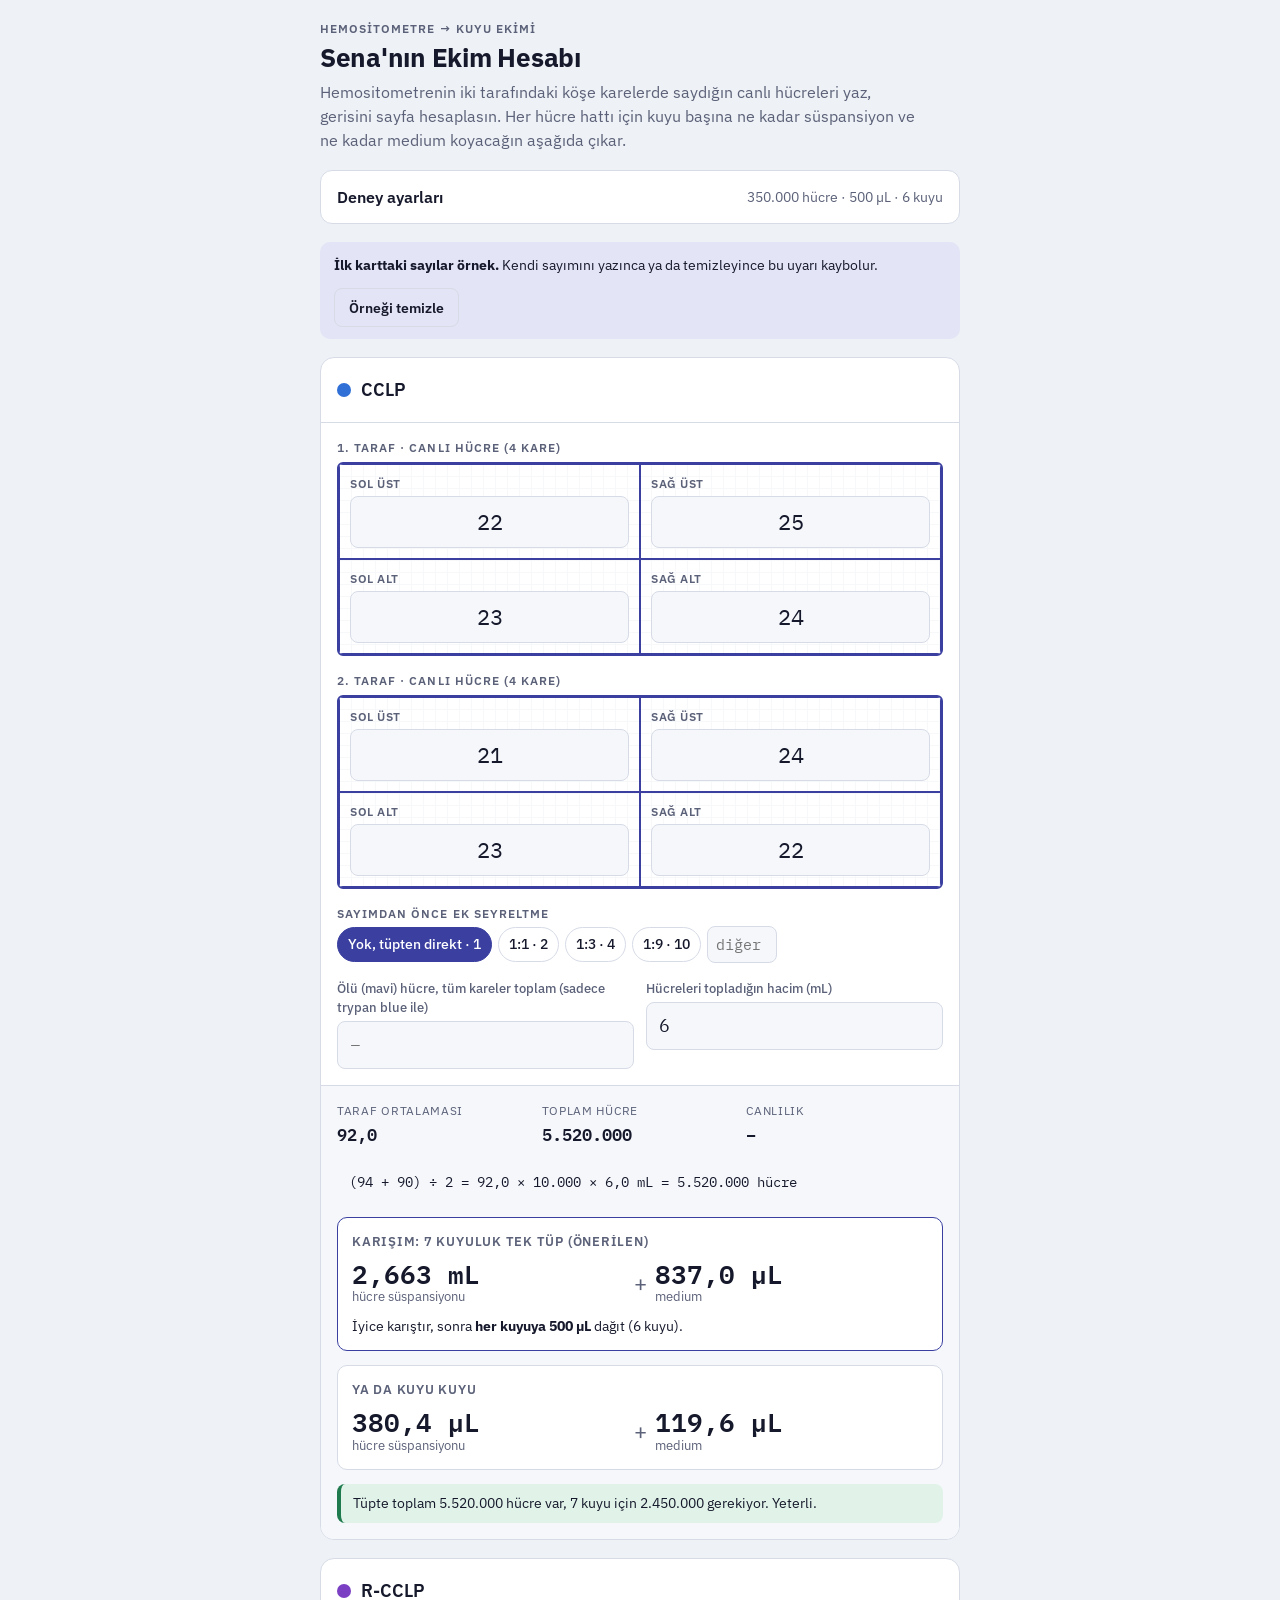
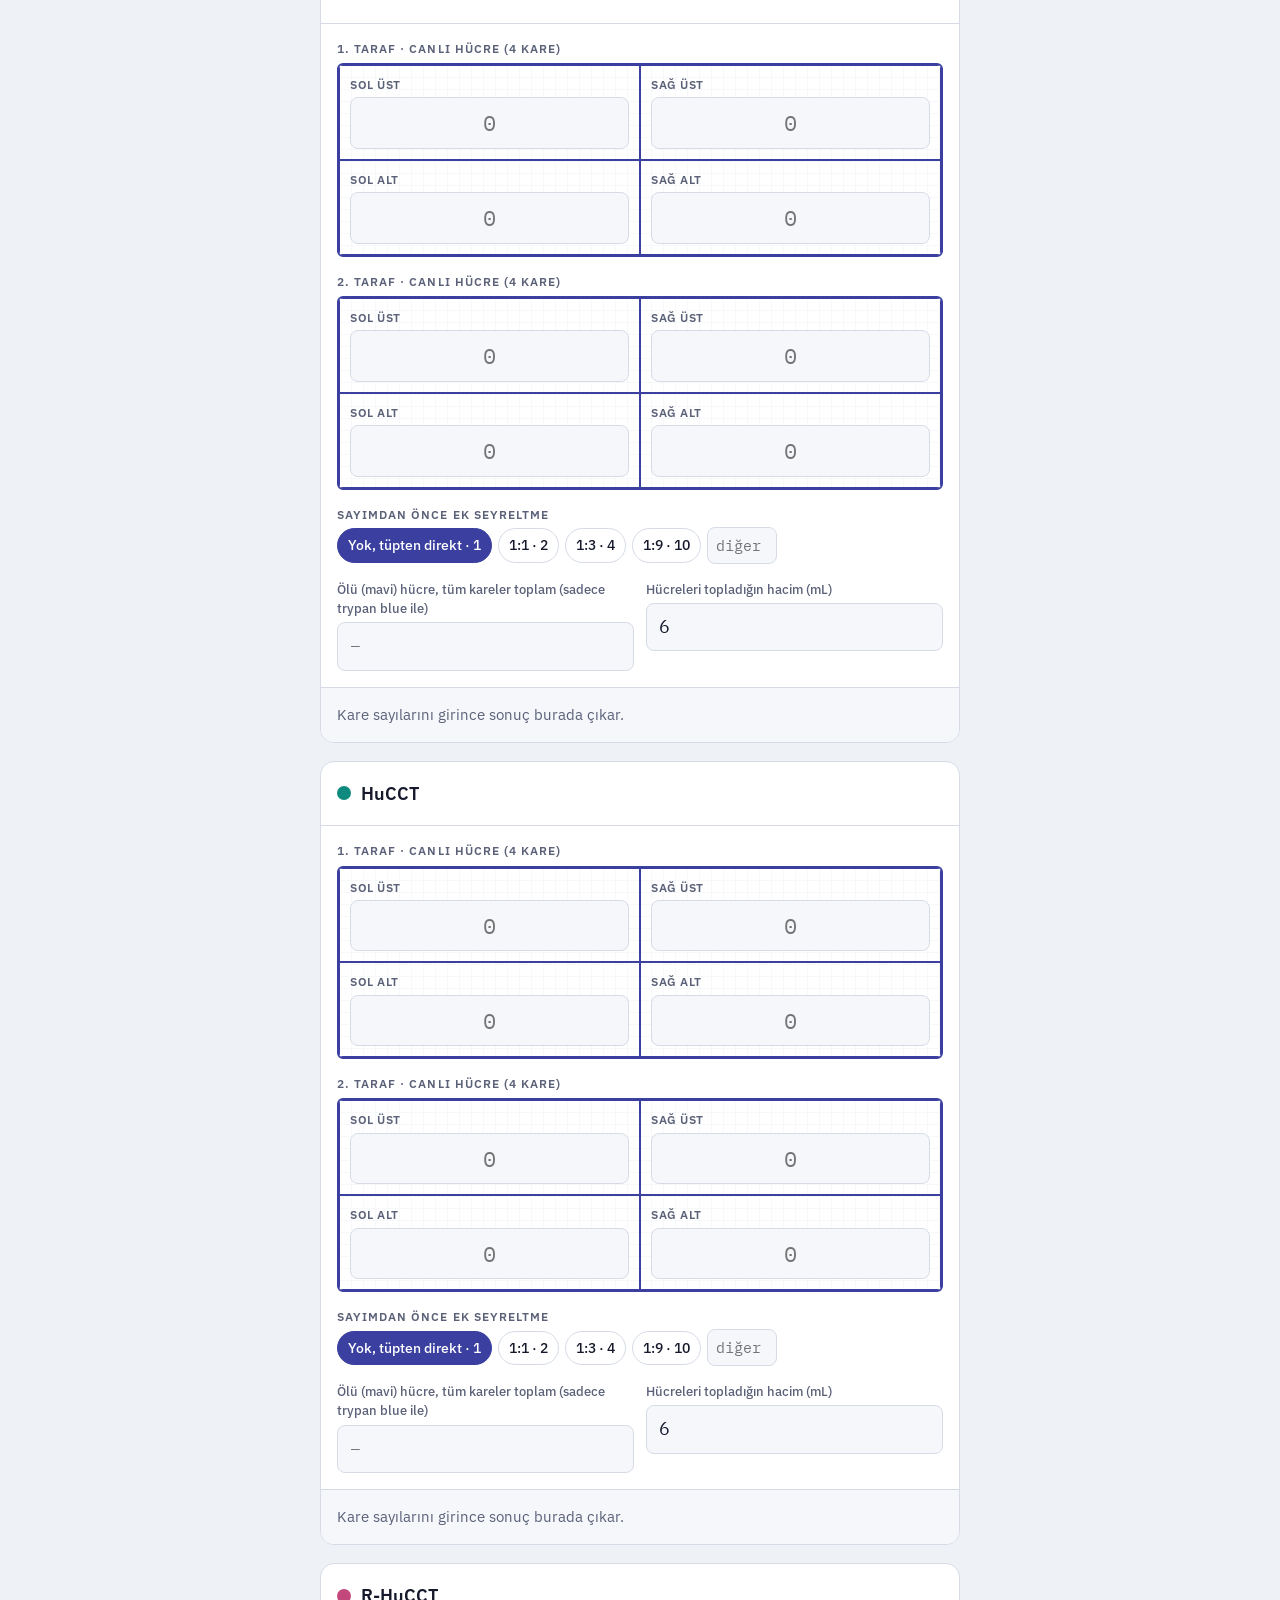
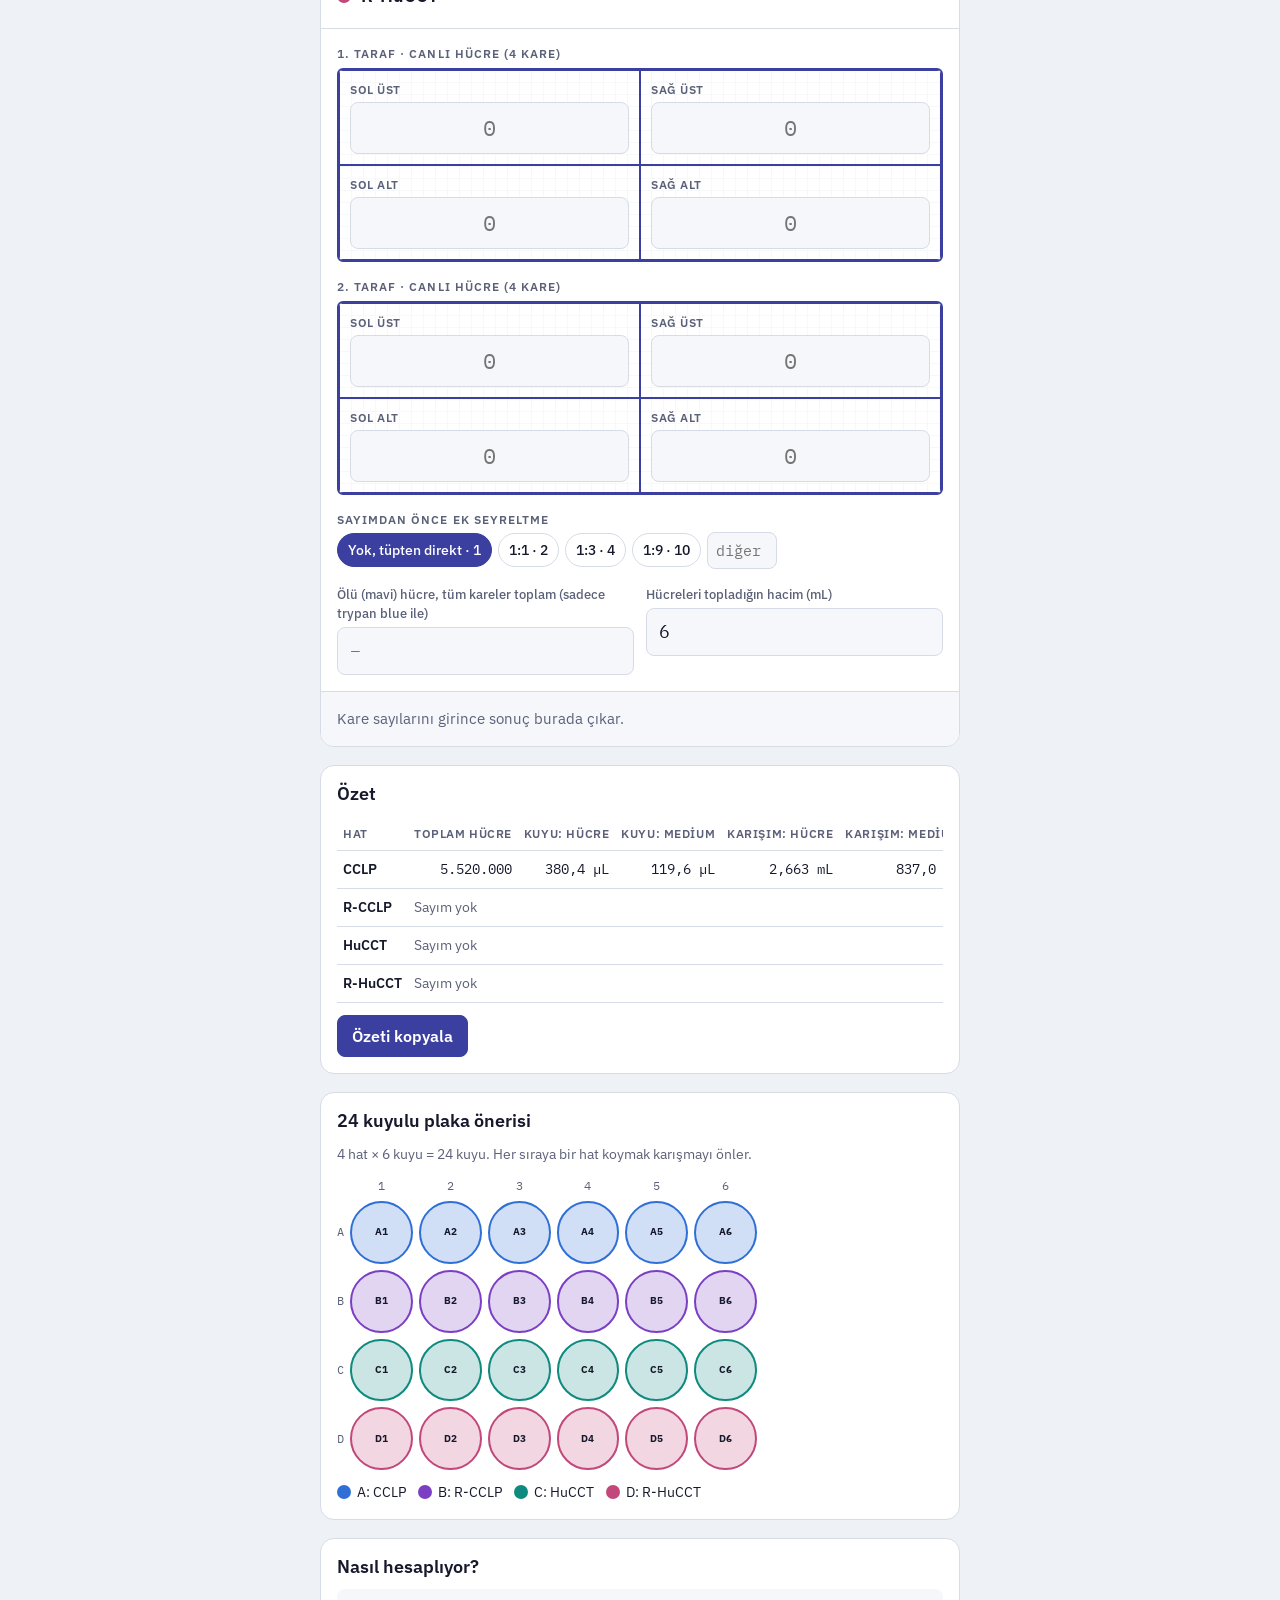
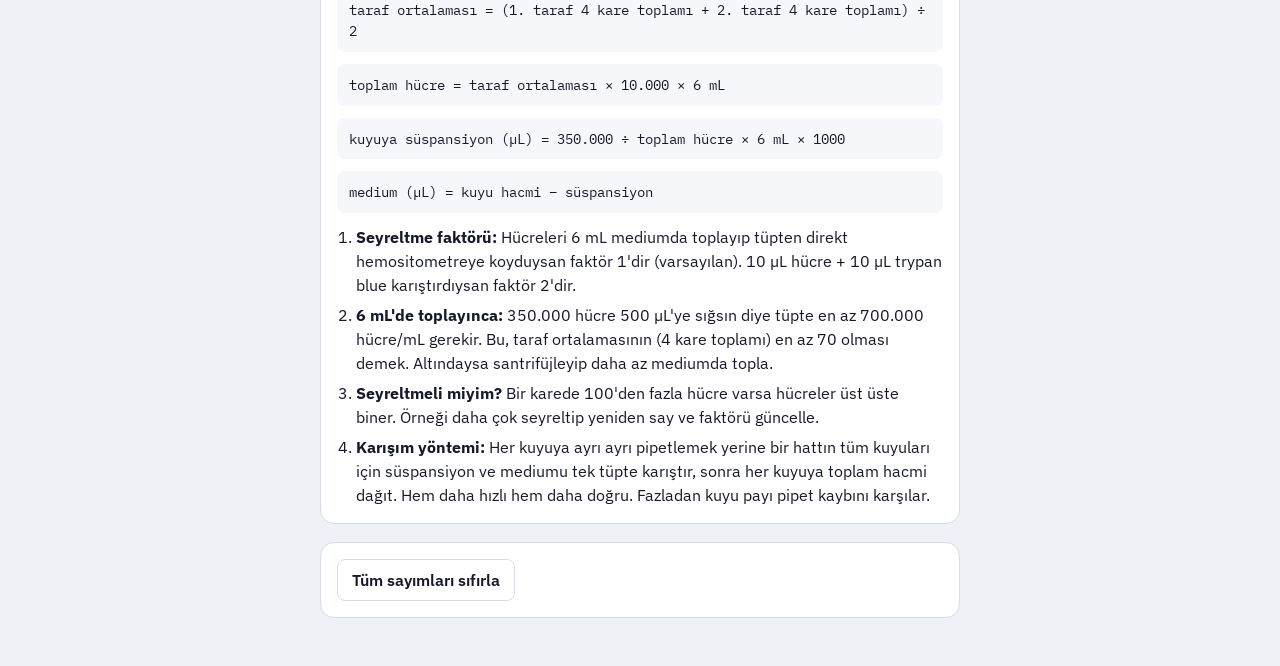
==== index.html @ df39c4f8 "Lab yöntemi: iki tarafın 4 kare toplamlarının ortalaması × 10⁴ × mL Co-Authored-By: Claude Opus 5.5 " ====
<!doctype html>
<html lang="tr">
<head>
<meta charset="utf-8">
<meta name="viewport" content="width=device-width, initial-scale=1, viewport-fit=cover">
<style>:root{padding-top:env(safe-area-inset-top,0px);padding-bottom:env(safe-area-inset-bottom,0px)}body{margin:0}img{max-width:100%}[hidden]{display:none!important}</style>
</head>
<body>
<title>Sena'nın Ekim Hesabı</title>
<meta name="claude:viewport-fit-sides" content="cover">
<link rel="preconnect" href="https://fonts.googleapis.com">
<link rel="stylesheet" href="https://fonts.googleapis.com/css2?family=IBM+Plex+Mono:wght@400;600&family=IBM+Plex+Sans:wght@400;500;600;700&display=swap">
<style>
/* Layout: one narrow column of cards (one per cell line), each card = hemocytometer 2x2 corner-square inputs + a big result panel; summary + 24-well plate map at the end. */
:root{
  --bg:#eef1f6; --surface:#ffffff; --surface-2:#f5f7fb; --line:#d6dbe6;
  --fg:#16192b; --muted:#5b6178;
  --trypan:#3a3fa0; --trypan-soft:#e3e4f6;
  --ok:#1f7a4d; --ok-soft:#e1f3e9; --warn:#9a5b00; --warn-soft:#fdf0d9; --bad:#b3261e; --bad-soft:#fbe4e2;
  --c1:#2f6fd6; --c2:#7b3fc4; --c3:#0f8a7e; --c4:#c2477a;
  --sans:"IBM Plex Sans",system-ui,-apple-system,"Segoe UI",sans-serif;
  --mono:"IBM Plex Mono",ui-monospace,"SFMono-Regular",Consolas,monospace;
}
@media (prefers-color-scheme: dark){:root:not([data-theme="light"]){
  --bg:#10121c; --surface:#191c29; --surface-2:#202436; --line:#33384d;
  --fg:#e9ebf5; --muted:#9aa0b8;
  --trypan:#9fa4ff; --trypan-soft:#2a2d55;
  --ok:#5fd39a; --ok-soft:#173327; --warn:#f0b450; --warn-soft:#3a2c12; --bad:#ff8a80; --bad-soft:#3d1c1a;
  --c1:#6ea0ff; --c2:#b88cf0; --c3:#4fd1c2; --c4:#f28ab5; color-scheme:dark}}
:root[data-theme="dark"]{
  --bg:#10121c; --surface:#191c29; --surface-2:#202436; --line:#33384d;
  --fg:#e9ebf5; --muted:#9aa0b8;
  --trypan:#9fa4ff; --trypan-soft:#2a2d55;
  --ok:#5fd39a; --ok-soft:#173327; --warn:#f0b450; --warn-soft:#3a2c12; --bad:#ff8a80; --bad-soft:#3d1c1a;
  --c1:#6ea0ff; --c2:#b88cf0; --c3:#4fd1c2; --c4:#f28ab5; color-scheme:dark}

*{box-sizing:border-box}
body{background:var(--bg);color:var(--fg);font-family:var(--sans);font-size:16px;line-height:1.5;
  padding-left:max(16px,env(safe-area-inset-left,0px));padding-right:max(16px,env(safe-area-inset-right,0px));padding-block:20px 48px}
.wrap{max-width:640px;margin:0 auto;display:flex;flex-direction:column;gap:18px}
h1,h2,h3{text-wrap:balance;margin:0;line-height:1.2}
h1{font-size:1.6rem;font-weight:700;letter-spacing:-.01em}
h2{font-size:1.15rem;font-weight:600}
.eyebrow{font-size:.72rem;letter-spacing:.09em;text-transform:uppercase;color:var(--muted);font-weight:600}
p{margin:0}
.muted{color:var(--muted)}
.num{font-family:var(--mono);font-variant-numeric:tabular-nums}

header{display:flex;flex-direction:column;gap:6px}
header p{color:var(--muted);max-width:60ch}

details.settings{background:var(--surface);border:1px solid var(--line);border-radius:12px}
details.settings summary{cursor:pointer;padding:14px 16px;display:flex;justify-content:space-between;align-items:center;gap:12px;list-style:none;font-weight:600}
details.settings summary::-webkit-details-marker{display:none}
details.settings summary .sumtext{font-weight:400;color:var(--muted);font-size:.85rem;text-align:right}
.set-grid{display:grid;grid-template-columns:1fr 1fr;gap:12px;padding:0 16px 16px}
.field{display:flex;flex-direction:column;gap:4px;min-width:0}
.field label{font-size:.8rem;color:var(--muted);font-weight:500}
input[type=text]{font:inherit;font-family:var(--mono);font-size:1.1rem;width:100%;min-width:0;padding:10px 12px;border:1.5px solid var(--line);border-radius:8px;background:var(--surface-2);color:var(--fg)}
input[type=text]:focus{outline:none;border-color:var(--trypan);box-shadow:0 0 0 3px var(--trypan-soft)}
input.name{font-family:var(--sans);font-weight:600}

.banner{background:var(--trypan-soft);color:var(--fg);border-radius:10px;padding:12px 14px;font-size:.9rem;display:flex;gap:12px;align-items:center;justify-content:space-between;flex-wrap:wrap}
button{font:inherit;cursor:pointer;border-radius:8px;border:1.5px solid var(--line);background:var(--surface);color:var(--fg);padding:8px 14px;font-weight:600}
button:focus-visible{outline:3px solid var(--trypan);outline-offset:2px}
button.primary{background:var(--trypan);border-color:var(--trypan);color:var(--surface)}
button.ghost{background:transparent}

.card{background:var(--surface);border:1px solid var(--line);border-radius:14px;overflow:hidden}
.card-head{display:flex;align-items:center;gap:10px;padding:14px 16px;border-bottom:1px solid var(--line)}
.dot{width:14px;height:14px;border-radius:50%;flex:none}
.card-head input.name{border:none;background:transparent;padding:4px 0;font-size:1.15rem}
.card-head input.name:focus{box-shadow:none;border-bottom:2px solid var(--trypan);border-radius:0}
.card-body{padding:16px;display:flex;flex-direction:column;gap:16px}

/* hemocytometer: 4 corner squares */
.hemo{display:grid;grid-template-columns:1fr 1fr;gap:0;border:2px solid var(--trypan);border-radius:6px;overflow:hidden;
  background-image:linear-gradient(var(--line) 1px,transparent 1px),linear-gradient(90deg,var(--line) 1px,transparent 1px);background-size:12px 12px}
.sq{padding:10px;display:flex;flex-direction:column;gap:4px;border:1px solid var(--trypan);background:color-mix(in srgb,var(--surface) 82%,transparent)}
.sq label{font-size:.72rem;color:var(--muted);letter-spacing:.05em;text-transform:uppercase;font-weight:600}
.sq input{font-size:1.4rem;text-align:center;padding:8px}
.row2{display:grid;grid-template-columns:1fr 1fr;gap:12px}
.chips{display:flex;flex-wrap:wrap;gap:6px;align-items:center}
.chip{padding:6px 10px;border-radius:999px;font-size:.85rem;font-weight:500}
.chip[aria-pressed="true"]{background:var(--trypan);border-color:var(--trypan);color:var(--surface)}
.chips input{width:70px;padding:6px 8px;font-size:.95rem}

.result{background:var(--surface-2);border-top:1px solid var(--line);padding:16px;display:flex;flex-direction:column;gap:14px}
.stats{display:grid;grid-template-columns:repeat(3,1fr);gap:8px}
.stat{display:flex;flex-direction:column;gap:2px;min-width:0}
.stat .v{font-family:var(--mono);font-size:1.05rem;font-weight:600;font-variant-numeric:tabular-nums;overflow-wrap:anywhere}
.stat .k{font-size:.72rem;color:var(--muted);text-transform:uppercase;letter-spacing:.06em}
.recipe{display:flex;flex-direction:column;gap:8px;background:var(--surface);border:1.5px solid var(--line);border-radius:10px;padding:14px}
.recipe.main{border-color:var(--trypan)}
.recipe .title{font-size:.8rem;font-weight:600;color:var(--muted);text-transform:uppercase;letter-spacing:.06em}
.pour{display:grid;grid-template-columns:1fr auto 1fr;align-items:center;gap:8px}
.pour .part{display:flex;flex-direction:column;min-width:0}
.pour .big{font-family:var(--mono);font-size:1.6rem;font-weight:600;font-variant-numeric:tabular-nums;line-height:1.1}
.pour .lbl{font-size:.82rem;color:var(--muted)}
.pour .plus{font-size:1.4rem;color:var(--muted)}
.recipe .then{font-size:.9rem}
.msgs{display:flex;flex-direction:column;gap:6px}
.msg{padding:9px 12px;border-radius:8px;font-size:.88rem;border-left:4px solid}
.msg.ok{background:var(--ok-soft);border-color:var(--ok)}
.msg.warn{background:var(--warn-soft);border-color:var(--warn)}
.msg.bad{background:var(--bad-soft);border-color:var(--bad)}
.empty{color:var(--muted);font-size:.92rem}

.panel{background:var(--surface);border:1px solid var(--line);border-radius:14px;padding:16px;display:flex;flex-direction:column;gap:12px}
.tbl-wrap{overflow-x:auto}
table{border-collapse:collapse;width:100%;font-size:.88rem}
th,td{padding:8px 6px;text-align:right;border-bottom:1px solid var(--line);white-space:nowrap}
th:first-child,td:first-child{text-align:left}
th{font-size:.72rem;color:var(--muted);text-transform:uppercase;letter-spacing:.05em;font-weight:600}
td{font-family:var(--mono);font-variant-numeric:tabular-nums}
td:first-child{font-family:var(--sans);font-weight:600}

.plate{display:grid;grid-template-columns:auto repeat(6,1fr);gap:6px;align-items:center;max-width:420px}
.plate .rl,.plate .cl{font-family:var(--mono);font-size:.75rem;color:var(--muted);text-align:center}
.well{aspect-ratio:1;max-width:100%;border-radius:50%;border:2px solid;display:grid;place-items:center;font-size:.6rem;font-weight:700}
.legend{display:flex;flex-wrap:wrap;gap:12px;font-size:.85rem}
.legend span{display:inline-flex;align-items:center;gap:6px}

.howto ol{margin:0;padding-left:1.2em;display:flex;flex-direction:column;gap:6px}
.formula{font-family:var(--mono);background:var(--surface-2);border-radius:8px;padding:10px 12px;font-size:.9rem;overflow-x:auto}
.actions{display:flex;gap:8px;flex-wrap:wrap;align-items:center}
.confirm{display:flex;gap:8px;align-items:center;flex-wrap:wrap;font-size:.9rem}
.toast{font-size:.85rem;color:var(--ok)}
@media (max-width:420px){.set-grid{grid-template-columns:1fr 1fr}.stats{grid-template-columns:1fr 1fr}.pour .big{font-size:1.35rem}}
@media (prefers-reduced-motion:reduce){*{transition:none!important}}
</style>

<div class="wrap">
  <header>
    <span class="eyebrow">Hemositometre → kuyu ekimi</span>
    <h1>Sena'nın Ekim Hesabı</h1>
    <p>Hemositometrenin iki tarafındaki köşe karelerde saydığın canlı hücreleri yaz, gerisini sayfa hesaplasın. Her hücre hattı için kuyu başına ne kadar süspansiyon ve ne kadar medium koyacağın aşağıda çıkar.</p>
  </header>

  <details class="settings" id="settings">
    <summary><span>Deney ayarları</span><span class="sumtext" id="setSummary"></span></summary>
    <div class="set-grid">
      <div class="field"><label for="s-cells">Kuyu başı hücre</label><input type="text" inputmode="numeric" id="s-cells"></div>
      <div class="field"><label for="s-vol">Kuyu başı toplam hacim (µL)</label><input type="text" inputmode="decimal" id="s-vol"></div>
      <div class="field"><label for="s-wells">Hat başı kuyu sayısı</label><input type="text" inputmode="numeric" id="s-wells"></div>
      <div class="field"><label for="s-extra">Karışıma fazladan kuyu payı</label><input type="text" inputmode="numeric" id="s-extra"></div>
    </div>
  </details>

  <div class="banner" id="exampleBanner" hidden>
    <span><strong>İlk karttaki sayılar örnek.</strong> Kendi sayımını yazınca ya da temizleyince bu uyarı kaybolur.</span>
    <button class="ghost" id="clearExample">Örneği temizle</button>
  </div>

  <div id="cards" class="wrap" style="gap:18px"></div>

  <section class="panel">
    <h2>Özet</h2>
    <div class="tbl-wrap"><table id="sumTable"></table></div>
    <div class="actions">
      <button class="primary" id="copyBtn">Özeti kopyala</button>
      <span class="toast" id="toast" role="status"></span>
    </div>
  </section>

  <section class="panel">
    <h2>24 kuyulu plaka önerisi</h2>
    <p class="muted" style="font-size:.9rem">4 hat × 6 kuyu = 24 kuyu. Her sıraya bir hat koymak karışmayı önler.</p>
    <div class="plate" id="plate"></div>
    <div class="legend" id="legend"></div>
  </section>

  <section class="panel howto">
    <h2>Nasıl hesaplıyor?</h2>
    <div class="formula">taraf ortalaması = (1. taraf 4 kare toplamı + 2. taraf 4 kare toplamı) ÷ 2</div>
    <div class="formula">toplam hücre = taraf ortalaması × 10.000 × 6 mL</div>
    <div class="formula">kuyuya süspansiyon (µL) = 350.000 ÷ toplam hücre × 6 mL × 1000</div>
    <div class="formula">medium (µL) = kuyu hacmi − süspansiyon</div>
    <ol>
      <li><strong>Seyreltme faktörü:</strong> Hücreleri 6 mL mediumda toplayıp tüpten direkt hemositometreye koyduysan faktör 1'dir (varsayılan). 10 µL hücre + 10 µL trypan blue karıştırdıysan faktör 2'dir.</li>
      <li><strong>6 mL'de toplayınca:</strong> 350.000 hücre 500 µL'ye sığsın diye tüpte en az 700.000 hücre/mL gerekir. Bu, taraf ortalamasının (4 kare toplamı) en az 70 olması demek. Altındaysa santrifüjleyip daha az mediumda topla.</li>
      <li><strong>Seyreltmeli miyim?</strong> Bir karede 100'den fazla hücre varsa hücreler üst üste biner. Örneği daha çok seyreltip yeniden say ve faktörü güncelle.</li>
      <li><strong>Karışım yöntemi:</strong> Her kuyuya ayrı ayrı pipetlemek yerine bir hattın tüm kuyuları için süspansiyon ve mediumu tek tüpte karıştır, sonra her kuyuya toplam hacmi dağıt. Hem daha hızlı hem daha doğru. Fazladan kuyu payı pipet kaybını karşılar.</li>
    </ol>
  </section>

  <section class="panel">
    <div class="actions" id="resetArea">
      <button id="resetBtn">Tüm sayımları sıfırla</button>
    </div>
  </section>
</div>

<script>
(function(){
const COLORS=['--c1','--c2','--c3','--c4'];
const DEFAULT_LINES=['CCLP','R-CCLP','HuCCT','R-HuCCT'];
const STORE='sena-ekim-v4';
const fmt=(n,d=0)=>Number.isFinite(n)?n.toLocaleString('tr-TR',{minimumFractionDigits:d,maximumFractionDigits:d}):'–';
const parse=v=>{if(v==null)return NaN;const s=String(v).trim().replace(/\./g,'').replace(',', '.');if(s==='')return NaN;return Number(s)};
const parseDec=v=>{if(v==null)return NaN;const s=String(v).trim().replace(',', '.');if(s==='')return NaN;return Number(s)};
const sci=n=>{if(!Number.isFinite(n)||n<=0)return '–';const e=Math.floor(Math.log10(n));const m=n/Math.pow(10,e);return fmt(m,2)+' × 10'+sup(e)};
const sup=e=>String(e).split('').map(c=>'⁰¹²³⁴⁵⁶⁷⁸⁹'['0123456789'.indexOf(c)]||c).join('');

function blankLine(name){return {name,sq:Array(8).fill(''),dead:'',df:'1',tube:'6'}}
function defaults(){
  const lines=DEFAULT_LINES.map(blankLine);
  lines[0].sq=['22','25','23','24','21','24','23','22'];
  return {settings:{cells:'350000',vol:'500',wells:'6',extra:'1'},lines,example:true};
}
let state;
try{state=JSON.parse(localStorage.getItem(STORE))}catch(e){state=null}
if(!state||!state.lines||state.lines.length!==4)state=defaults();
function save(){try{localStorage.setItem(STORE,JSON.stringify(state))}catch(e){}}

// settings
const S={cells:'s-cells',vol:'s-vol',wells:'s-wells',extra:'s-extra'};
for(const k in S){const el=document.getElementById(S[k]);el.value=state.settings[k];el.addEventListener('input',()=>{state.settings[k]=el.value;save();update()})}
function settings(){return{cells:parse(state.settings.cells),vol:parseDec(state.settings.vol),wells:parse(state.settings.wells),extra:parse(state.settings.extra)||0}}

// cards
const cardsEl=document.getElementById('cards');
const refs=[];
state.lines.forEach((ln,i)=>{
  const c=document.createElement('article');c.className='card';
  const col=`var(${COLORS[i]})`;
  c.innerHTML=`
  <div class="card-head"><span class="dot" style="background:${col}"></span>
    <input type="text" class="name" id="n${i}" aria-label="Hücre hattı adı"></div>
  <div class="card-body">
    ${[0,1].map(side=>`<div>
      <div class="eyebrow" style="margin-bottom:6px">${side+1}. taraf · canlı hücre (4 kare)</div>
      <div class="hemo">
        ${['Sol üst','Sağ üst','Sol alt','Sağ alt'].map((t,k)=>{const j=side*4+k;return `<div class="sq"><label for="q${i}_${j}">${t}</label><input type="text" inputmode="numeric" id="q${i}_${j}" placeholder="0"></div>`}).join('')}
      </div>
    </div>`).join('')}
    <div class="field"><span class="eyebrow">Sayımdan önce ek seyreltme</span>
      <div class="chips" id="df${i}">
        <button type="button" class="chip" data-v="1">Yok, tüpten direkt · 1</button>
        <button type="button" class="chip" data-v="2">1:1 · 2</button>
        <button type="button" class="chip" data-v="4">1:3 · 4</button>
        <button type="button" class="chip" data-v="10">1:9 · 10</button>
        <input type="text" inputmode="decimal" id="dfc${i}" aria-label="Özel seyreltme faktörü" placeholder="diğer">
      </div></div>
    <div class="row2">
      <div class="field"><label for="d${i}">Ölü (mavi) hücre, tüm kareler toplam <span class="muted">(sadece trypan blue ile)</span></label><input type="text" inputmode="numeric" id="d${i}" placeholder="–"></div>
      <div class="field"><label for="t${i}">Hücreleri topladığın hacim (mL)</label><input type="text" inputmode="decimal" id="t${i}" placeholder="–"></div>
    </div>
  </div>
  <div class="result" id="r${i}" aria-live="polite"></div>`;
  cardsEl.appendChild(c);
  const name=c.querySelector('#n'+i);name.value=ln.name;
  name.addEventListener('input',()=>{ln.name=name.value;save();update()});
  for(let j=0;j<8;j++){const q=c.querySelector(`#q${i}_${j}`);q.value=ln.sq[j];q.addEventListener('input',()=>{ln.sq[j]=q.value;touch(i);save();update()})}
  const d=c.querySelector('#d'+i);d.value=ln.dead;d.addEventListener('input',()=>{ln.dead=d.value;touch(i);save();update()});
  const t=c.querySelector('#t'+i);t.value=ln.tube;t.addEventListener('input',()=>{ln.tube=t.value;touch(i);save();update()});
  const chips=c.querySelectorAll('.chip');const dfc=c.querySelector('#dfc'+i);
  const syncDf=()=>{let m=false;chips.forEach(b=>{const on=b.dataset.v===String(ln.df);b.setAttribute('aria-pressed',on);if(on)m=true});dfc.value=m?'':ln.df};
  chips.forEach(b=>b.addEventListener('click',()=>{ln.df=b.dataset.v;syncDf();save();update()}));
  dfc.addEventListener('input',()=>{ln.df=dfc.value||'2';chips.forEach(b=>b.setAttribute('aria-pressed',b.dataset.v===String(ln.df)&&dfc.value===''));save();update()});
  syncDf();
  refs.push({res:c.querySelector('#r'+i)});
});
function touch(i){if(i===0&&state.example){state.example=false;banner()}}
function banner(){document.getElementById('exampleBanner').hidden=!state.example}
document.getElementById('clearExample').addEventListener('click',()=>{
  const l=state.lines[0];l.sq=Array(8).fill('');l.dead='';state.example=false;
  for(let j=0;j<8;j++)document.getElementById(`q0_${j}`).value='';
  document.getElementById('d0').value='';
  save();banner();update();
});

function calc(ln,st){
  const vals=ln.sq.map(parse).filter(Number.isFinite);
  const n=vals.length;if(!n)return null;
  const sum=vals.reduce((a,b)=>a+b,0),avg=sum/n; // avg = kare başı (uyarılar için)
  // Lab yöntemi: her tarafın 4 kare TOPLAMI, iki tarafın ortalaması (÷2)
  const sides=[ln.sq.slice(0,4),ln.sq.slice(4,8)].map(a=>a.map(parse).filter(Number.isFinite));
  const used=sides.map((a,k)=>({k,cnt:a.length,sum:a.reduce((x,y)=>x+y,0)})).filter(s=>s.cnt>0);
  const sideAvg=used.reduce((x,s)=>x+s.sum,0)/used.length;
  const df=parseDec(ln.df)||1;
  const conc=sideAvg*df*1e4;
  const sd=n>1?Math.sqrt(vals.reduce((a,b)=>a+(b-avg)**2,0)/(n-1)):0;
  const cv=avg>0?sd/avg:0;
  const dead=parse(ln.dead);
  const viab=Number.isFinite(dead)&&sum+dead>0?sum/(sum+dead):NaN;
  const tube=parseDec(ln.tube);
  const total=Number.isFinite(tube)?conc*tube:NaN; // ort × 10.000 × hacim(mL)
  // kuyuya gereken süspansiyon: 350.000 / toplam hücre × tüp hacmi  (= 350.000 / hücre/mL)
  const cellVol=Number.isFinite(total)&&total>0?st.cells/total*tube*1000:(conc>0?st.cells/conc*1000:Infinity);
  const medVol=st.vol-cellVol;
  const nMix=(st.wells||0)+(st.extra||0);
  const mixCell=cellVol*nMix, mixMed=st.vol*nMix-mixCell;
  const avail=total;
  const need=st.cells*nMix;
  const msgs=[];
  used.forEach(s=>{if(s.cnt<4)msgs.push(['warn',`${s.k+1}. tarafta ${s.cnt} kare girildi. Toplam 4 kare üzerinden alınıyor, eksik kareyi de gir.`])});
  if(used.length===1)msgs.push(['warn',`Sadece ${used[0].k+1}. taraf girildi; ÷2 yapılmadı, o tarafın toplamı kullanıldı.`]);
  if(used.length===2&&Math.max(used[0].sum,used[1].sum)>0&&Math.abs(used[0].sum-used[1].sum)/Math.max(used[0].sum,used[1].sum)>0.2)msgs.push(['warn',`İki taraf arasında fark büyük (${fmt(used[0].sum)} ve ${fmt(used[1].sum)}). Süspansiyonu iyice karıştırıp yeniden yükle.`]);
  if(avg>100)msgs.push(['warn',`Kare başı ${fmt(avg,0)} hücre. Bu kalabalık, hücreler üst üste binebilir. Daha çok seyreltip yeniden say.`]);
  if(n>=3&&cv>0.25)msgs.push(['warn',`Kareler arasında fark büyük (%${fmt(cv*100,0)}). Süspansiyonu iyice pipetleyip karıştır, hemositometreyi yeniden yükle.`]);
  if(Number.isFinite(viab)&&viab<0.8)msgs.push(['warn',`Canlılık %${fmt(viab*100,0)}. %80'in altı genelde düşük kabul edilir, hocana danış.`]);
  if(cellVol>st.vol)msgs.push(['bad',`Süspansiyon çok seyreltik: bir kuyuya ${fmt(cellVol,0)} µL gerekiyor, bu kuyu hacmini (${fmt(st.vol,0)} µL) aşıyor. Hücreleri santrifüjleyip daha az mediumda topla, sonra yeniden say.`]);
  else if(cellVol<2)msgs.push(['warn',`Kuyu başı ${fmt(cellVol,1)} µL çok az, pipetlemesi zor. Karışım yöntemini kullan ya da süspansiyonu önce seyrelt.`]);
  if(Number.isFinite(avail)&&avail<need)msgs.push(['bad',`Tüpte toplam ${fmt(avail,0)} hücre var, ${nMix} kuyu için ${fmt(need,0)} gerekiyor. Yetmiyor.`]);
  else if(Number.isFinite(avail))msgs.push(['ok',`Tüpte toplam ${fmt(avail,0)} hücre var, ${nMix} kuyu için ${fmt(need,0)} gerekiyor. Yeterli.`]);
  if(!msgs.some(m=>m[0]!=='ok')&&msgs.length===0)msgs.push(['ok','Sayım aralığı uygun.']);
  return {n,avg,used,sideAvg,df,conc,cv,total,tube,viab,cellVol,medVol,nMix,mixCell,mixMed,avail,need,msgs,ok:cellVol<=st.vol};
}

function pourHTML(a,b){return `<div class="pour"><div class="part"><span class="big">${a}</span><span class="lbl">hücre süspansiyonu</span></div><span class="plus">+</span><div class="part"><span class="big">${b}</span><span class="lbl">medium</span></div></div>`}
const volStr=v=>v>=1000?fmt(v/1000,3)+' mL':fmt(v,1)+' µL';

let results=[];
function update(){
  const st=settings();
  document.getElementById('setSummary').textContent=`${fmt(st.cells)} hücre · ${fmt(st.vol)} µL · ${fmt(st.wells)} kuyu`;
  results=state.lines.map((ln,i)=>{
    const r=calc(ln,st);const el=refs[i].res;
    if(!r){el.innerHTML='<p class="empty">Kare sayılarını girince sonuç burada çıkar.</p>';return null}
    let h=`<div class="stats">
      <div class="stat"><span class="k">Taraf ortalaması</span><span class="v">${fmt(r.sideAvg,1)}</span></div>
      <div class="stat"><span class="k">Toplam hücre</span><span class="v">${Number.isFinite(r.total)?fmt(r.total,0):'–'}</span></div>
      <div class="stat"><span class="k">Canlılık</span><span class="v">${Number.isFinite(r.viab)?'%'+fmt(r.viab*100,0):'–'}</span></div></div>
      <div class="formula">${r.used.length===2?'('+fmt(r.used[0].sum)+' + '+fmt(r.used[1].sum)+') ÷ 2 = ':''}${fmt(r.sideAvg,1)} × 10.000${r.df!==1?' × '+fmt(r.df,0):''}${Number.isFinite(r.total)?' × '+fmt(r.tube,1)+' mL = '+fmt(r.total,0)+' hücre':' = '+fmt(r.conc,0)+' hücre/mL'}</div>`;
    if(r.ok){
      h+=`<div class="recipe main"><span class="title">Karışım: ${r.nMix} kuyuluk tek tüp (önerilen)</span>
        ${pourHTML(volStr(r.mixCell),volStr(r.mixMed))}
        <p class="then">İyice karıştır, sonra <strong>her kuyuya ${fmt(st.vol,0)} µL</strong> dağıt (${fmt(st.wells)} kuyu).</p></div>
        <div class="recipe"><span class="title">Ya da kuyu kuyu</span>
        ${pourHTML(fmt(r.cellVol,1)+' µL',fmt(r.medVol,1)+' µL')}</div>`;
    }
    h+=`<div class="msgs">${r.msgs.map(m=>`<div class="msg ${m[0]}">${m[1]}</div>`).join('')}</div>`;
    el.innerHTML=h;return r;
  });
  summary(st);plate();
}

function summary(st){
  const t=document.getElementById('sumTable');
  let h='<thead><tr><th>Hat</th><th>Toplam hücre</th><th>Kuyu: hücre</th><th>Kuyu: medium</th><th>Karışım: hücre</th><th>Karışım: medium</th></tr></thead><tbody>';
  state.lines.forEach((ln,i)=>{const r=results[i];
    h+=`<tr><td>${esc(ln.name)}</td>`+(r&&r.ok?`<td>${Number.isFinite(r.total)?fmt(r.total,0):'–'}</td><td>${fmt(r.cellVol,1)} µL</td><td>${fmt(r.medVol,1)} µL</td><td>${volStr(r.mixCell)}</td><td>${volStr(r.mixMed)}</td>`:`<td colspan="5" style="text-align:left;font-family:var(--sans);color:var(--muted)">${r?'Süspansiyon çok seyreltik':'Sayım yok'}</td>`)+'</tr>'});
  t.innerHTML=h+'</tbody>';
}
function esc(s){return String(s).replace(/[&<>"]/g,c=>({'&':'&amp;','<':'&lt;','>':'&gt;','"':'&quot;'}[c]))}

function plate(){
  const p=document.getElementById('plate');let h='<span></span>';
  for(let c=1;c<=6;c++)h+=`<span class="cl">${c}</span>`;
  'ABCD'.split('').forEach((r,i)=>{h+=`<span class="rl">${r}</span>`;
    for(let c=1;c<=6;c++)h+=`<span class="well" style="border-color:var(${COLORS[i]});background:color-mix(in srgb,var(${COLORS[i]}) 22%,transparent);color:var(--fg)">${r}${c}</span>`});
  p.innerHTML=h;
  document.getElementById('legend').innerHTML=state.lines.map((l,i)=>`<span><span class="dot" style="background:var(${COLORS[i]})"></span>${'ABCD'[i]}: ${esc(l.name)}</span>`).join('');
}

document.getElementById('copyBtn').addEventListener('click',()=>{
  const st=settings();
  let s=`Ekim hesabı (${fmt(st.cells)} hücre/kuyu, ${fmt(st.vol)} µL)\n`;
  state.lines.forEach((ln,i)=>{const r=results[i];
    if(!r){s+=`${ln.name}: sayım yok\n`;return}
    if(!r.ok){s+=`${ln.name}: süspansiyon çok seyreltik\n`;return}
    s+=`${ln.name}: taraf ort ${fmt(r.sideAvg,1)}, toplam ${Number.isFinite(r.total)?fmt(r.total,0):'–'} hücre | kuyu: ${fmt(r.cellVol,1)} µL hücre + ${fmt(r.medVol,1)} µL medium | karışım (${r.nMix}): ${volStr(r.mixCell)} + ${volStr(r.mixMed)}\n`});
  const toast=document.getElementById('toast');
  const done=()=>{toast.textContent='Kopyalandı';setTimeout(()=>toast.textContent='',2000)};
  try{navigator.clipboard.writeText(s).then(done,()=>{toast.textContent='Kopyalanamadı, tablodan elle seç.'})}catch(e){toast.textContent='Kopyalanamadı, tablodan elle seç.'}
});

const resetArea=document.getElementById('resetArea');
function showReset(){
  resetArea.innerHTML='<button id="resetBtn">Tüm sayımları sıfırla</button>';
  document.getElementById('resetBtn').addEventListener('click',()=>{
    resetArea.innerHTML='<div class="confirm"><span>Dört hattın sayımları silinsin mi?</span><button class="primary" id="yes">Evet, sıfırla</button><button id="no">Vazgeç</button></div>';
    document.getElementById('no').onclick=showReset;
    document.getElementById('yes').onclick=()=>{
      state.lines.forEach((l,i)=>{l.sq=Array(8).fill('');l.dead='';
        for(let j=0;j<8;j++)document.getElementById(`q${i}_${j}`).value='';
        document.getElementById('d'+i).value='';});
      state.example=false;save();banner();update();showReset();
    };
  });
}
showReset();banner();update();
})();
</script>
</body>
</html>
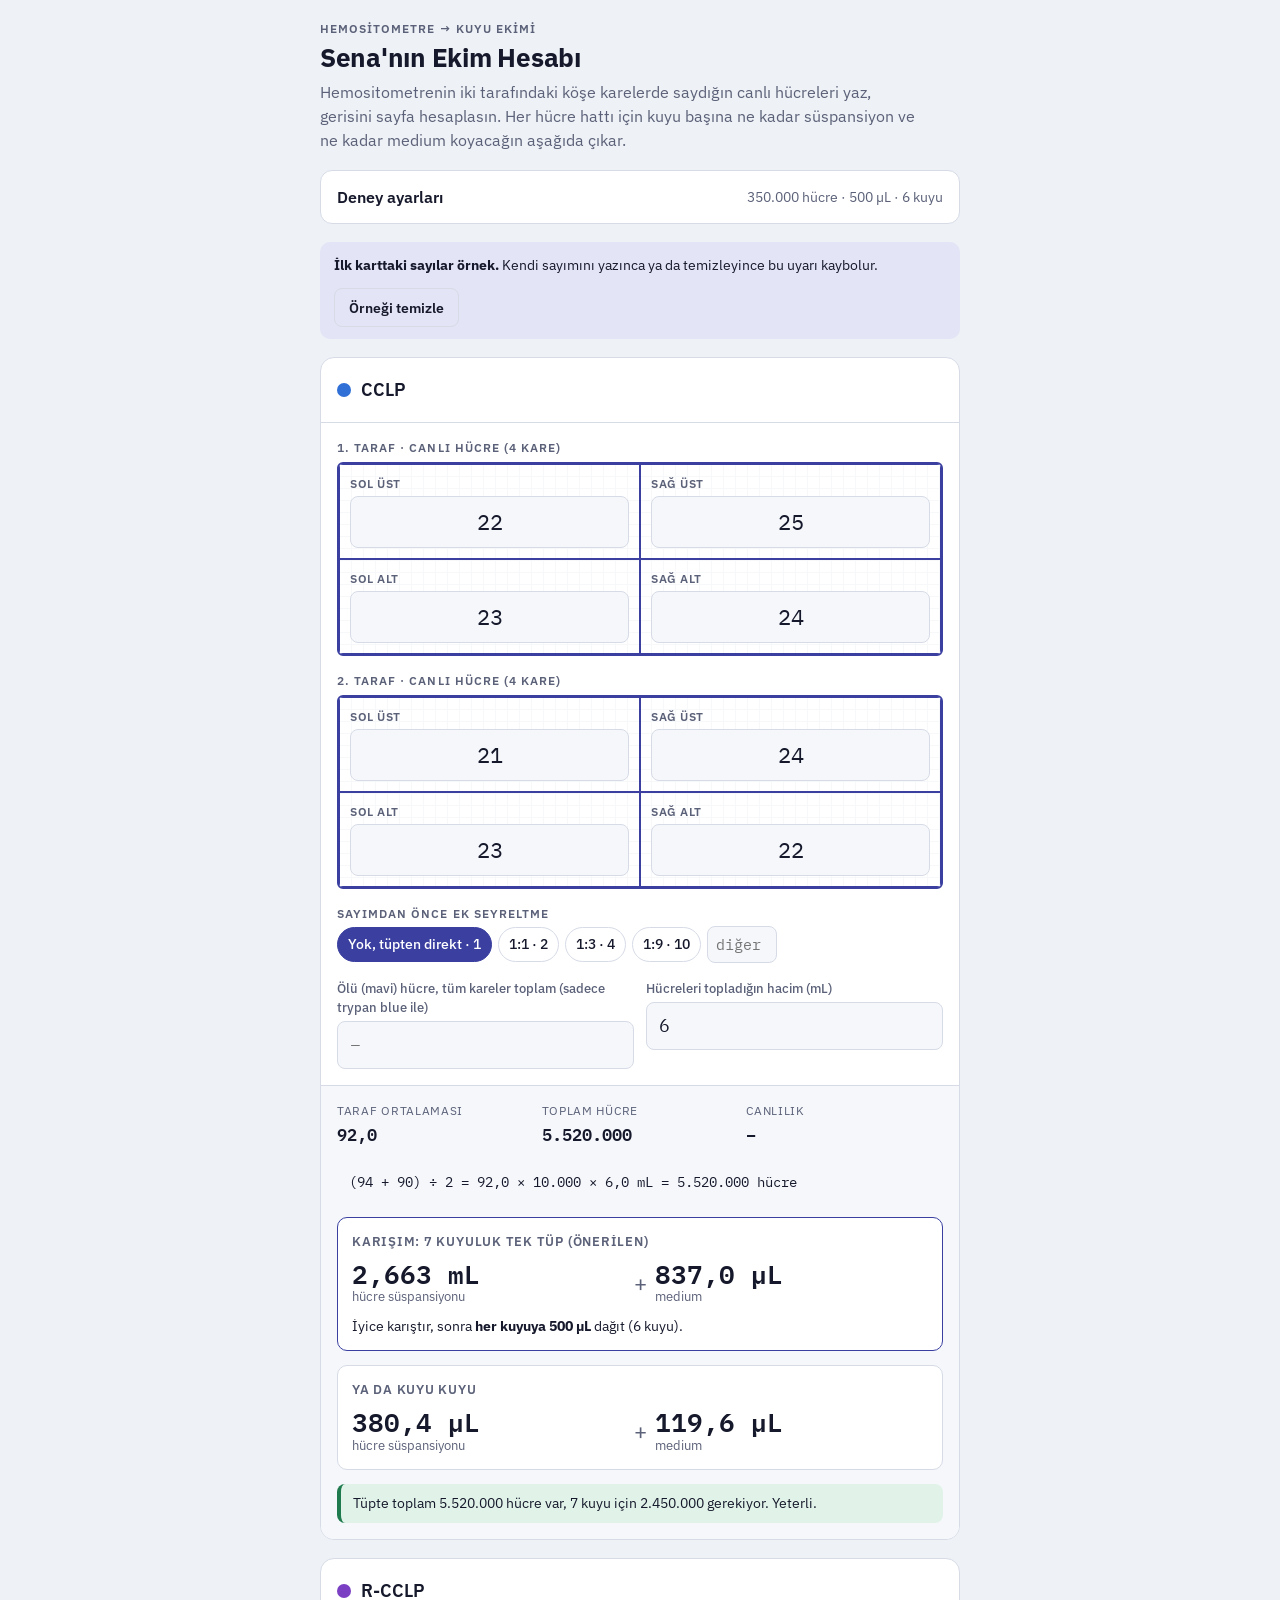
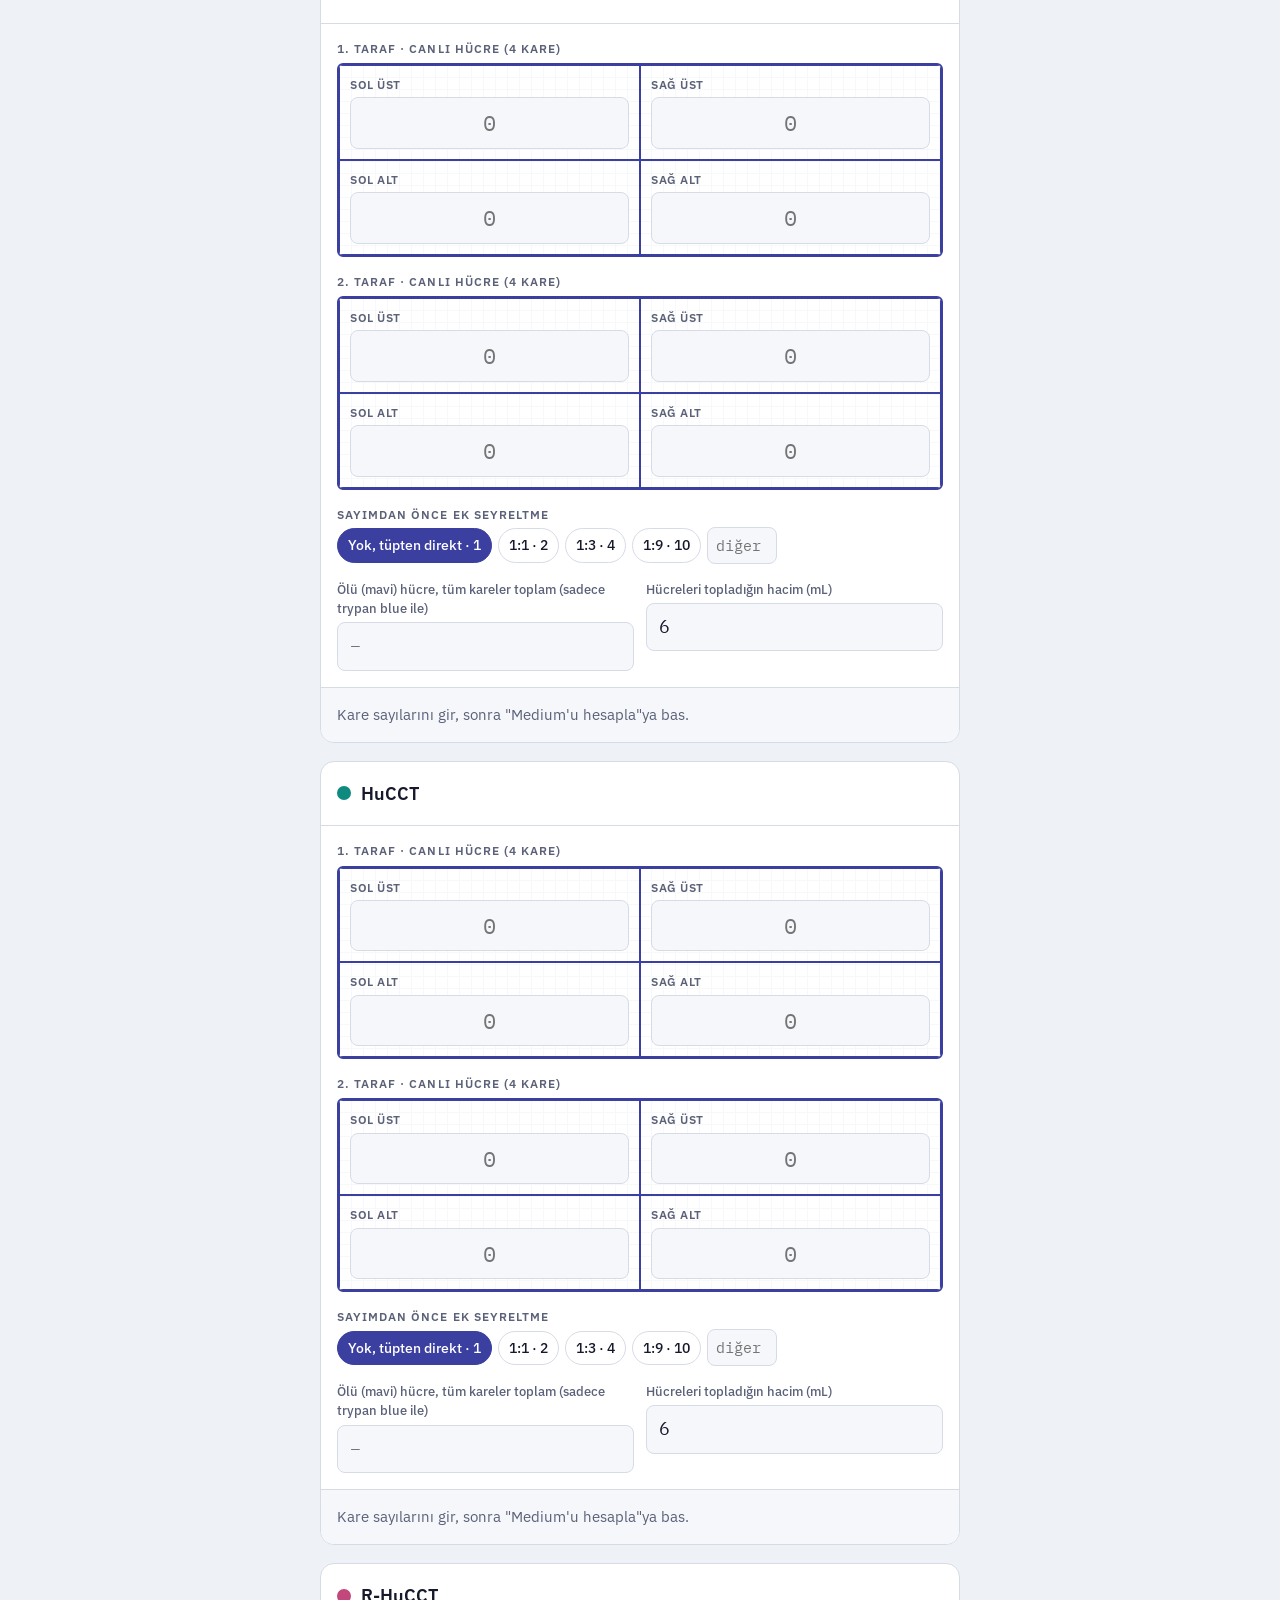
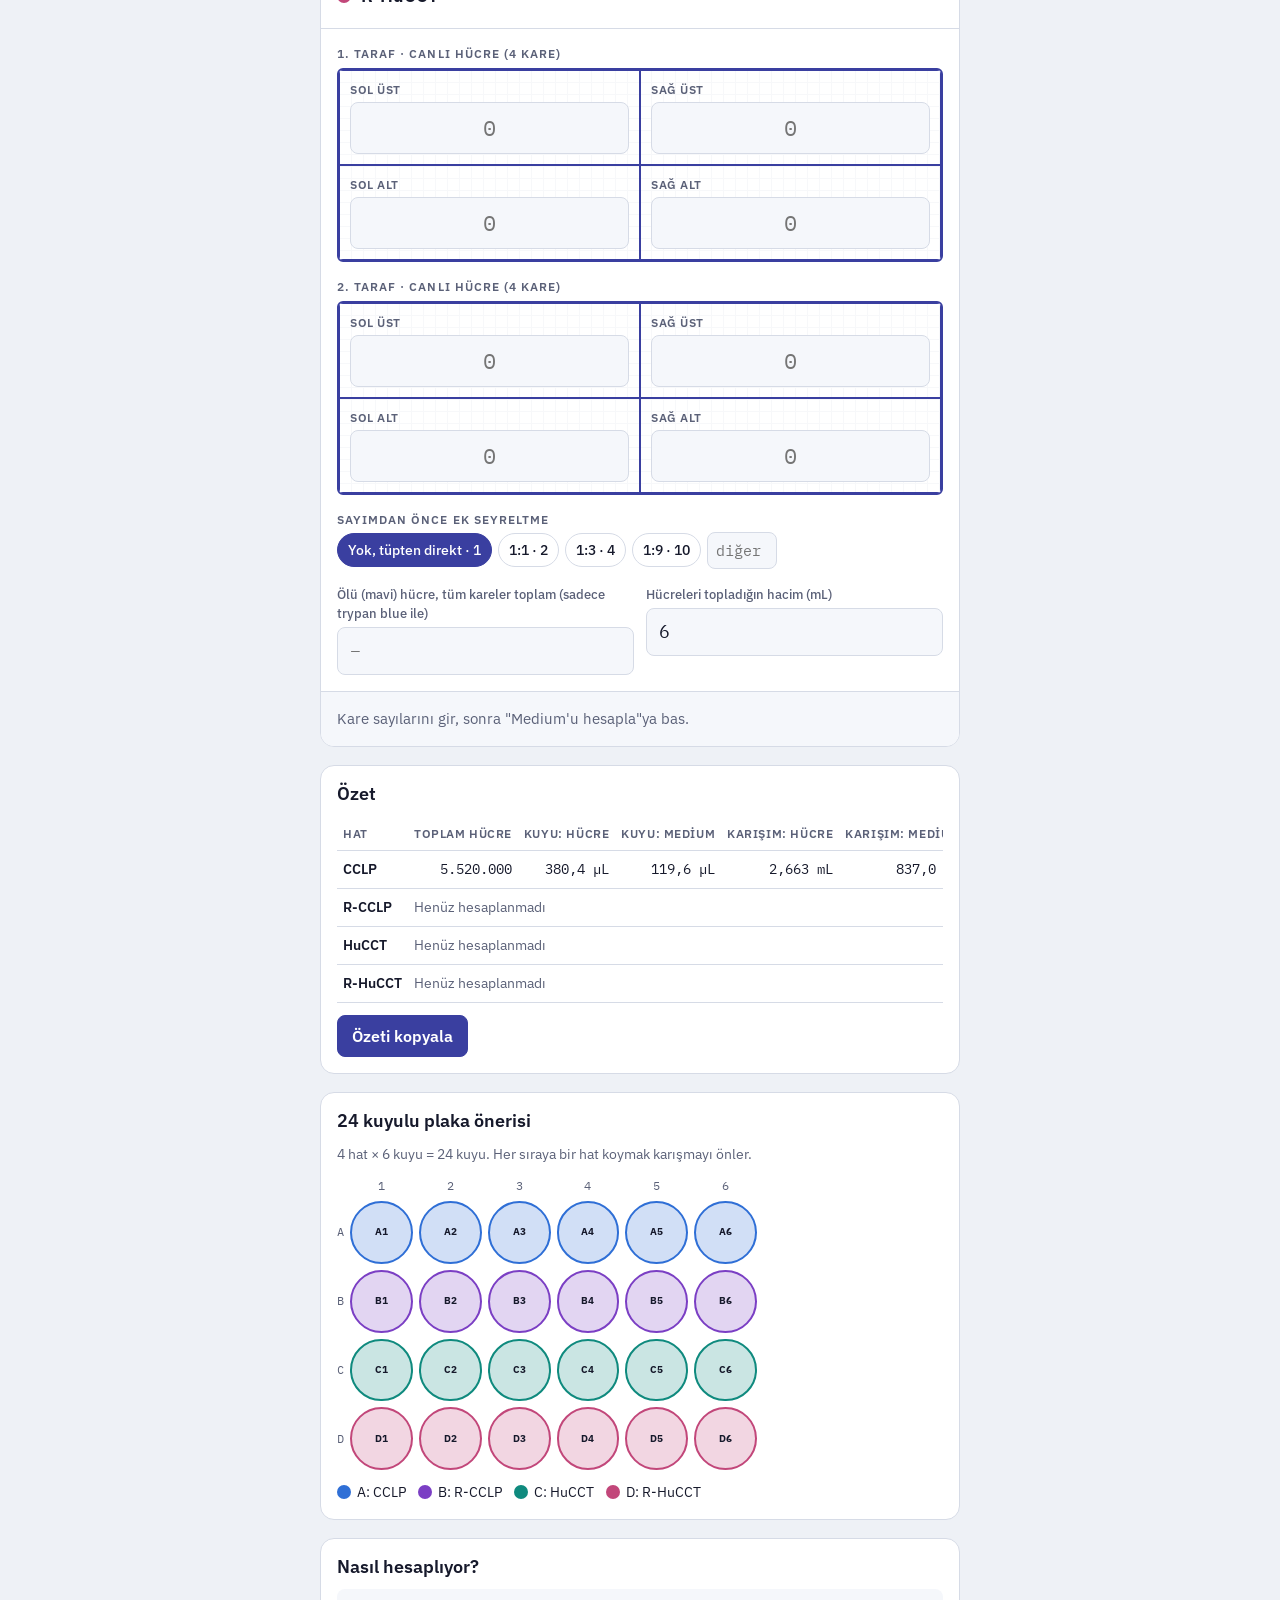
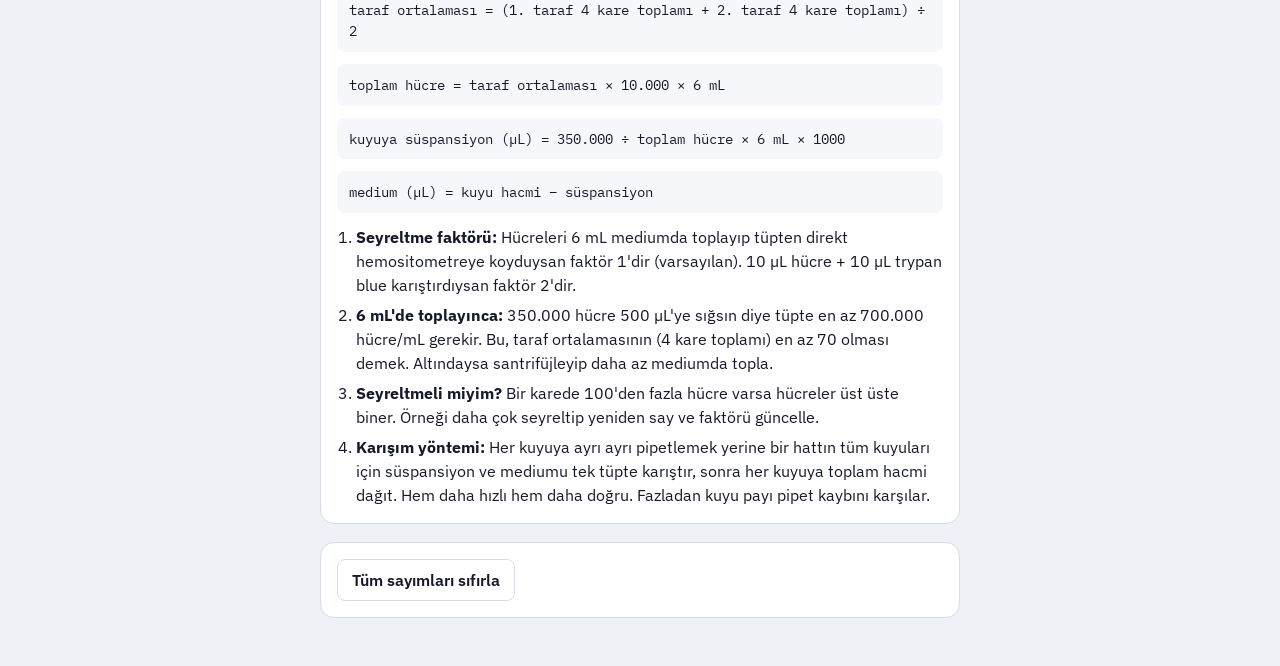
==== commit 5822b784: "Her hat için 'Medium'u hesapla' tuşu Co-Authored-By: Claude Opus 5.5 <noreply@anthropic.com>" ====
--- a/index.html
+++ b/index.html
@@ -105,6 +105,7 @@
 .msg.warn{background:var(--warn-soft);border-color:var(--warn)}
 .msg.bad{background:var(--bad-soft);border-color:var(--bad)}
 .empty{color:var(--muted);font-size:.92rem}
+.calc-btn{width:100%;padding:16px;font-size:1.1rem;border-radius:10px}
 
 .panel{background:var(--surface);border:1px solid var(--line);border-radius:14px;padding:16px;display:flex;flex-direction:column;gap:12px}
 .tbl-wrap{overflow-x:auto}
@@ -205,7 +206,7 @@
 function blankLine(name){return {name,sq:Array(8).fill(''),dead:'',df:'1',tube:'6'}}
 function defaults(){
   const lines=DEFAULT_LINES.map(blankLine);
-  lines[0].sq=['22','25','23','24','21','24','23','22'];
+  lines[0].sq=['22','25','23','24','21','24','23','22'];lines[0].shown=true;
   return {settings:{cells:'350000',vol:'500',wells:'6',extra:'1'},lines,example:true};
 }
 let state;
@@ -256,12 +257,14 @@
   const t=c.querySelector('#t'+i);t.value=ln.tube;t.addEventListener('input',()=>{ln.tube=t.value;touch(i);save();update()});
   const chips=c.querySelectorAll('.chip');const dfc=c.querySelector('#dfc'+i);
   const syncDf=()=>{let m=false;chips.forEach(b=>{const on=b.dataset.v===String(ln.df);b.setAttribute('aria-pressed',on);if(on)m=true});dfc.value=m?'':ln.df};
-  chips.forEach(b=>b.addEventListener('click',()=>{ln.df=b.dataset.v;syncDf();save();update()}));
-  dfc.addEventListener('input',()=>{ln.df=dfc.value||'2';chips.forEach(b=>b.setAttribute('aria-pressed',b.dataset.v===String(ln.df)&&dfc.value===''));save();update()});
+  chips.forEach(b=>b.addEventListener('click',()=>{ln.df=b.dataset.v;ln.shown=false;syncDf();save();update()}));
+  dfc.addEventListener('input',()=>{ln.df=dfc.value||'1';ln.shown=false;chips.forEach(b=>b.setAttribute('aria-pressed',b.dataset.v===String(ln.df)&&dfc.value===''));save();update()});
   syncDf();
   refs.push({res:c.querySelector('#r'+i)});
 });
-function touch(i){if(i===0&&state.example){state.example=false;banner()}}
+function touch(i){state.lines[i].shown=false;if(i===0&&state.example){state.example=false;banner()}}
+cardsEl.addEventListener('click',e=>{const b=e.target.closest('.calc-btn');if(!b)return;const i=+b.dataset.i;
+  state.lines[i].shown=true;save();update();const el=refs[i].res;el.scrollIntoView({block:'nearest',behavior:matchMedia('(prefers-reduced-motion: reduce)').matches?'auto':'smooth'})});
 function banner(){document.getElementById('exampleBanner').hidden=!state.example}
 document.getElementById('clearExample').addEventListener('click',()=>{
   const l=state.lines[0];l.sq=Array(8).fill('');l.dead='';state.example=false;
@@ -317,7 +320,8 @@
   document.getElementById('setSummary').textContent=`${fmt(st.cells)} hücre · ${fmt(st.vol)} µL · ${fmt(st.wells)} kuyu`;
   results=state.lines.map((ln,i)=>{
     const r=calc(ln,st);const el=refs[i].res;
-    if(!r){el.innerHTML='<p class="empty">Kare sayılarını girince sonuç burada çıkar.</p>';return null}
+    if(!r){el.innerHTML='<p class="empty">Kare sayılarını gir, sonra "Medium\'u hesapla"ya bas.</p>';return null}
+    if(!ln.shown){el.innerHTML=`<button type="button" class="primary calc-btn" data-i="${i}">Medium'u hesapla</button>`;return null}
     let h=`<div class="stats">
       <div class="stat"><span class="k">Taraf ortalaması</span><span class="v">${fmt(r.sideAvg,1)}</span></div>
       <div class="stat"><span class="k">Toplam hücre</span><span class="v">${Number.isFinite(r.total)?fmt(r.total,0):'–'}</span></div>
@@ -340,7 +344,7 @@
   const t=document.getElementById('sumTable');
   let h='<thead><tr><th>Hat</th><th>Toplam hücre</th><th>Kuyu: hücre</th><th>Kuyu: medium</th><th>Karışım: hücre</th><th>Karışım: medium</th></tr></thead><tbody>';
   state.lines.forEach((ln,i)=>{const r=results[i];
-    h+=`<tr><td>${esc(ln.name)}</td>`+(r&&r.ok?`<td>${Number.isFinite(r.total)?fmt(r.total,0):'–'}</td><td>${fmt(r.cellVol,1)} µL</td><td>${fmt(r.medVol,1)} µL</td><td>${volStr(r.mixCell)}</td><td>${volStr(r.mixMed)}</td>`:`<td colspan="5" style="text-align:left;font-family:var(--sans);color:var(--muted)">${r?'Süspansiyon çok seyreltik':'Sayım yok'}</td>`)+'</tr>'});
+    h+=`<tr><td>${esc(ln.name)}</td>`+(r&&r.ok?`<td>${Number.isFinite(r.total)?fmt(r.total,0):'–'}</td><td>${fmt(r.cellVol,1)} µL</td><td>${fmt(r.medVol,1)} µL</td><td>${volStr(r.mixCell)}</td><td>${volStr(r.mixMed)}</td>`:`<td colspan="5" style="text-align:left;font-family:var(--sans);color:var(--muted)">${r?'Süspansiyon çok seyreltik':'Henüz hesaplanmadı'}</td>`)+'</tr>'});
   t.innerHTML=h+'</tbody>';
 }
 function esc(s){return String(s).replace(/[&<>"]/g,c=>({'&':'&amp;','<':'&lt;','>':'&gt;','"':'&quot;'}[c]))}
@@ -358,7 +362,7 @@
   const st=settings();
   let s=`Ekim hesabı (${fmt(st.cells)} hücre/kuyu, ${fmt(st.vol)} µL)\n`;
   state.lines.forEach((ln,i)=>{const r=results[i];
-    if(!r){s+=`${ln.name}: sayım yok\n`;return}
+    if(!r){s+=`${ln.name}: hesaplanmadı\n`;return}
     if(!r.ok){s+=`${ln.name}: süspansiyon çok seyreltik\n`;return}
     s+=`${ln.name}: taraf ort ${fmt(r.sideAvg,1)}, toplam ${Number.isFinite(r.total)?fmt(r.total,0):'–'} hücre | kuyu: ${fmt(r.cellVol,1)} µL hücre + ${fmt(r.medVol,1)} µL medium | karışım (${r.nMix}): ${volStr(r.mixCell)} + ${volStr(r.mixMed)}\n`});
   const toast=document.getElementById('toast');
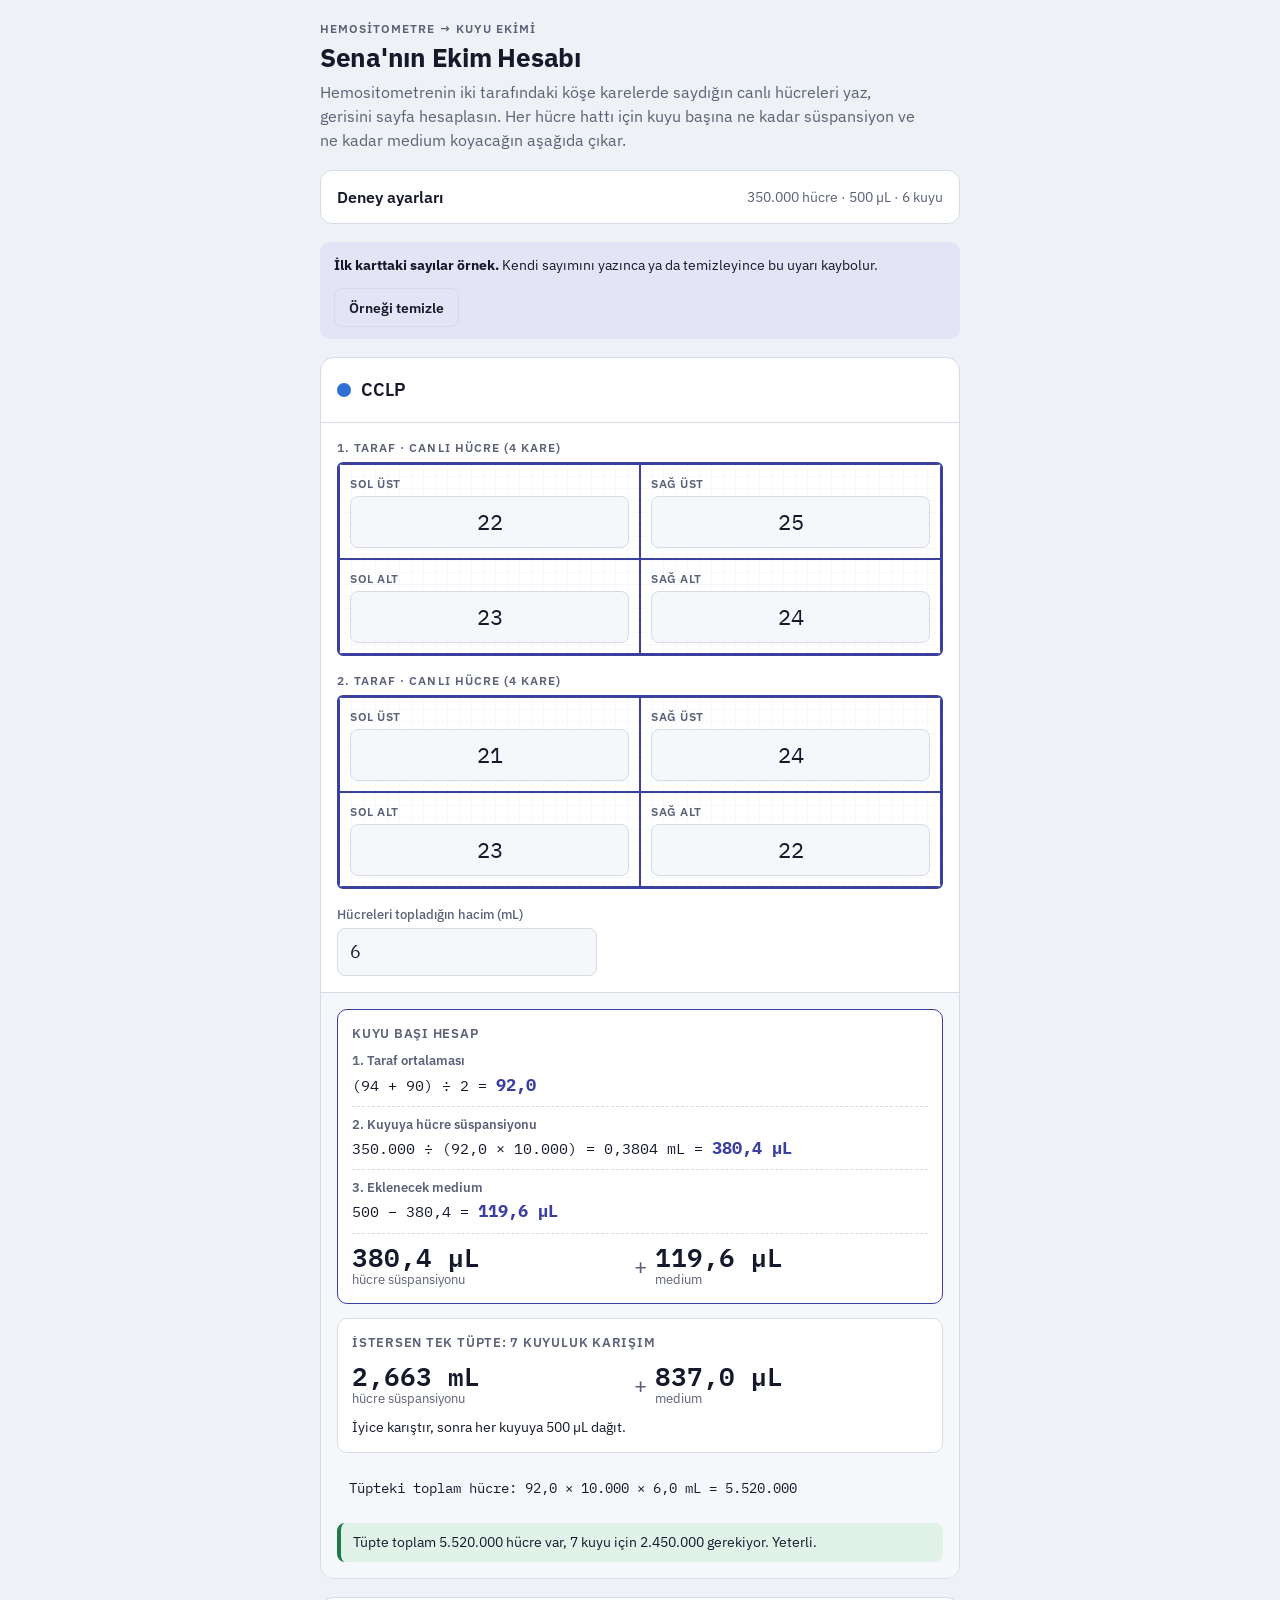
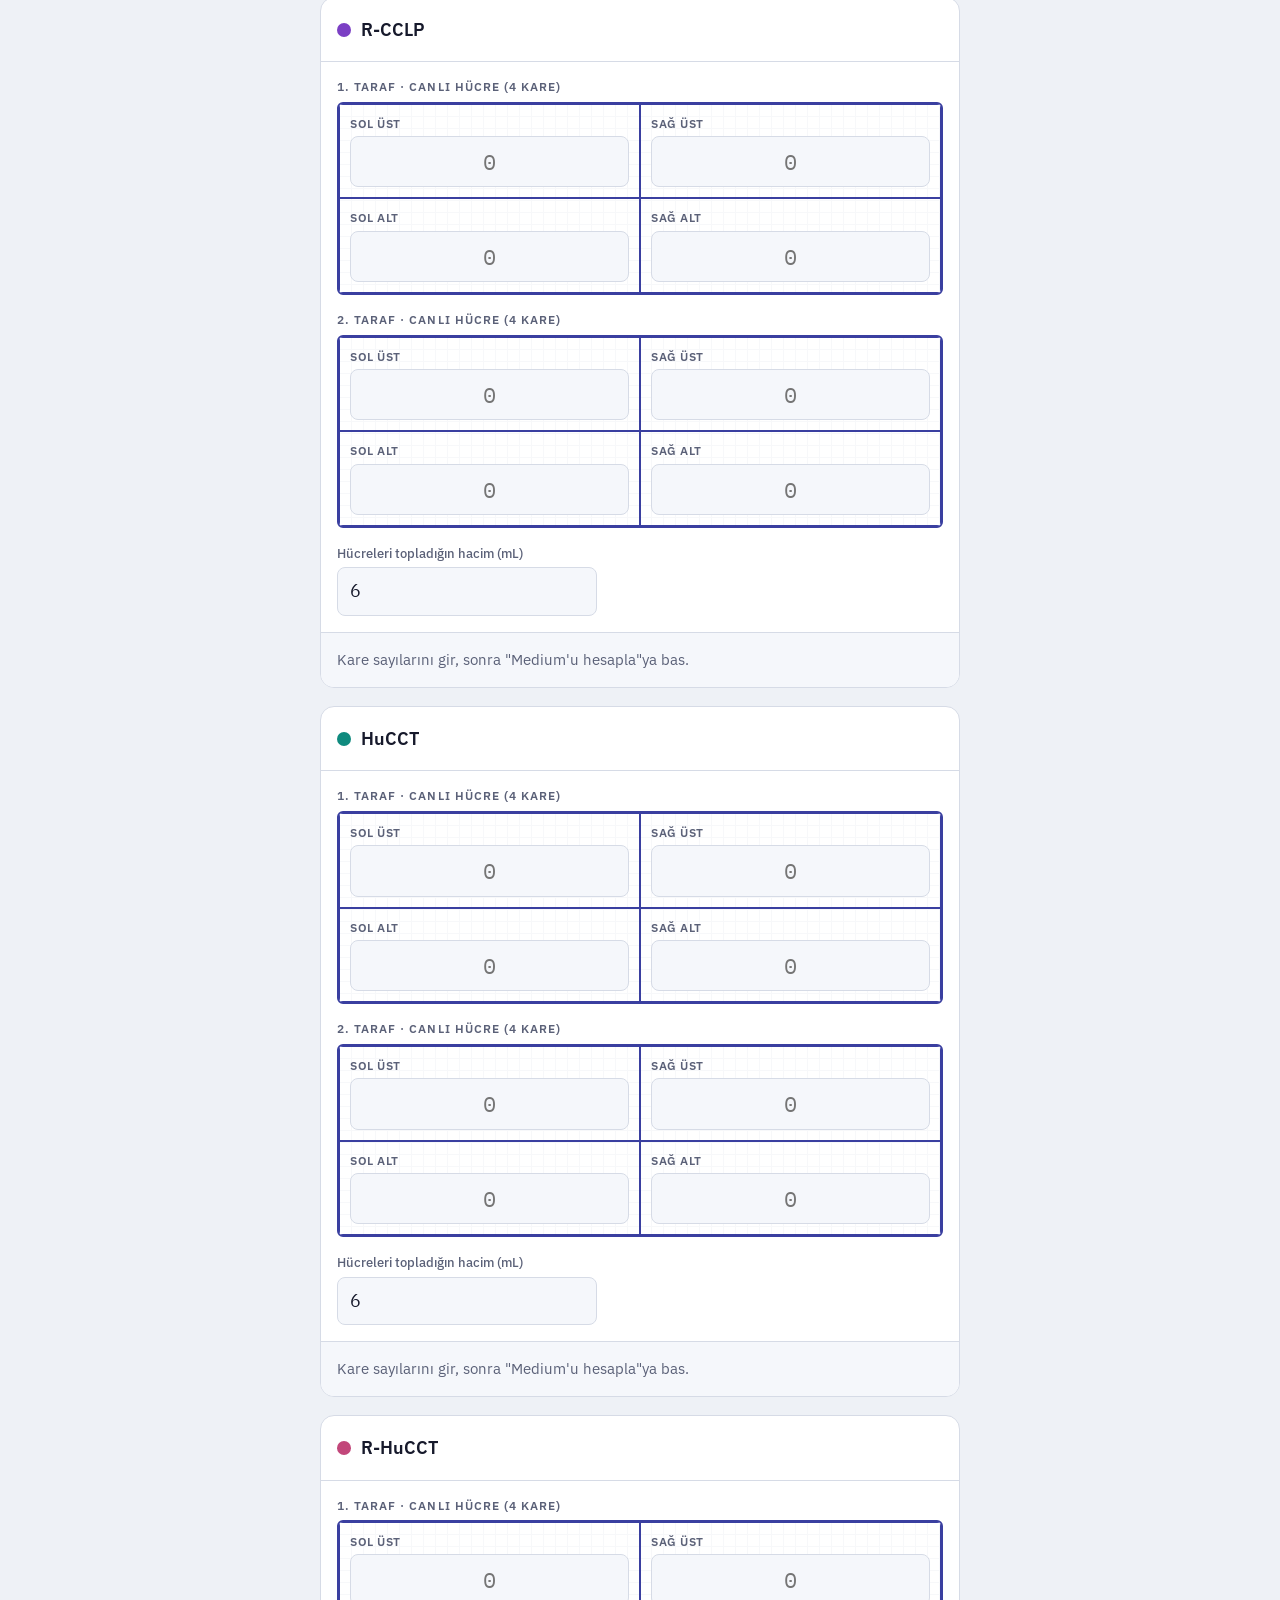
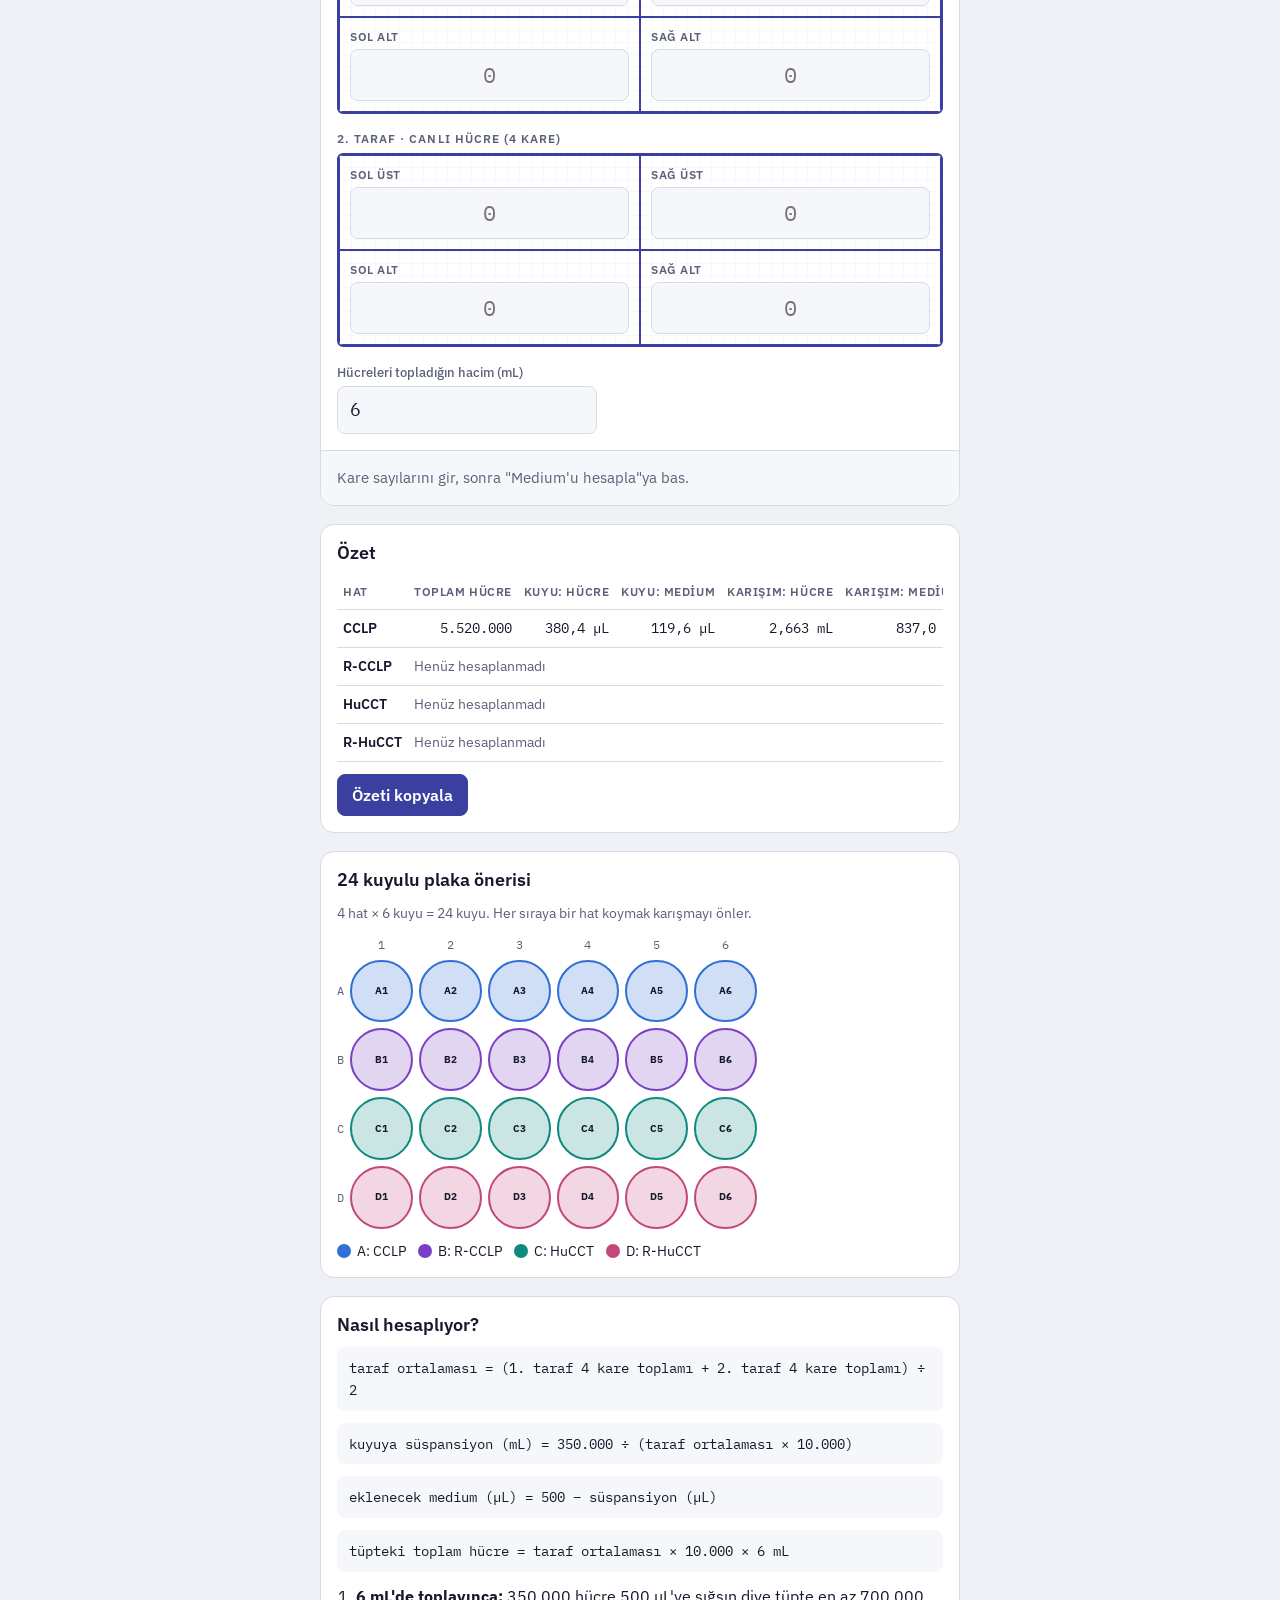
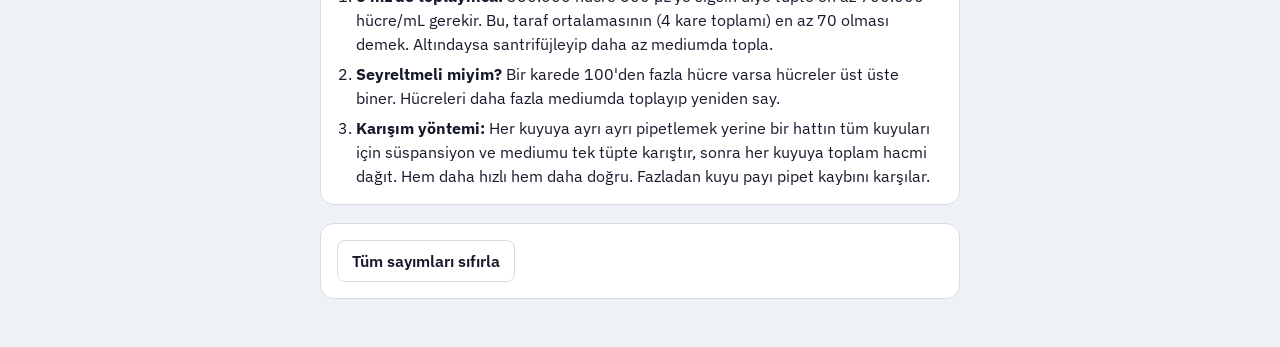
==== commit 67694469: "Seyreltme ve ölü hücre alanları kaldırıldı; kuyu hesabı adım adım Co-Authored-By: Claude Opus 5.5 <n" ====
--- a/index.html
+++ b/index.html
@@ -99,6 +99,11 @@
 .pour .lbl{font-size:.82rem;color:var(--muted)}
 .pour .plus{font-size:1.4rem;color:var(--muted)}
 .recipe .then{font-size:.9rem}
+.steps{display:flex;flex-direction:column;gap:8px}
+.step{display:flex;flex-direction:column;gap:2px;padding-bottom:8px;border-bottom:1px dashed var(--line)}
+.step .sk{font-size:.8rem;color:var(--muted);font-weight:600}
+.step .sv{font-family:var(--mono);font-variant-numeric:tabular-nums;font-size:.95rem;overflow-wrap:anywhere}
+.step .sv strong{color:var(--trypan);font-size:1.05rem}
 .msgs{display:flex;flex-direction:column;gap:6px}
 .msg{padding:9px 12px;border-radius:8px;font-size:.88rem;border-left:4px solid}
 .msg.ok{background:var(--ok-soft);border-color:var(--ok)}
@@ -174,13 +179,12 @@
   <section class="panel howto">
     <h2>Nasıl hesaplıyor?</h2>
     <div class="formula">taraf ortalaması = (1. taraf 4 kare toplamı + 2. taraf 4 kare toplamı) ÷ 2</div>
-    <div class="formula">toplam hücre = taraf ortalaması × 10.000 × 6 mL</div>
-    <div class="formula">kuyuya süspansiyon (µL) = 350.000 ÷ toplam hücre × 6 mL × 1000</div>
-    <div class="formula">medium (µL) = kuyu hacmi − süspansiyon</div>
+    <div class="formula">kuyuya süspansiyon (mL) = 350.000 ÷ (taraf ortalaması × 10.000)</div>
+    <div class="formula">eklenecek medium (µL) = 500 − süspansiyon (µL)</div>
+    <div class="formula">tüpteki toplam hücre = taraf ortalaması × 10.000 × 6 mL</div>
     <ol>
-      <li><strong>Seyreltme faktörü:</strong> Hücreleri 6 mL mediumda toplayıp tüpten direkt hemositometreye koyduysan faktör 1'dir (varsayılan). 10 µL hücre + 10 µL trypan blue karıştırdıysan faktör 2'dir.</li>
       <li><strong>6 mL'de toplayınca:</strong> 350.000 hücre 500 µL'ye sığsın diye tüpte en az 700.000 hücre/mL gerekir. Bu, taraf ortalamasının (4 kare toplamı) en az 70 olması demek. Altındaysa santrifüjleyip daha az mediumda topla.</li>
-      <li><strong>Seyreltmeli miyim?</strong> Bir karede 100'den fazla hücre varsa hücreler üst üste biner. Örneği daha çok seyreltip yeniden say ve faktörü güncelle.</li>
+      <li><strong>Seyreltmeli miyim?</strong> Bir karede 100'den fazla hücre varsa hücreler üst üste biner. Hücreleri daha fazla mediumda toplayıp yeniden say.</li>
       <li><strong>Karışım yöntemi:</strong> Her kuyuya ayrı ayrı pipetlemek yerine bir hattın tüm kuyuları için süspansiyon ve mediumu tek tüpte karıştır, sonra her kuyuya toplam hacmi dağıt. Hem daha hızlı hem daha doğru. Fazladan kuyu payı pipet kaybını karşılar.</li>
     </ol>
   </section>
@@ -235,31 +239,14 @@
         ${['Sol üst','Sağ üst','Sol alt','Sağ alt'].map((t,k)=>{const j=side*4+k;return `<div class="sq"><label for="q${i}_${j}">${t}</label><input type="text" inputmode="numeric" id="q${i}_${j}" placeholder="0"></div>`}).join('')}
       </div>
     </div>`).join('')}
-    <div class="field"><span class="eyebrow">Sayımdan önce ek seyreltme</span>
-      <div class="chips" id="df${i}">
-        <button type="button" class="chip" data-v="1">Yok, tüpten direkt · 1</button>
-        <button type="button" class="chip" data-v="2">1:1 · 2</button>
-        <button type="button" class="chip" data-v="4">1:3 · 4</button>
-        <button type="button" class="chip" data-v="10">1:9 · 10</button>
-        <input type="text" inputmode="decimal" id="dfc${i}" aria-label="Özel seyreltme faktörü" placeholder="diğer">
-      </div></div>
-    <div class="row2">
-      <div class="field"><label for="d${i}">Ölü (mavi) hücre, tüm kareler toplam <span class="muted">(sadece trypan blue ile)</span></label><input type="text" inputmode="numeric" id="d${i}" placeholder="–"></div>
-      <div class="field"><label for="t${i}">Hücreleri topladığın hacim (mL)</label><input type="text" inputmode="decimal" id="t${i}" placeholder="–"></div>
-    </div>
+    <div class="field" style="max-width:260px"><label for="t${i}">Hücreleri topladığın hacim (mL)</label><input type="text" inputmode="decimal" id="t${i}" placeholder="–"></div>
   </div>
   <div class="result" id="r${i}" aria-live="polite"></div>`;
   cardsEl.appendChild(c);
   const name=c.querySelector('#n'+i);name.value=ln.name;
   name.addEventListener('input',()=>{ln.name=name.value;save();update()});
   for(let j=0;j<8;j++){const q=c.querySelector(`#q${i}_${j}`);q.value=ln.sq[j];q.addEventListener('input',()=>{ln.sq[j]=q.value;touch(i);save();update()})}
-  const d=c.querySelector('#d'+i);d.value=ln.dead;d.addEventListener('input',()=>{ln.dead=d.value;touch(i);save();update()});
   const t=c.querySelector('#t'+i);t.value=ln.tube;t.addEventListener('input',()=>{ln.tube=t.value;touch(i);save();update()});
-  const chips=c.querySelectorAll('.chip');const dfc=c.querySelector('#dfc'+i);
-  const syncDf=()=>{let m=false;chips.forEach(b=>{const on=b.dataset.v===String(ln.df);b.setAttribute('aria-pressed',on);if(on)m=true});dfc.value=m?'':ln.df};
-  chips.forEach(b=>b.addEventListener('click',()=>{ln.df=b.dataset.v;ln.shown=false;syncDf();save();update()}));
-  dfc.addEventListener('input',()=>{ln.df=dfc.value||'1';ln.shown=false;chips.forEach(b=>b.setAttribute('aria-pressed',b.dataset.v===String(ln.df)&&dfc.value===''));save();update()});
-  syncDf();
   refs.push({res:c.querySelector('#r'+i)});
 });
 function touch(i){state.lines[i].shown=false;if(i===0&&state.example){state.example=false;banner()}}
@@ -267,9 +254,8 @@
   state.lines[i].shown=true;save();update();const el=refs[i].res;el.scrollIntoView({block:'nearest',behavior:matchMedia('(prefers-reduced-motion: reduce)').matches?'auto':'smooth'})});
 function banner(){document.getElementById('exampleBanner').hidden=!state.example}
 document.getElementById('clearExample').addEventListener('click',()=>{
-  const l=state.lines[0];l.sq=Array(8).fill('');l.dead='';state.example=false;
+  const l=state.lines[0];l.sq=Array(8).fill('');state.example=false;
   for(let j=0;j<8;j++)document.getElementById(`q0_${j}`).value='';
-  document.getElementById('d0').value='';
   save();banner();update();
 });
 
@@ -281,16 +267,15 @@
   const sides=[ln.sq.slice(0,4),ln.sq.slice(4,8)].map(a=>a.map(parse).filter(Number.isFinite));
   const used=sides.map((a,k)=>({k,cnt:a.length,sum:a.reduce((x,y)=>x+y,0)})).filter(s=>s.cnt>0);
   const sideAvg=used.reduce((x,s)=>x+s.sum,0)/used.length;
-  const df=parseDec(ln.df)||1;
-  const conc=sideAvg*df*1e4;
+  const df=1;
+  const conc=sideAvg*1e4;
   const sd=n>1?Math.sqrt(vals.reduce((a,b)=>a+(b-avg)**2,0)/(n-1)):0;
   const cv=avg>0?sd/avg:0;
-  const dead=parse(ln.dead);
-  const viab=Number.isFinite(dead)&&sum+dead>0?sum/(sum+dead):NaN;
   const tube=parseDec(ln.tube);
   const total=Number.isFinite(tube)?conc*tube:NaN; // ort × 10.000 × hacim(mL)
-  // kuyuya gereken süspansiyon: 350.000 / toplam hücre × tüp hacmi  (= 350.000 / hücre/mL)
-  const cellVol=Number.isFinite(total)&&total>0?st.cells/total*tube*1000:(conc>0?st.cells/conc*1000:Infinity);
+  // kuyuya gereken süspansiyon (mL) = 350.000 ÷ (taraf ort × 10.000)
+  const cellMl=conc>0?st.cells/conc:Infinity;
+  const cellVol=cellMl*1000;
   const medVol=st.vol-cellVol;
   const nMix=(st.wells||0)+(st.extra||0);
   const mixCell=cellVol*nMix, mixMed=st.vol*nMix-mixCell;
@@ -300,15 +285,14 @@
   used.forEach(s=>{if(s.cnt<4)msgs.push(['warn',`${s.k+1}. tarafta ${s.cnt} kare girildi. Toplam 4 kare üzerinden alınıyor, eksik kareyi de gir.`])});
   if(used.length===1)msgs.push(['warn',`Sadece ${used[0].k+1}. taraf girildi; ÷2 yapılmadı, o tarafın toplamı kullanıldı.`]);
   if(used.length===2&&Math.max(used[0].sum,used[1].sum)>0&&Math.abs(used[0].sum-used[1].sum)/Math.max(used[0].sum,used[1].sum)>0.2)msgs.push(['warn',`İki taraf arasında fark büyük (${fmt(used[0].sum)} ve ${fmt(used[1].sum)}). Süspansiyonu iyice karıştırıp yeniden yükle.`]);
-  if(avg>100)msgs.push(['warn',`Kare başı ${fmt(avg,0)} hücre. Bu kalabalık, hücreler üst üste binebilir. Daha çok seyreltip yeniden say.`]);
+  if(avg>100)msgs.push(['warn',`Kare başı ${fmt(avg,0)} hücre. Bu kalabalık, hücreler üst üste binebilir. Daha fazla mediumda toplayıp yeniden say.`]);
   if(n>=3&&cv>0.25)msgs.push(['warn',`Kareler arasında fark büyük (%${fmt(cv*100,0)}). Süspansiyonu iyice pipetleyip karıştır, hemositometreyi yeniden yükle.`]);
-  if(Number.isFinite(viab)&&viab<0.8)msgs.push(['warn',`Canlılık %${fmt(viab*100,0)}. %80'in altı genelde düşük kabul edilir, hocana danış.`]);
   if(cellVol>st.vol)msgs.push(['bad',`Süspansiyon çok seyreltik: bir kuyuya ${fmt(cellVol,0)} µL gerekiyor, bu kuyu hacmini (${fmt(st.vol,0)} µL) aşıyor. Hücreleri santrifüjleyip daha az mediumda topla, sonra yeniden say.`]);
   else if(cellVol<2)msgs.push(['warn',`Kuyu başı ${fmt(cellVol,1)} µL çok az, pipetlemesi zor. Karışım yöntemini kullan ya da süspansiyonu önce seyrelt.`]);
   if(Number.isFinite(avail)&&avail<need)msgs.push(['bad',`Tüpte toplam ${fmt(avail,0)} hücre var, ${nMix} kuyu için ${fmt(need,0)} gerekiyor. Yetmiyor.`]);
   else if(Number.isFinite(avail))msgs.push(['ok',`Tüpte toplam ${fmt(avail,0)} hücre var, ${nMix} kuyu için ${fmt(need,0)} gerekiyor. Yeterli.`]);
   if(!msgs.some(m=>m[0]!=='ok')&&msgs.length===0)msgs.push(['ok','Sayım aralığı uygun.']);
-  return {n,avg,used,sideAvg,df,conc,cv,total,tube,viab,cellVol,medVol,nMix,mixCell,mixMed,avail,need,msgs,ok:cellVol<=st.vol};
+  return {n,avg,used,sideAvg,df,conc,cv,total,tube,cellMl,cellVol,medVol,nMix,mixCell,mixMed,avail,need,msgs,ok:cellVol<=st.vol};
 }
 
 function pourHTML(a,b){return `<div class="pour"><div class="part"><span class="big">${a}</span><span class="lbl">hücre süspansiyonu</span></div><span class="plus">+</span><div class="part"><span class="big">${b}</span><span class="lbl">medium</span></div></div>`}
@@ -322,18 +306,20 @@
     const r=calc(ln,st);const el=refs[i].res;
     if(!r){el.innerHTML='<p class="empty">Kare sayılarını gir, sonra "Medium\'u hesapla"ya bas.</p>';return null}
     if(!ln.shown){el.innerHTML=`<button type="button" class="primary calc-btn" data-i="${i}">Medium'u hesapla</button>`;return null}
-    let h=`<div class="stats">
-      <div class="stat"><span class="k">Taraf ortalaması</span><span class="v">${fmt(r.sideAvg,1)}</span></div>
-      <div class="stat"><span class="k">Toplam hücre</span><span class="v">${Number.isFinite(r.total)?fmt(r.total,0):'–'}</span></div>
-      <div class="stat"><span class="k">Canlılık</span><span class="v">${Number.isFinite(r.viab)?'%'+fmt(r.viab*100,0):'–'}</span></div></div>
-      <div class="formula">${r.used.length===2?'('+fmt(r.used[0].sum)+' + '+fmt(r.used[1].sum)+') ÷ 2 = ':''}${fmt(r.sideAvg,1)} × 10.000${r.df!==1?' × '+fmt(r.df,0):''}${Number.isFinite(r.total)?' × '+fmt(r.tube,1)+' mL = '+fmt(r.total,0)+' hücre':' = '+fmt(r.conc,0)+' hücre/mL'}</div>`;
+    const sa=fmt(r.sideAvg,1);
+    let h=`<div class="recipe main"><span class="title">Kuyu başı hesap</span>
+      <div class="steps">
+        <div class="step"><span class="sk">1. Taraf ortalaması</span><span class="sv">${r.used.length===2?'('+fmt(r.used[0].sum)+' + '+fmt(r.used[1].sum)+') ÷ 2 = ':''}<strong>${sa}</strong></span></div>
+        <div class="step"><span class="sk">2. Kuyuya hücre süspansiyonu</span><span class="sv">${fmt(st.cells)} ÷ (${sa} × 10.000) = ${fmt(r.cellMl,4)} mL = <strong>${fmt(r.cellVol,1)} µL</strong></span></div>
+        <div class="step"><span class="sk">3. Eklenecek medium</span><span class="sv">${fmt(st.vol)} − ${fmt(r.cellVol,1)} = <strong>${r.ok?fmt(r.medVol,1)+' µL':'eksi çıkıyor'}</strong></span></div>
+      </div>
+      ${r.ok?pourHTML(fmt(r.cellVol,1)+' µL',fmt(r.medVol,1)+' µL'):''}</div>`;
     if(r.ok){
-      h+=`<div class="recipe main"><span class="title">Karışım: ${r.nMix} kuyuluk tek tüp (önerilen)</span>
+      h+=`<div class="recipe"><span class="title">İstersen tek tüpte: ${r.nMix} kuyuluk karışım</span>
         ${pourHTML(volStr(r.mixCell),volStr(r.mixMed))}
-        <p class="then">İyice karıştır, sonra <strong>her kuyuya ${fmt(st.vol,0)} µL</strong> dağıt (${fmt(st.wells)} kuyu).</p></div>
-        <div class="recipe"><span class="title">Ya da kuyu kuyu</span>
-        ${pourHTML(fmt(r.cellVol,1)+' µL',fmt(r.medVol,1)+' µL')}</div>`;
+        <p class="then">İyice karıştır, sonra her kuyuya ${fmt(st.vol,0)} µL dağıt.</p></div>`;
     }
+    if(Number.isFinite(r.total))h+=`<div class="formula">Tüpteki toplam hücre: ${sa} × 10.000 × ${fmt(r.tube,1)} mL = ${fmt(r.total,0)}</div>`;
     h+=`<div class="msgs">${r.msgs.map(m=>`<div class="msg ${m[0]}">${m[1]}</div>`).join('')}</div>`;
     el.innerHTML=h;return r;
   });
@@ -377,9 +363,8 @@
     resetArea.innerHTML='<div class="confirm"><span>Dört hattın sayımları silinsin mi?</span><button class="primary" id="yes">Evet, sıfırla</button><button id="no">Vazgeç</button></div>';
     document.getElementById('no').onclick=showReset;
     document.getElementById('yes').onclick=()=>{
-      state.lines.forEach((l,i)=>{l.sq=Array(8).fill('');l.dead='';
-        for(let j=0;j<8;j++)document.getElementById(`q${i}_${j}`).value='';
-        document.getElementById('d'+i).value='';});
+      state.lines.forEach((l,i)=>{l.sq=Array(8).fill('');l.shown=false;
+        for(let j=0;j<8;j++)document.getElementById(`q${i}_${j}`).value='';});
       state.example=false;save();banner();update();showReset();
     };
   });
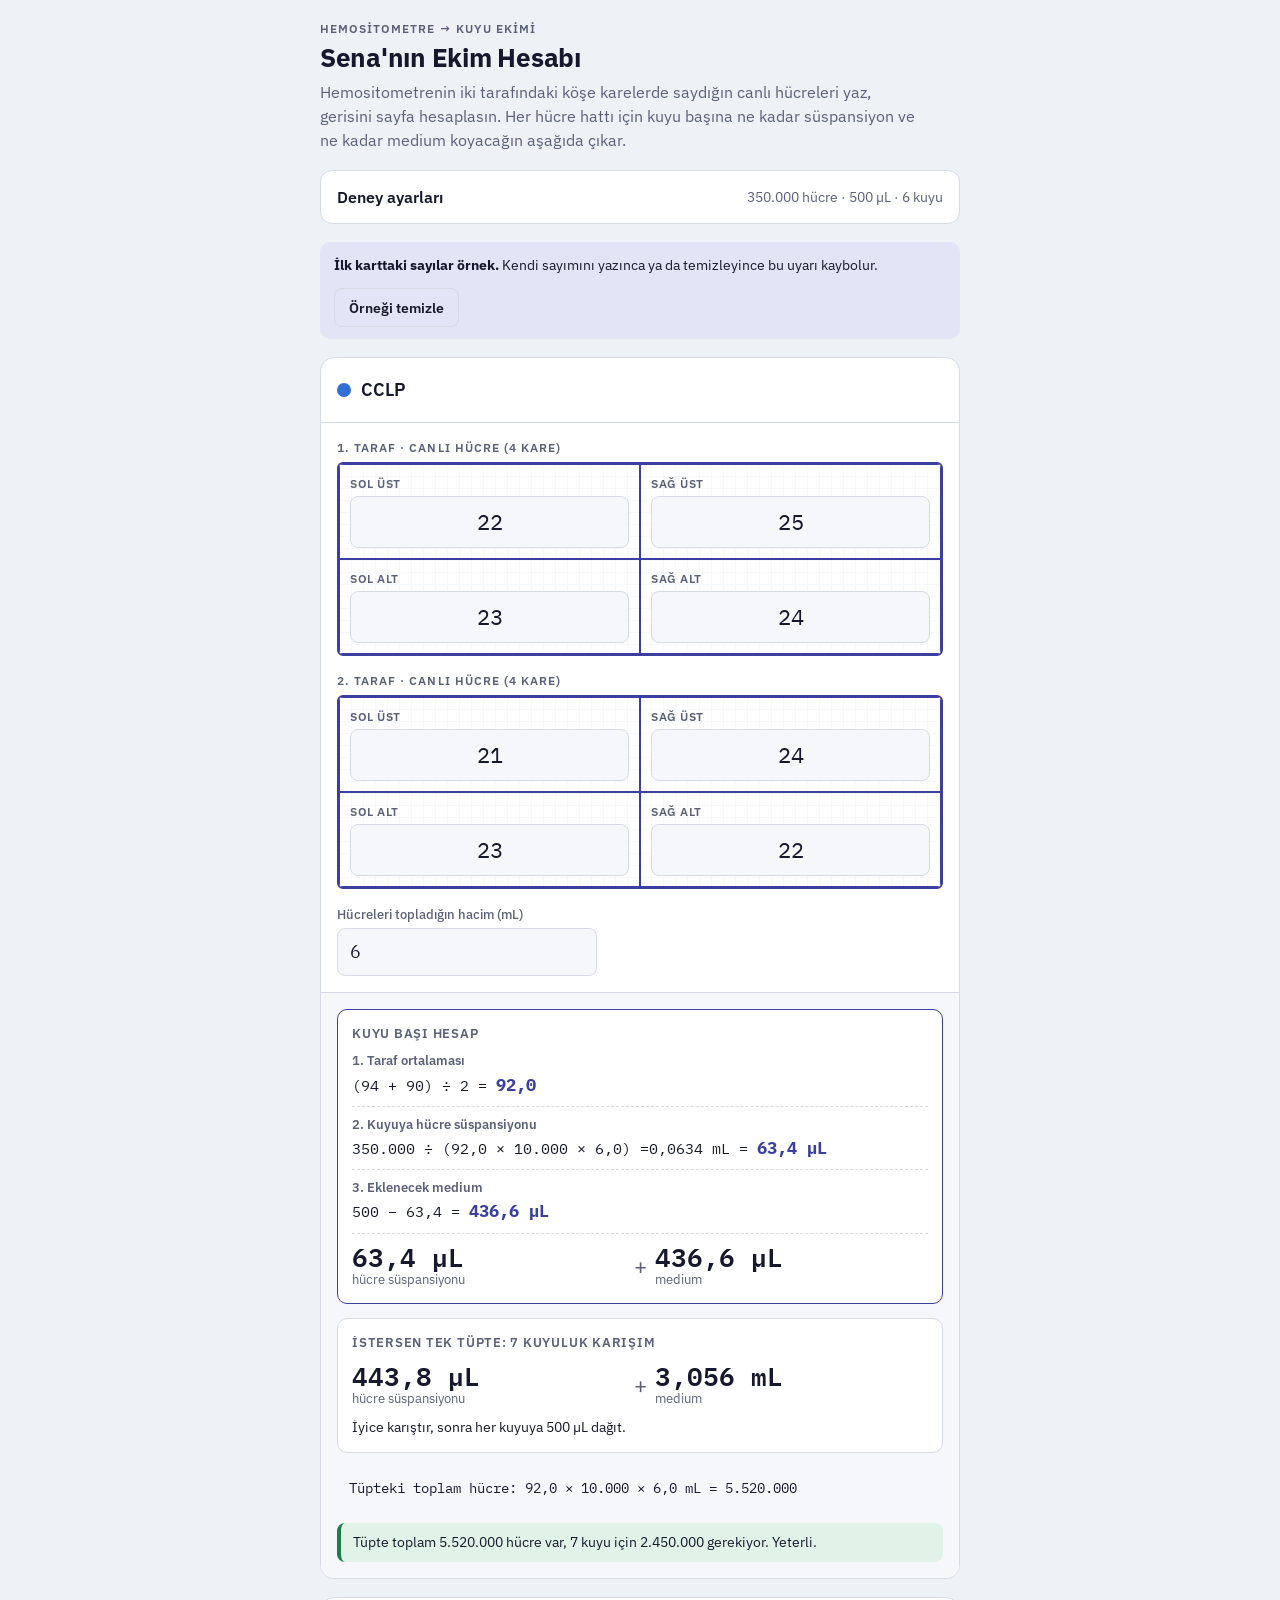
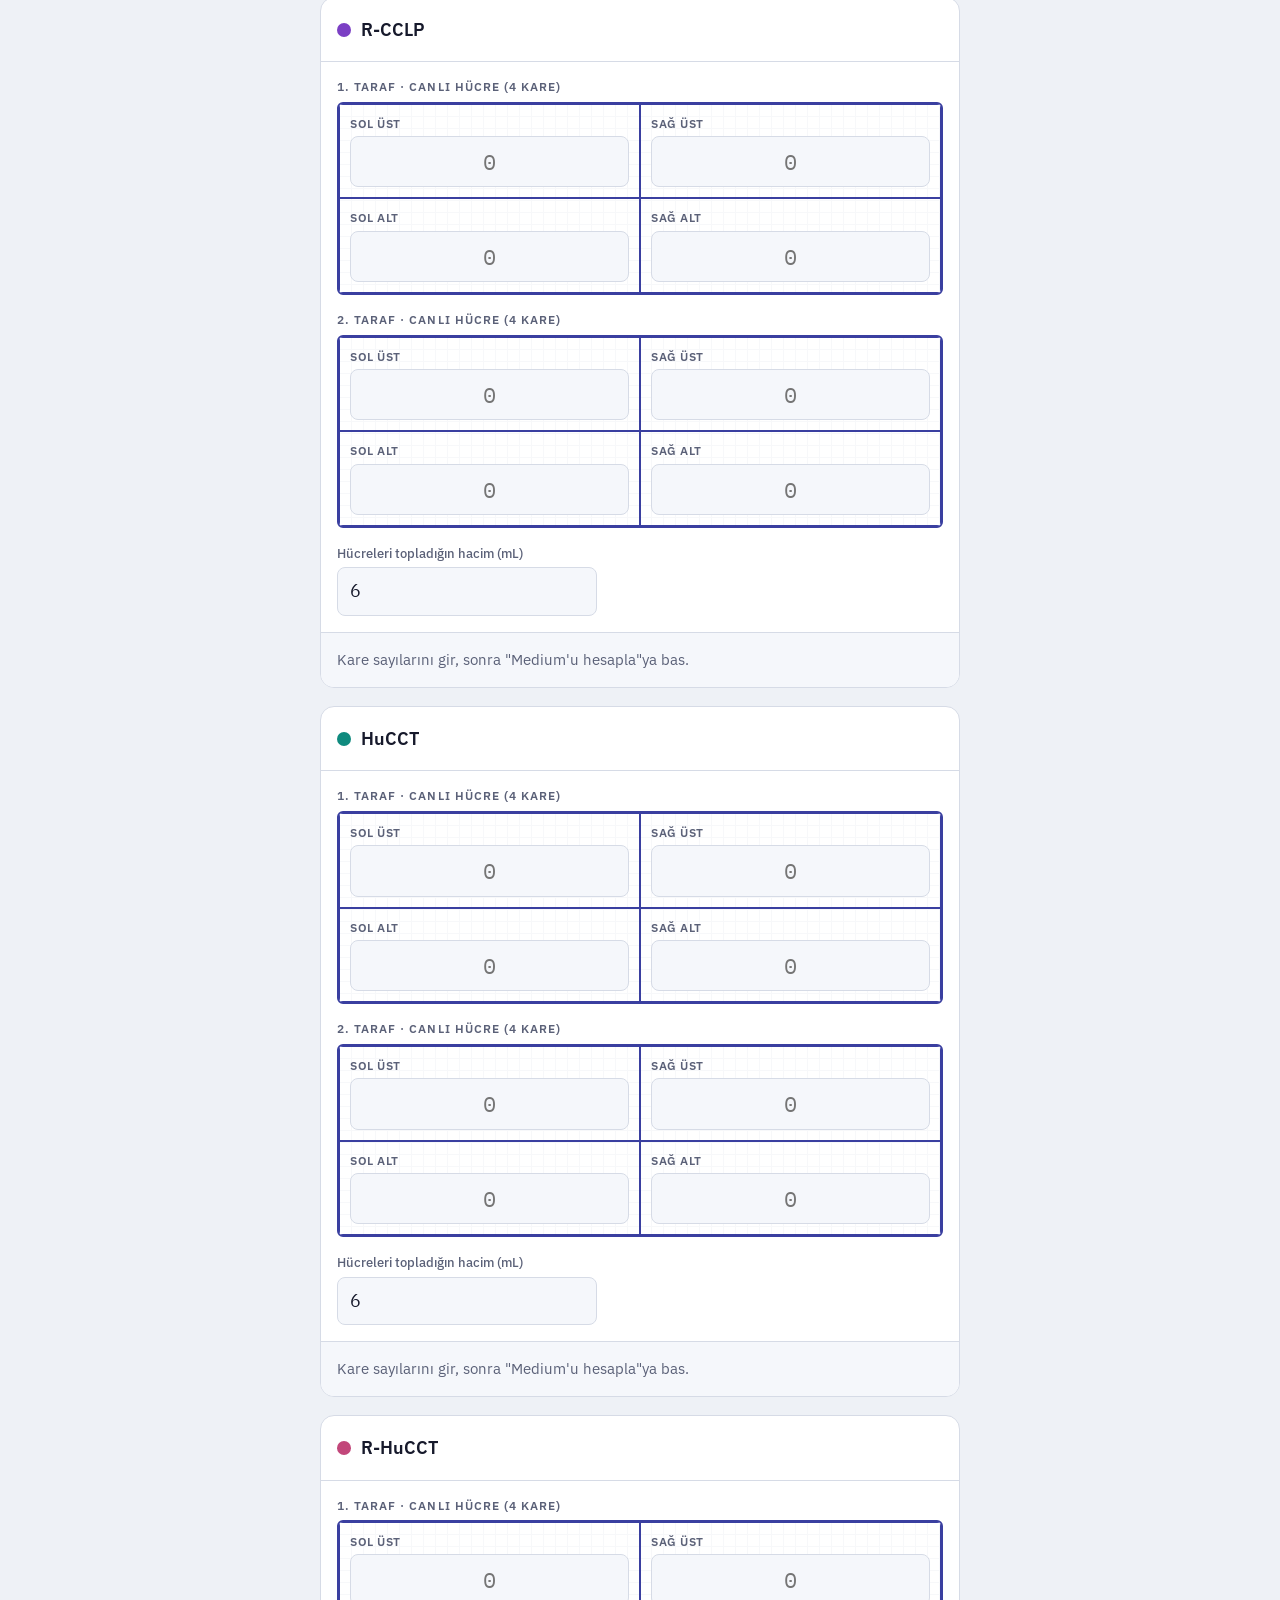
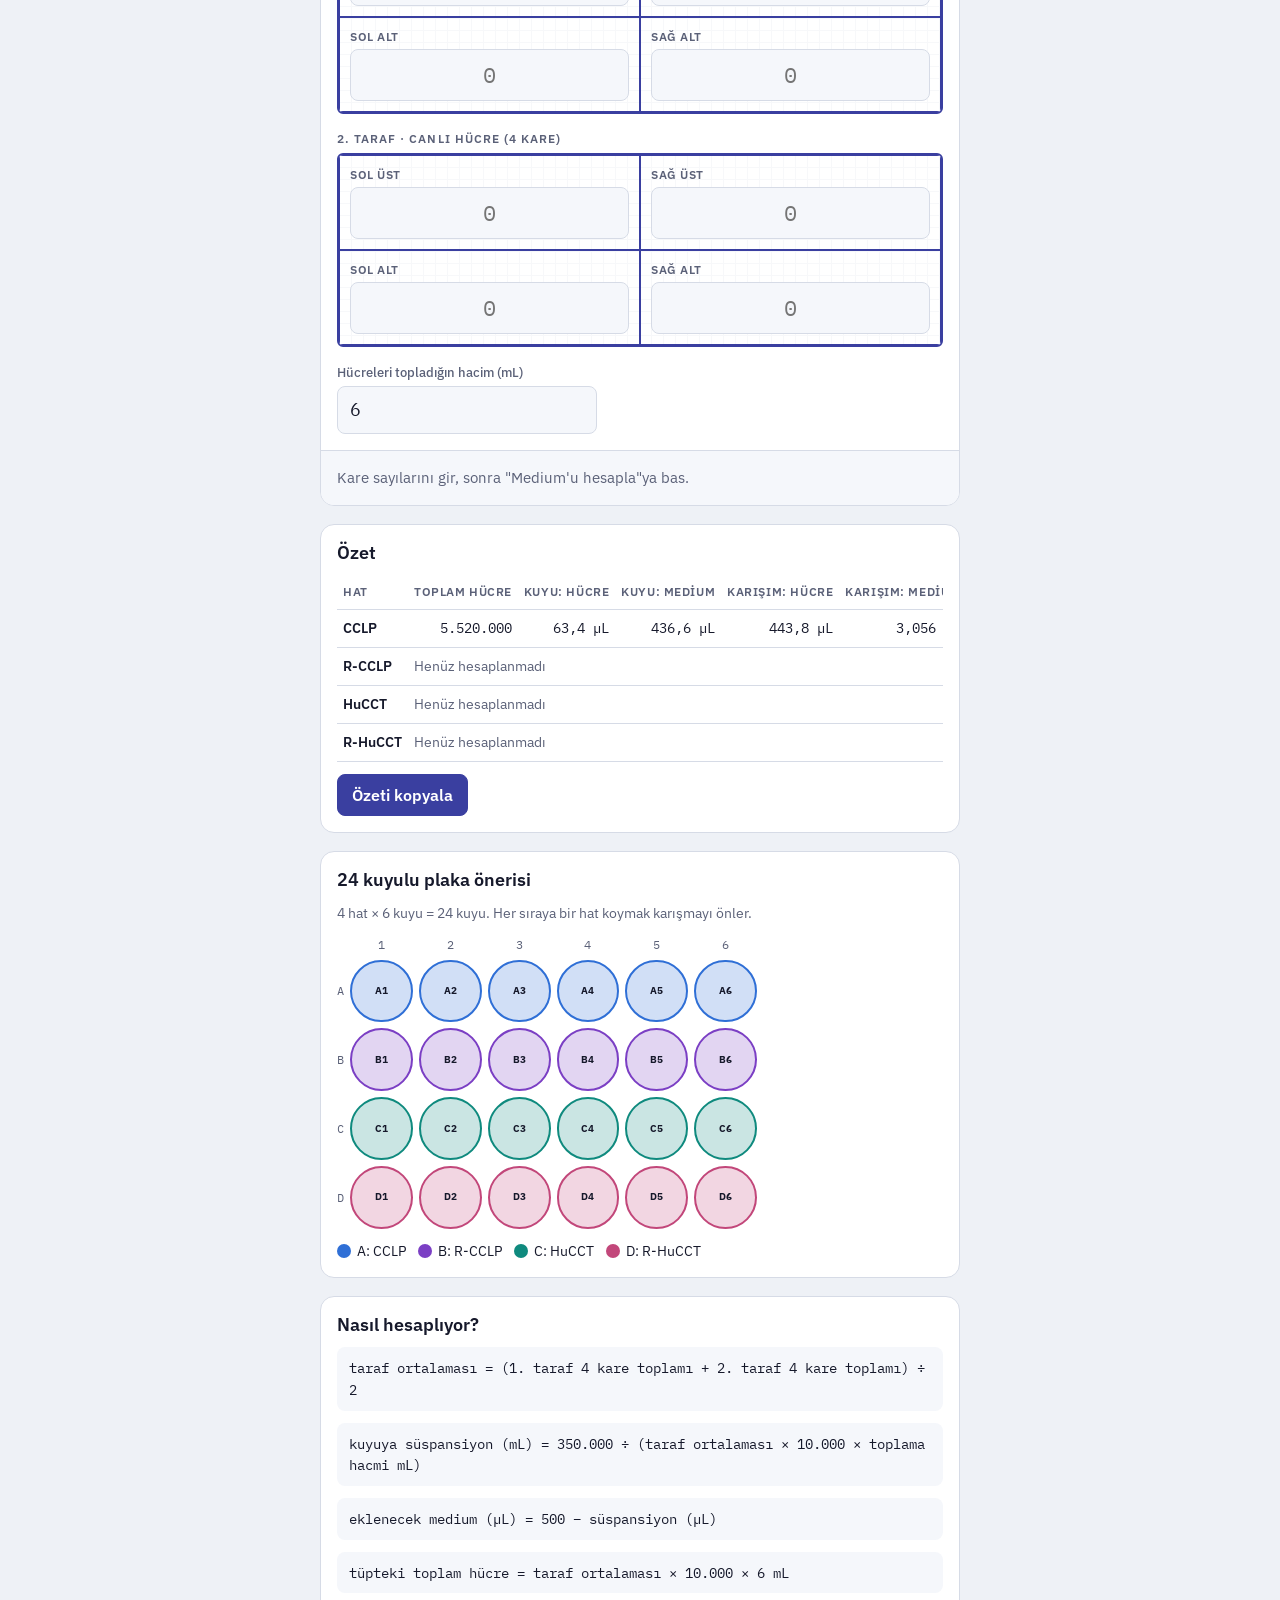
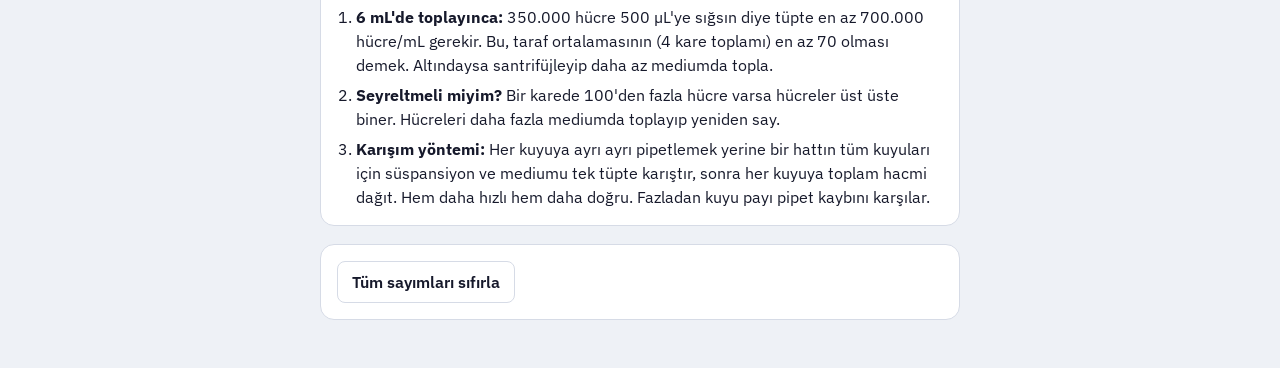
==== commit 1b730ae0: "Kuyu süspansiyonu: 350.000 ÷ (taraf ort × 10.000 × toplama hacmi) — kullanıcı isteği Co-Authored-By:" ====
--- a/index.html
+++ b/index.html
@@ -179,7 +179,7 @@
   <section class="panel howto">
     <h2>Nasıl hesaplıyor?</h2>
     <div class="formula">taraf ortalaması = (1. taraf 4 kare toplamı + 2. taraf 4 kare toplamı) ÷ 2</div>
-    <div class="formula">kuyuya süspansiyon (mL) = 350.000 ÷ (taraf ortalaması × 10.000)</div>
+    <div class="formula">kuyuya süspansiyon (mL) = 350.000 ÷ (taraf ortalaması × 10.000 × toplama hacmi mL)</div>
     <div class="formula">eklenecek medium (µL) = 500 − süspansiyon (µL)</div>
     <div class="formula">tüpteki toplam hücre = taraf ortalaması × 10.000 × 6 mL</div>
     <ol>
@@ -273,8 +273,8 @@
   const cv=avg>0?sd/avg:0;
   const tube=parseDec(ln.tube);
   const total=Number.isFinite(tube)?conc*tube:NaN; // ort × 10.000 × hacim(mL)
-  // kuyuya gereken süspansiyon (mL) = 350.000 ÷ (taraf ort × 10.000)
-  const cellMl=conc>0?st.cells/conc:Infinity;
+  // Kullanıcının istediği formül: kuyuya süspansiyon (mL) = 350.000 ÷ (taraf ort × 10.000 × toplama hacmi)
+  const cellMl=conc>0&&tube>0?st.cells/(conc*tube):Infinity;
   const cellVol=cellMl*1000;
   const medVol=st.vol-cellVol;
   const nMix=(st.wells||0)+(st.extra||0);
@@ -287,7 +287,8 @@
   if(used.length===2&&Math.max(used[0].sum,used[1].sum)>0&&Math.abs(used[0].sum-used[1].sum)/Math.max(used[0].sum,used[1].sum)>0.2)msgs.push(['warn',`İki taraf arasında fark büyük (${fmt(used[0].sum)} ve ${fmt(used[1].sum)}). Süspansiyonu iyice karıştırıp yeniden yükle.`]);
   if(avg>100)msgs.push(['warn',`Kare başı ${fmt(avg,0)} hücre. Bu kalabalık, hücreler üst üste binebilir. Daha fazla mediumda toplayıp yeniden say.`]);
   if(n>=3&&cv>0.25)msgs.push(['warn',`Kareler arasında fark büyük (%${fmt(cv*100,0)}). Süspansiyonu iyice pipetleyip karıştır, hemositometreyi yeniden yükle.`]);
-  if(cellVol>st.vol)msgs.push(['bad',`Süspansiyon çok seyreltik: bir kuyuya ${fmt(cellVol,0)} µL gerekiyor, bu kuyu hacmini (${fmt(st.vol,0)} µL) aşıyor. Hücreleri santrifüjleyip daha az mediumda topla, sonra yeniden say.`]);
+  if(!(tube>0))msgs.push(['bad','Hesap için "Hücreleri topladığın hacim" kutusunu doldur.']);
+  else if(cellVol>st.vol)msgs.push(['bad',`Süspansiyon çok seyreltik: bir kuyuya ${fmt(cellVol,0)} µL gerekiyor, bu kuyu hacmini (${fmt(st.vol,0)} µL) aşıyor. Hücreleri santrifüjleyip daha az mediumda topla, sonra yeniden say.`]);
   else if(cellVol<2)msgs.push(['warn',`Kuyu başı ${fmt(cellVol,1)} µL çok az, pipetlemesi zor. Karışım yöntemini kullan ya da süspansiyonu önce seyrelt.`]);
   if(Number.isFinite(avail)&&avail<need)msgs.push(['bad',`Tüpte toplam ${fmt(avail,0)} hücre var, ${nMix} kuyu için ${fmt(need,0)} gerekiyor. Yetmiyor.`]);
   else if(Number.isFinite(avail))msgs.push(['ok',`Tüpte toplam ${fmt(avail,0)} hücre var, ${nMix} kuyu için ${fmt(need,0)} gerekiyor. Yeterli.`]);
@@ -310,7 +311,7 @@
     let h=`<div class="recipe main"><span class="title">Kuyu başı hesap</span>
       <div class="steps">
         <div class="step"><span class="sk">1. Taraf ortalaması</span><span class="sv">${r.used.length===2?'('+fmt(r.used[0].sum)+' + '+fmt(r.used[1].sum)+') ÷ 2 = ':''}<strong>${sa}</strong></span></div>
-        <div class="step"><span class="sk">2. Kuyuya hücre süspansiyonu</span><span class="sv">${fmt(st.cells)} ÷ (${sa} × 10.000) = ${fmt(r.cellMl,4)} mL = <strong>${fmt(r.cellVol,1)} µL</strong></span></div>
+        <div class="step"><span class="sk">2. Kuyuya hücre süspansiyonu</span><span class="sv">${fmt(st.cells)} ÷ (${sa} × 10.000 × ${Number.isFinite(r.tube)?fmt(r.tube,1):'?'}) =${fmt(r.cellMl,4)} mL = <strong>${fmt(r.cellVol,1)} µL</strong></span></div>
         <div class="step"><span class="sk">3. Eklenecek medium</span><span class="sv">${fmt(st.vol)} − ${fmt(r.cellVol,1)} = <strong>${r.ok?fmt(r.medVol,1)+' µL':'eksi çıkıyor'}</strong></span></div>
       </div>
       ${r.ok?pourHTML(fmt(r.cellVol,1)+' µL',fmt(r.medVol,1)+' µL'):''}</div>`;
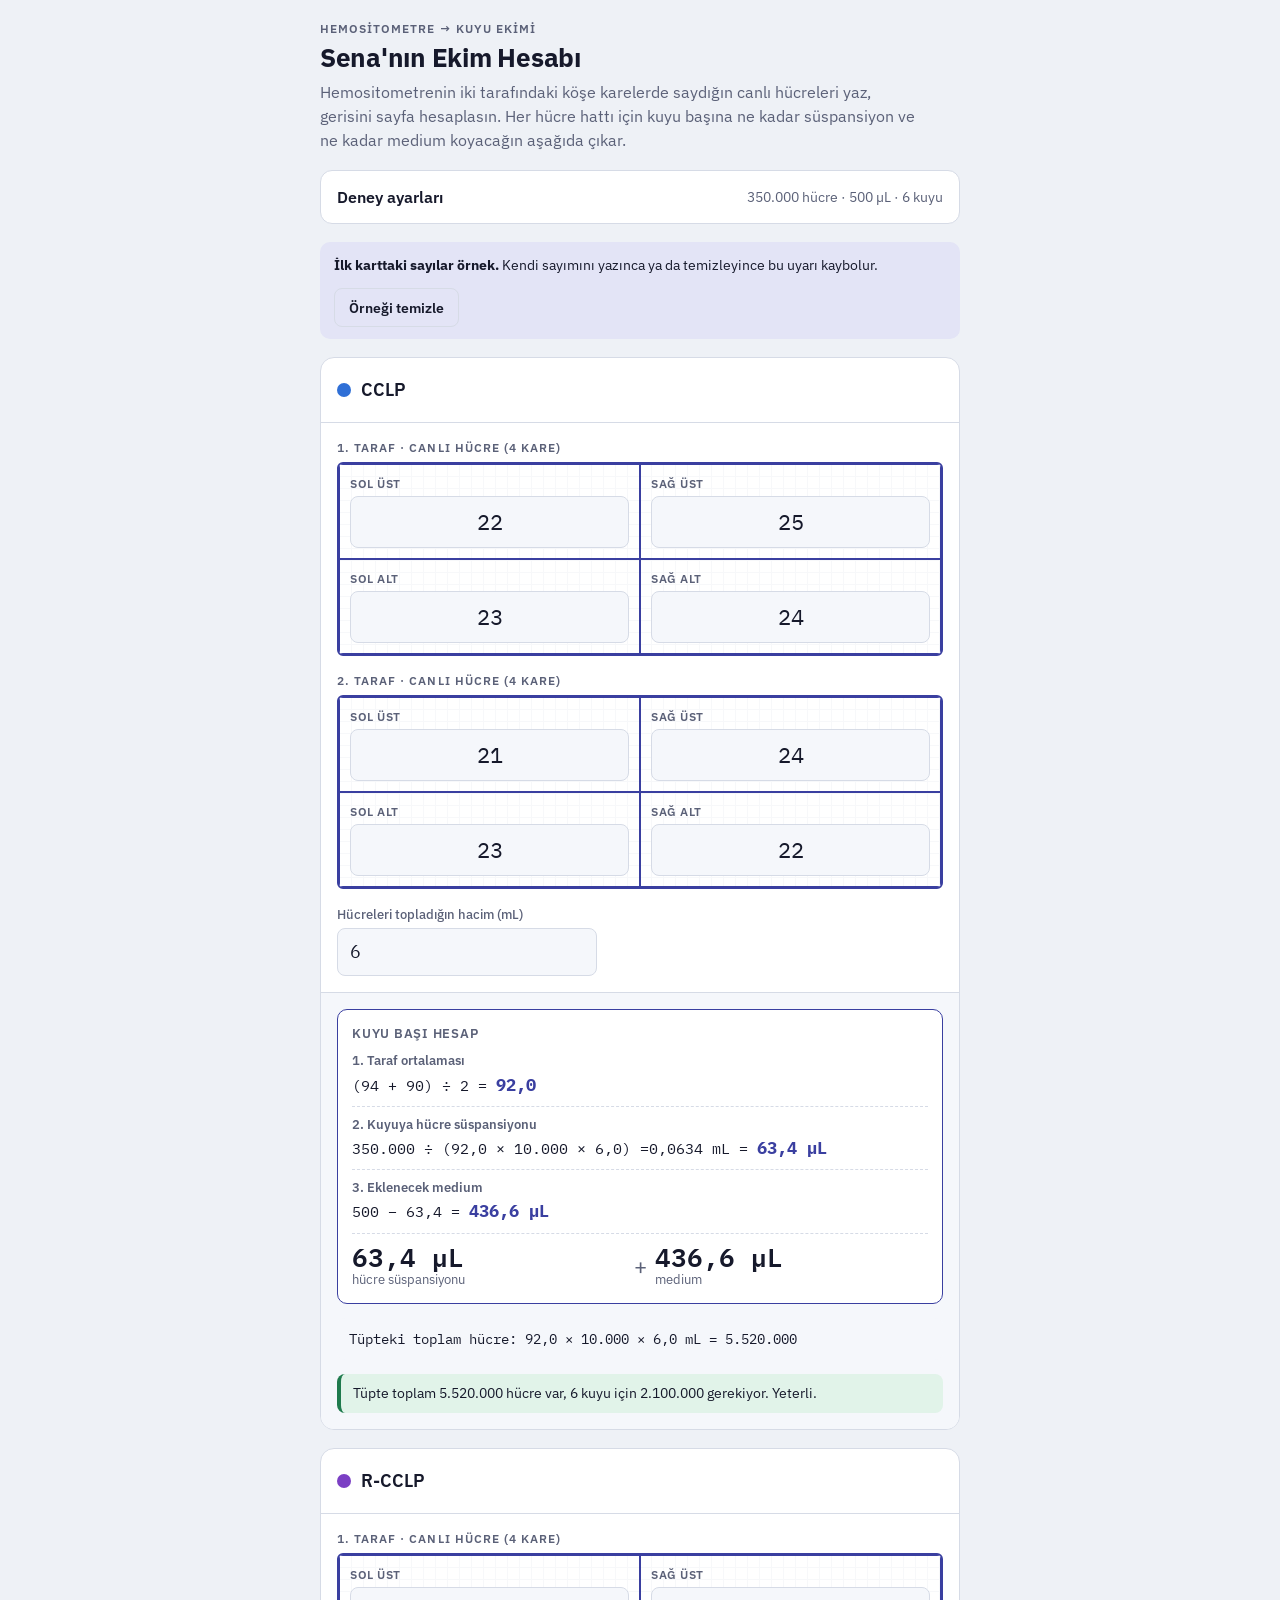
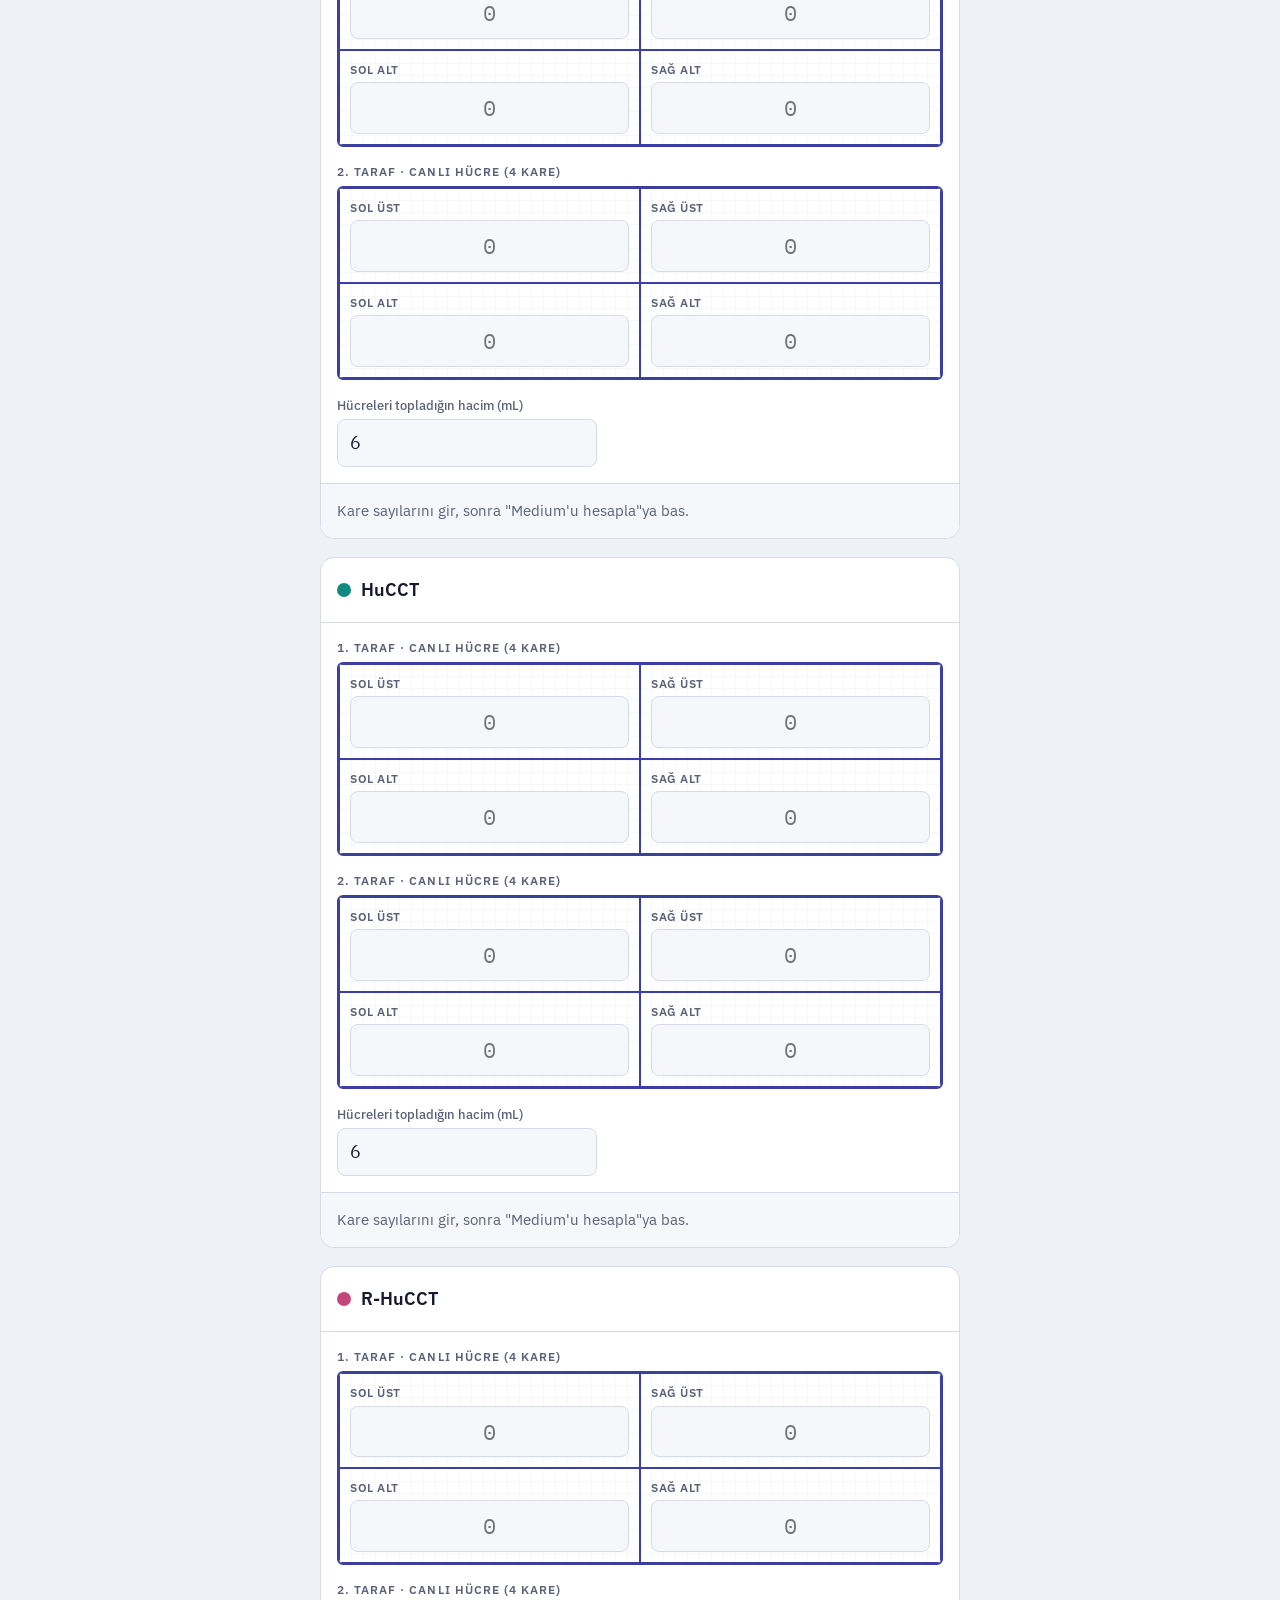
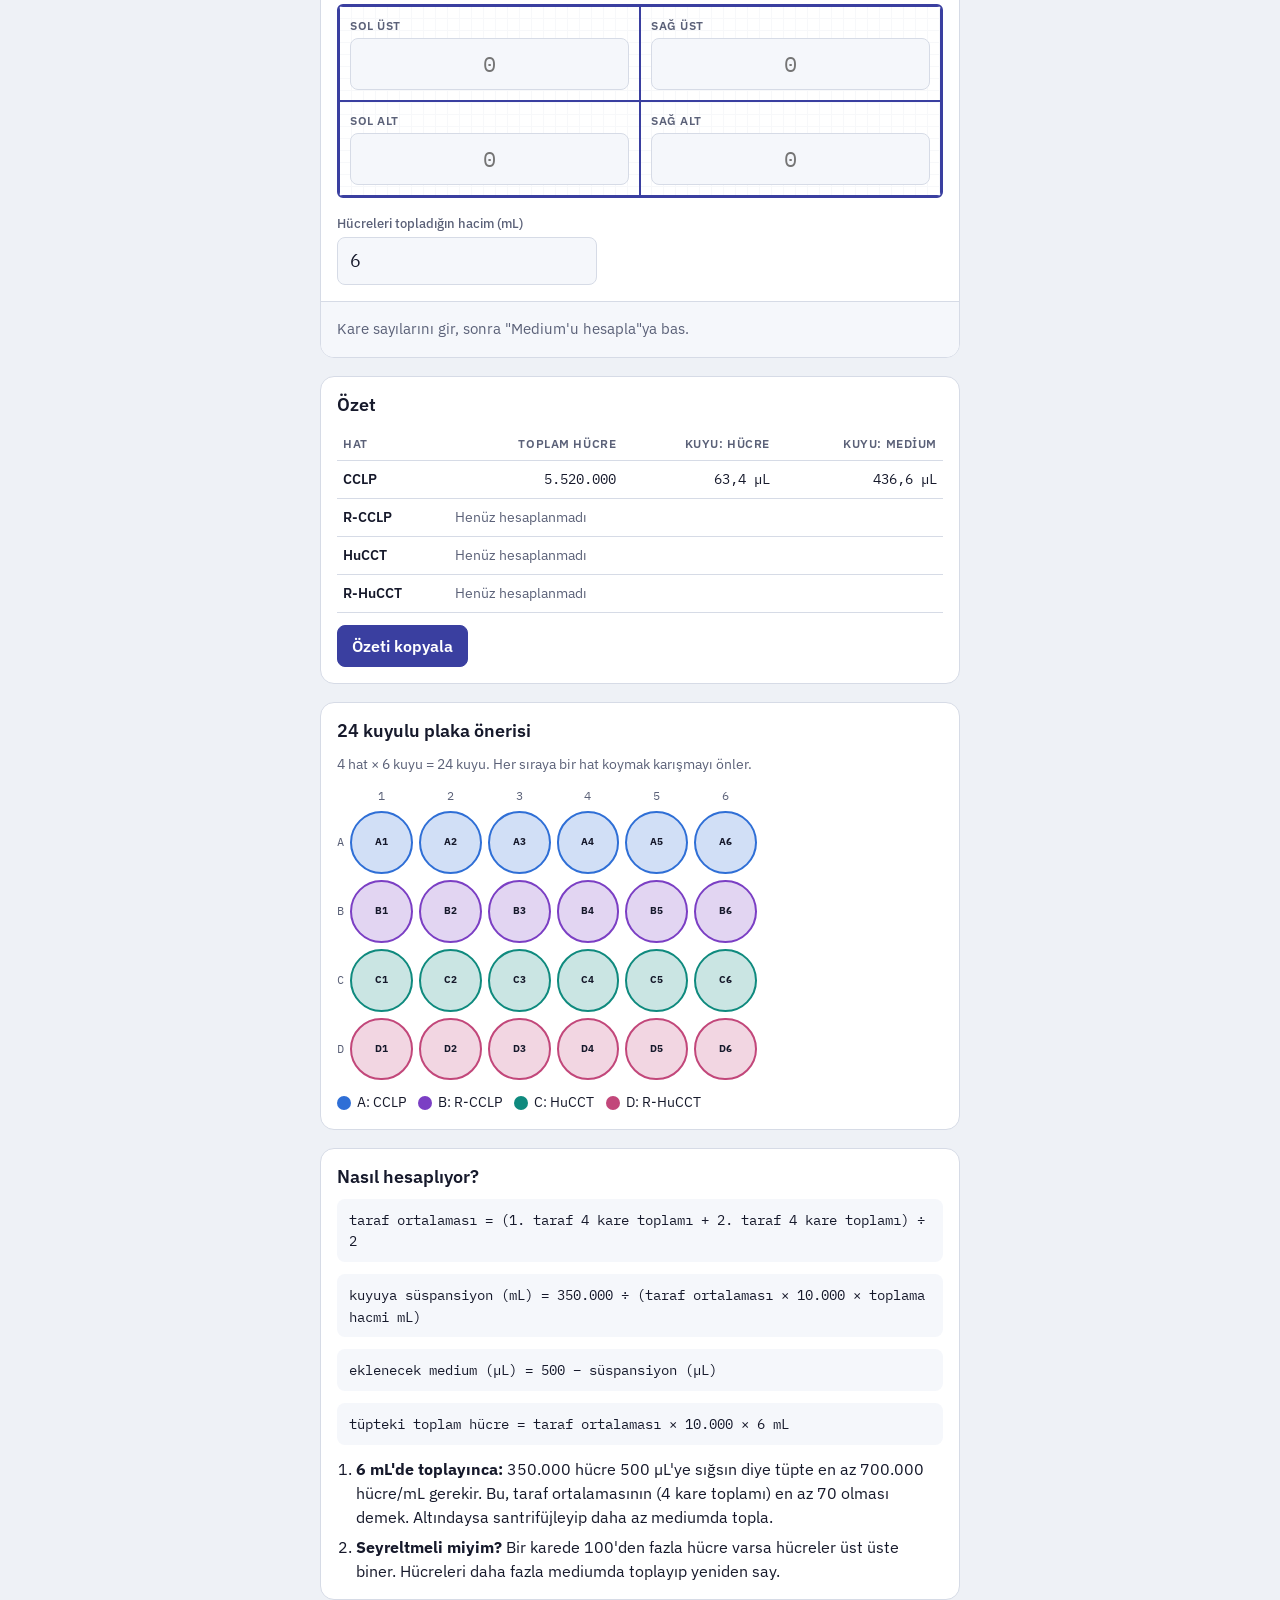
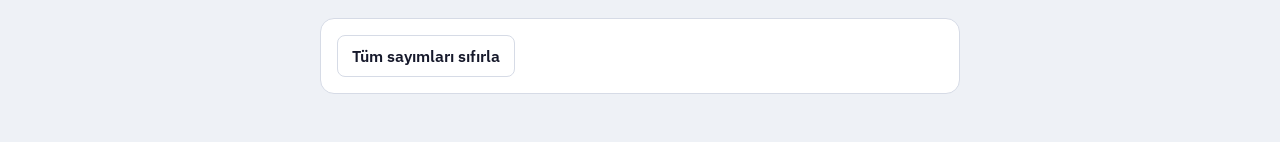
==== commit e466fd20: "Tek tüp karışım bölümü kaldırıldı Co-Authored-By: Claude Opus 5.5 <noreply@anthropic.com>" ====
--- a/index.html
+++ b/index.html
@@ -148,9 +148,7 @@
     <div class="set-grid">
       <div class="field"><label for="s-cells">Kuyu başı hücre</label><input type="text" inputmode="numeric" id="s-cells"></div>
       <div class="field"><label for="s-vol">Kuyu başı toplam hacim (µL)</label><input type="text" inputmode="decimal" id="s-vol"></div>
-      <div class="field"><label for="s-wells">Hat başı kuyu sayısı</label><input type="text" inputmode="numeric" id="s-wells"></div>
-      <div class="field"><label for="s-extra">Karışıma fazladan kuyu payı</label><input type="text" inputmode="numeric" id="s-extra"></div>
-    </div>
+      <div class="field"><label for="s-wells">Hat başı kuyu sayısı</label><input type="text" inputmode="numeric" id="s-wells"></div>    </div>
   </details>
 
   <div class="banner" id="exampleBanner" hidden>
@@ -185,7 +183,6 @@
     <ol>
       <li><strong>6 mL'de toplayınca:</strong> 350.000 hücre 500 µL'ye sığsın diye tüpte en az 700.000 hücre/mL gerekir. Bu, taraf ortalamasının (4 kare toplamı) en az 70 olması demek. Altındaysa santrifüjleyip daha az mediumda topla.</li>
       <li><strong>Seyreltmeli miyim?</strong> Bir karede 100'den fazla hücre varsa hücreler üst üste biner. Hücreleri daha fazla mediumda toplayıp yeniden say.</li>
-      <li><strong>Karışım yöntemi:</strong> Her kuyuya ayrı ayrı pipetlemek yerine bir hattın tüm kuyuları için süspansiyon ve mediumu tek tüpte karıştır, sonra her kuyuya toplam hacmi dağıt. Hem daha hızlı hem daha doğru. Fazladan kuyu payı pipet kaybını karşılar.</li>
     </ol>
   </section>
 
@@ -219,9 +216,9 @@
 function save(){try{localStorage.setItem(STORE,JSON.stringify(state))}catch(e){}}
 
 // settings
-const S={cells:'s-cells',vol:'s-vol',wells:'s-wells',extra:'s-extra'};
+const S={cells:'s-cells',vol:'s-vol',wells:'s-wells'};
 for(const k in S){const el=document.getElementById(S[k]);el.value=state.settings[k];el.addEventListener('input',()=>{state.settings[k]=el.value;save();update()})}
-function settings(){return{cells:parse(state.settings.cells),vol:parseDec(state.settings.vol),wells:parse(state.settings.wells),extra:parse(state.settings.extra)||0}}
+function settings(){return{cells:parse(state.settings.cells),vol:parseDec(state.settings.vol),wells:parse(state.settings.wells),extra:0}}
 
 // cards
 const cardsEl=document.getElementById('cards');
@@ -289,7 +286,7 @@
   if(n>=3&&cv>0.25)msgs.push(['warn',`Kareler arasında fark büyük (%${fmt(cv*100,0)}). Süspansiyonu iyice pipetleyip karıştır, hemositometreyi yeniden yükle.`]);
   if(!(tube>0))msgs.push(['bad','Hesap için "Hücreleri topladığın hacim" kutusunu doldur.']);
   else if(cellVol>st.vol)msgs.push(['bad',`Süspansiyon çok seyreltik: bir kuyuya ${fmt(cellVol,0)} µL gerekiyor, bu kuyu hacmini (${fmt(st.vol,0)} µL) aşıyor. Hücreleri santrifüjleyip daha az mediumda topla, sonra yeniden say.`]);
-  else if(cellVol<2)msgs.push(['warn',`Kuyu başı ${fmt(cellVol,1)} µL çok az, pipetlemesi zor. Karışım yöntemini kullan ya da süspansiyonu önce seyrelt.`]);
+  else if(cellVol<2)msgs.push(['warn',`Kuyu başı ${fmt(cellVol,1)} µL çok az, pipetlemesi zor. Süspansiyonu önce seyrelt.`]);
   if(Number.isFinite(avail)&&avail<need)msgs.push(['bad',`Tüpte toplam ${fmt(avail,0)} hücre var, ${nMix} kuyu için ${fmt(need,0)} gerekiyor. Yetmiyor.`]);
   else if(Number.isFinite(avail))msgs.push(['ok',`Tüpte toplam ${fmt(avail,0)} hücre var, ${nMix} kuyu için ${fmt(need,0)} gerekiyor. Yeterli.`]);
   if(!msgs.some(m=>m[0]!=='ok')&&msgs.length===0)msgs.push(['ok','Sayım aralığı uygun.']);
@@ -315,11 +312,6 @@
         <div class="step"><span class="sk">3. Eklenecek medium</span><span class="sv">${fmt(st.vol)} − ${fmt(r.cellVol,1)} = <strong>${r.ok?fmt(r.medVol,1)+' µL':'eksi çıkıyor'}</strong></span></div>
       </div>
       ${r.ok?pourHTML(fmt(r.cellVol,1)+' µL',fmt(r.medVol,1)+' µL'):''}</div>`;
-    if(r.ok){
-      h+=`<div class="recipe"><span class="title">İstersen tek tüpte: ${r.nMix} kuyuluk karışım</span>
-        ${pourHTML(volStr(r.mixCell),volStr(r.mixMed))}
-        <p class="then">İyice karıştır, sonra her kuyuya ${fmt(st.vol,0)} µL dağıt.</p></div>`;
-    }
     if(Number.isFinite(r.total))h+=`<div class="formula">Tüpteki toplam hücre: ${sa} × 10.000 × ${fmt(r.tube,1)} mL = ${fmt(r.total,0)}</div>`;
     h+=`<div class="msgs">${r.msgs.map(m=>`<div class="msg ${m[0]}">${m[1]}</div>`).join('')}</div>`;
     el.innerHTML=h;return r;
@@ -329,9 +321,9 @@
 
 function summary(st){
   const t=document.getElementById('sumTable');
-  let h='<thead><tr><th>Hat</th><th>Toplam hücre</th><th>Kuyu: hücre</th><th>Kuyu: medium</th><th>Karışım: hücre</th><th>Karışım: medium</th></tr></thead><tbody>';
+  let h='<thead><tr><th>Hat</th><th>Toplam hücre</th><th>Kuyu: hücre</th><th>Kuyu: medium</th></tr></thead><tbody>';
   state.lines.forEach((ln,i)=>{const r=results[i];
-    h+=`<tr><td>${esc(ln.name)}</td>`+(r&&r.ok?`<td>${Number.isFinite(r.total)?fmt(r.total,0):'–'}</td><td>${fmt(r.cellVol,1)} µL</td><td>${fmt(r.medVol,1)} µL</td><td>${volStr(r.mixCell)}</td><td>${volStr(r.mixMed)}</td>`:`<td colspan="5" style="text-align:left;font-family:var(--sans);color:var(--muted)">${r?'Süspansiyon çok seyreltik':'Henüz hesaplanmadı'}</td>`)+'</tr>'});
+    h+=`<tr><td>${esc(ln.name)}</td>`+(r&&r.ok?`<td>${Number.isFinite(r.total)?fmt(r.total,0):'–'}</td><td>${fmt(r.cellVol,1)} µL</td><td>${fmt(r.medVol,1)} µL</td>`:`<td colspan="3" style="text-align:left;font-family:var(--sans);color:var(--muted)">${r?'Süspansiyon çok seyreltik':'Henüz hesaplanmadı'}</td>`)+'</tr>'});
   t.innerHTML=h+'</tbody>';
 }
 function esc(s){return String(s).replace(/[&<>"]/g,c=>({'&':'&amp;','<':'&lt;','>':'&gt;','"':'&quot;'}[c]))}
@@ -351,7 +343,7 @@
   state.lines.forEach((ln,i)=>{const r=results[i];
     if(!r){s+=`${ln.name}: hesaplanmadı\n`;return}
     if(!r.ok){s+=`${ln.name}: süspansiyon çok seyreltik\n`;return}
-    s+=`${ln.name}: taraf ort ${fmt(r.sideAvg,1)}, toplam ${Number.isFinite(r.total)?fmt(r.total,0):'–'} hücre | kuyu: ${fmt(r.cellVol,1)} µL hücre + ${fmt(r.medVol,1)} µL medium | karışım (${r.nMix}): ${volStr(r.mixCell)} + ${volStr(r.mixMed)}\n`});
+    s+=`${ln.name}: taraf ort ${fmt(r.sideAvg,1)}, toplam ${Number.isFinite(r.total)?fmt(r.total,0):'–'} hücre | kuyu: ${fmt(r.cellVol,1)} µL hücre + ${fmt(r.medVol,1)} µL medium\n`});
   const toast=document.getElementById('toast');
   const done=()=>{toast.textContent='Kopyalandı';setTimeout(()=>toast.textContent='',2000)};
   try{navigator.clipboard.writeText(s).then(done,()=>{toast.textContent='Kopyalanamadı, tablodan elle seç.'})}catch(e){toast.textContent='Kopyalanamadı, tablodan elle seç.'}
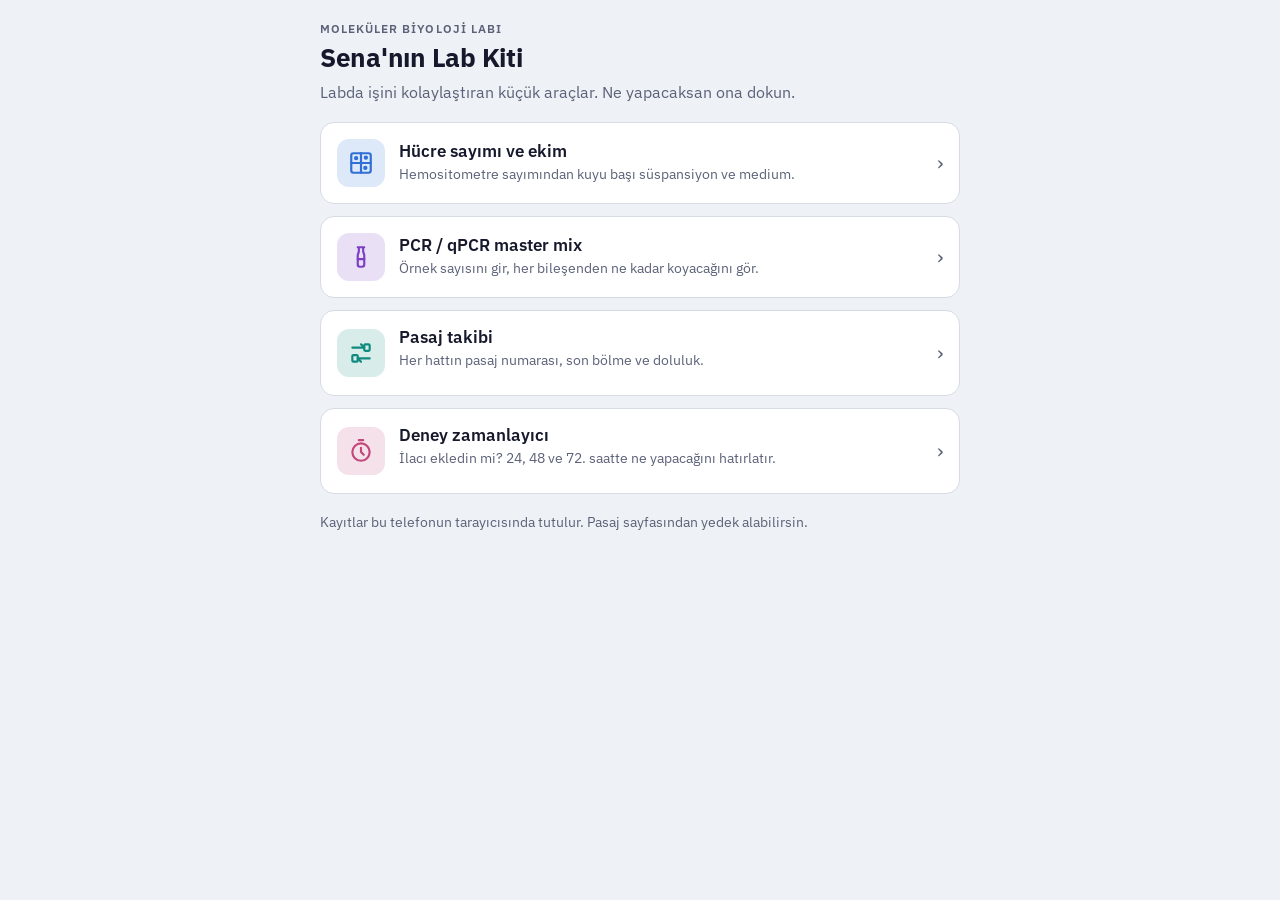
==== commit 7059c736: "Lab Kiti: ana menü + PCR master mix, pasaj takibi, deney zamanlayıcı Ekim hesabı ekim.html'e taşındı" ====
--- a/index.html
+++ b/index.html
@@ -3,366 +3,87 @@
 <head>
 <meta charset="utf-8">
 <meta name="viewport" content="width=device-width, initial-scale=1, viewport-fit=cover">
-<style>:root{padding-top:env(safe-area-inset-top,0px);padding-bottom:env(safe-area-inset-bottom,0px)}body{margin:0}img{max-width:100%}[hidden]{display:none!important}</style>
+<title>Sena'nın Lab Kiti</title>
+<meta name="description" content="Hücre sayımı, PCR master mix, pasaj takibi ve deney zamanlayıcısı">
+<meta name="theme-color" content="#3a3fa0">
+<link rel="icon" href="data:image/svg+xml,%3Csvg xmlns='http://www.w3.org/2000/svg' viewBox='0 0 32 32'%3E%3Crect width='32' height='32' rx='8' fill='%233a3fa0'/%3E%3Cpath d='M12 6h8M14 6v8l-6 10a2 2 0 0 0 2 3h12a2 2 0 0 0 2-3l-6-10V6' stroke='white' stroke-width='2.2' fill='none' stroke-linejoin='round'/%3E%3C/svg%3E">
+<link rel="preconnect" href="https://fonts.googleapis.com">
+<link rel="stylesheet" href="https://fonts.googleapis.com/css2?family=IBM+Plex+Mono:wght@400;600&family=IBM+Plex+Sans:wght@400;500;600;700&display=swap">
+<link rel="stylesheet" href="ortak.css">
+<style>
+.tiles{display:flex;flex-direction:column;gap:12px}
+.tile{display:grid;grid-template-columns:auto 1fr auto;gap:14px;align-items:center;background:var(--surface);border:1px solid var(--line);border-radius:14px;padding:16px;color:var(--fg);text-decoration:none;transition:border-color .15s,transform .15s}
+.tile:hover{border-color:var(--accent)}
+.tile:active{transform:scale(.99)}
+.tile:focus-visible{outline:3px solid var(--accent);outline-offset:2px}
+.ico{width:48px;height:48px;border-radius:12px;display:grid;place-items:center;flex:none}
+.ico svg{width:26px;height:26px}
+.tile h2{font-size:1.08rem}
+.tile p{font-size:.88rem;color:var(--muted);margin-top:2px}
+.tile .st{margin-top:8px;display:flex;flex-direction:column;gap:4px}
+.st .row{font-size:.84rem;display:flex;gap:6px;align-items:baseline;flex-wrap:wrap}
+.arrow{color:var(--muted);font-size:1.3rem}
+</style>
 </head>
 <body>
-<title>Sena'nın Ekim Hesabı</title>
-<meta name="claude:viewport-fit-sides" content="cover">
-<link rel="preconnect" href="https://fonts.googleapis.com">
-<link rel="stylesheet" href="https://fonts.googleapis.com/css2?family=IBM+Plex+Mono:wght@400;600&family=IBM+Plex+Sans:wght@400;500;600;700&display=swap">
-<style>
-/* Layout: one narrow column of cards (one per cell line), each card = hemocytometer 2x2 corner-square inputs + a big result panel; summary + 24-well plate map at the end. */
-:root{
-  --bg:#eef1f6; --surface:#ffffff; --surface-2:#f5f7fb; --line:#d6dbe6;
-  --fg:#16192b; --muted:#5b6178;
-  --trypan:#3a3fa0; --trypan-soft:#e3e4f6;
-  --ok:#1f7a4d; --ok-soft:#e1f3e9; --warn:#9a5b00; --warn-soft:#fdf0d9; --bad:#b3261e; --bad-soft:#fbe4e2;
-  --c1:#2f6fd6; --c2:#7b3fc4; --c3:#0f8a7e; --c4:#c2477a;
-  --sans:"IBM Plex Sans",system-ui,-apple-system,"Segoe UI",sans-serif;
-  --mono:"IBM Plex Mono",ui-monospace,"SFMono-Regular",Consolas,monospace;
-}
-@media (prefers-color-scheme: dark){:root:not([data-theme="light"]){
-  --bg:#10121c; --surface:#191c29; --surface-2:#202436; --line:#33384d;
-  --fg:#e9ebf5; --muted:#9aa0b8;
-  --trypan:#9fa4ff; --trypan-soft:#2a2d55;
-  --ok:#5fd39a; --ok-soft:#173327; --warn:#f0b450; --warn-soft:#3a2c12; --bad:#ff8a80; --bad-soft:#3d1c1a;
-  --c1:#6ea0ff; --c2:#b88cf0; --c3:#4fd1c2; --c4:#f28ab5; color-scheme:dark}}
-:root[data-theme="dark"]{
-  --bg:#10121c; --surface:#191c29; --surface-2:#202436; --line:#33384d;
-  --fg:#e9ebf5; --muted:#9aa0b8;
-  --trypan:#9fa4ff; --trypan-soft:#2a2d55;
-  --ok:#5fd39a; --ok-soft:#173327; --warn:#f0b450; --warn-soft:#3a2c12; --bad:#ff8a80; --bad-soft:#3d1c1a;
-  --c1:#6ea0ff; --c2:#b88cf0; --c3:#4fd1c2; --c4:#f28ab5; color-scheme:dark}
-
-*{box-sizing:border-box}
-body{background:var(--bg);color:var(--fg);font-family:var(--sans);font-size:16px;line-height:1.5;
-  padding-left:max(16px,env(safe-area-inset-left,0px));padding-right:max(16px,env(safe-area-inset-right,0px));padding-block:20px 48px}
-.wrap{max-width:640px;margin:0 auto;display:flex;flex-direction:column;gap:18px}
-h1,h2,h3{text-wrap:balance;margin:0;line-height:1.2}
-h1{font-size:1.6rem;font-weight:700;letter-spacing:-.01em}
-h2{font-size:1.15rem;font-weight:600}
-.eyebrow{font-size:.72rem;letter-spacing:.09em;text-transform:uppercase;color:var(--muted);font-weight:600}
-p{margin:0}
-.muted{color:var(--muted)}
-.num{font-family:var(--mono);font-variant-numeric:tabular-nums}
-
-header{display:flex;flex-direction:column;gap:6px}
-header p{color:var(--muted);max-width:60ch}
-
-details.settings{background:var(--surface);border:1px solid var(--line);border-radius:12px}
-details.settings summary{cursor:pointer;padding:14px 16px;display:flex;justify-content:space-between;align-items:center;gap:12px;list-style:none;font-weight:600}
-details.settings summary::-webkit-details-marker{display:none}
-details.settings summary .sumtext{font-weight:400;color:var(--muted);font-size:.85rem;text-align:right}
-.set-grid{display:grid;grid-template-columns:1fr 1fr;gap:12px;padding:0 16px 16px}
-.field{display:flex;flex-direction:column;gap:4px;min-width:0}
-.field label{font-size:.8rem;color:var(--muted);font-weight:500}
-input[type=text]{font:inherit;font-family:var(--mono);font-size:1.1rem;width:100%;min-width:0;padding:10px 12px;border:1.5px solid var(--line);border-radius:8px;background:var(--surface-2);color:var(--fg)}
-input[type=text]:focus{outline:none;border-color:var(--trypan);box-shadow:0 0 0 3px var(--trypan-soft)}
-input.name{font-family:var(--sans);font-weight:600}
-
-.banner{background:var(--trypan-soft);color:var(--fg);border-radius:10px;padding:12px 14px;font-size:.9rem;display:flex;gap:12px;align-items:center;justify-content:space-between;flex-wrap:wrap}
-button{font:inherit;cursor:pointer;border-radius:8px;border:1.5px solid var(--line);background:var(--surface);color:var(--fg);padding:8px 14px;font-weight:600}
-button:focus-visible{outline:3px solid var(--trypan);outline-offset:2px}
-button.primary{background:var(--trypan);border-color:var(--trypan);color:var(--surface)}
-button.ghost{background:transparent}
-
-.card{background:var(--surface);border:1px solid var(--line);border-radius:14px;overflow:hidden}
-.card-head{display:flex;align-items:center;gap:10px;padding:14px 16px;border-bottom:1px solid var(--line)}
-.dot{width:14px;height:14px;border-radius:50%;flex:none}
-.card-head input.name{border:none;background:transparent;padding:4px 0;font-size:1.15rem}
-.card-head input.name:focus{box-shadow:none;border-bottom:2px solid var(--trypan);border-radius:0}
-.card-body{padding:16px;display:flex;flex-direction:column;gap:16px}
-
-/* hemocytometer: 4 corner squares */
-.hemo{display:grid;grid-template-columns:1fr 1fr;gap:0;border:2px solid var(--trypan);border-radius:6px;overflow:hidden;
-  background-image:linear-gradient(var(--line) 1px,transparent 1px),linear-gradient(90deg,var(--line) 1px,transparent 1px);background-size:12px 12px}
-.sq{padding:10px;display:flex;flex-direction:column;gap:4px;border:1px solid var(--trypan);background:color-mix(in srgb,var(--surface) 82%,transparent)}
-.sq label{font-size:.72rem;color:var(--muted);letter-spacing:.05em;text-transform:uppercase;font-weight:600}
-.sq input{font-size:1.4rem;text-align:center;padding:8px}
-.row2{display:grid;grid-template-columns:1fr 1fr;gap:12px}
-.chips{display:flex;flex-wrap:wrap;gap:6px;align-items:center}
-.chip{padding:6px 10px;border-radius:999px;font-size:.85rem;font-weight:500}
-.chip[aria-pressed="true"]{background:var(--trypan);border-color:var(--trypan);color:var(--surface)}
-.chips input{width:70px;padding:6px 8px;font-size:.95rem}
-
-.result{background:var(--surface-2);border-top:1px solid var(--line);padding:16px;display:flex;flex-direction:column;gap:14px}
-.stats{display:grid;grid-template-columns:repeat(3,1fr);gap:8px}
-.stat{display:flex;flex-direction:column;gap:2px;min-width:0}
-.stat .v{font-family:var(--mono);font-size:1.05rem;font-weight:600;font-variant-numeric:tabular-nums;overflow-wrap:anywhere}
-.stat .k{font-size:.72rem;color:var(--muted);text-transform:uppercase;letter-spacing:.06em}
-.recipe{display:flex;flex-direction:column;gap:8px;background:var(--surface);border:1.5px solid var(--line);border-radius:10px;padding:14px}
-.recipe.main{border-color:var(--trypan)}
-.recipe .title{font-size:.8rem;font-weight:600;color:var(--muted);text-transform:uppercase;letter-spacing:.06em}
-.pour{display:grid;grid-template-columns:1fr auto 1fr;align-items:center;gap:8px}
-.pour .part{display:flex;flex-direction:column;min-width:0}
-.pour .big{font-family:var(--mono);font-size:1.6rem;font-weight:600;font-variant-numeric:tabular-nums;line-height:1.1}
-.pour .lbl{font-size:.82rem;color:var(--muted)}
-.pour .plus{font-size:1.4rem;color:var(--muted)}
-.recipe .then{font-size:.9rem}
-.steps{display:flex;flex-direction:column;gap:8px}
-.step{display:flex;flex-direction:column;gap:2px;padding-bottom:8px;border-bottom:1px dashed var(--line)}
-.step .sk{font-size:.8rem;color:var(--muted);font-weight:600}
-.step .sv{font-family:var(--mono);font-variant-numeric:tabular-nums;font-size:.95rem;overflow-wrap:anywhere}
-.step .sv strong{color:var(--trypan);font-size:1.05rem}
-.msgs{display:flex;flex-direction:column;gap:6px}
-.msg{padding:9px 12px;border-radius:8px;font-size:.88rem;border-left:4px solid}
-.msg.ok{background:var(--ok-soft);border-color:var(--ok)}
-.msg.warn{background:var(--warn-soft);border-color:var(--warn)}
-.msg.bad{background:var(--bad-soft);border-color:var(--bad)}
-.empty{color:var(--muted);font-size:.92rem}
-.calc-btn{width:100%;padding:16px;font-size:1.1rem;border-radius:10px}
-
-.panel{background:var(--surface);border:1px solid var(--line);border-radius:14px;padding:16px;display:flex;flex-direction:column;gap:12px}
-.tbl-wrap{overflow-x:auto}
-table{border-collapse:collapse;width:100%;font-size:.88rem}
-th,td{padding:8px 6px;text-align:right;border-bottom:1px solid var(--line);white-space:nowrap}
-th:first-child,td:first-child{text-align:left}
-th{font-size:.72rem;color:var(--muted);text-transform:uppercase;letter-spacing:.05em;font-weight:600}
-td{font-family:var(--mono);font-variant-numeric:tabular-nums}
-td:first-child{font-family:var(--sans);font-weight:600}
-
-.plate{display:grid;grid-template-columns:auto repeat(6,1fr);gap:6px;align-items:center;max-width:420px}
-.plate .rl,.plate .cl{font-family:var(--mono);font-size:.75rem;color:var(--muted);text-align:center}
-.well{aspect-ratio:1;max-width:100%;border-radius:50%;border:2px solid;display:grid;place-items:center;font-size:.6rem;font-weight:700}
-.legend{display:flex;flex-wrap:wrap;gap:12px;font-size:.85rem}
-.legend span{display:inline-flex;align-items:center;gap:6px}
-
-.howto ol{margin:0;padding-left:1.2em;display:flex;flex-direction:column;gap:6px}
-.formula{font-family:var(--mono);background:var(--surface-2);border-radius:8px;padding:10px 12px;font-size:.9rem;overflow-x:auto}
-.actions{display:flex;gap:8px;flex-wrap:wrap;align-items:center}
-.confirm{display:flex;gap:8px;align-items:center;flex-wrap:wrap;font-size:.9rem}
-.toast{font-size:.85rem;color:var(--ok)}
-@media (max-width:420px){.set-grid{grid-template-columns:1fr 1fr}.stats{grid-template-columns:1fr 1fr}.pour .big{font-size:1.35rem}}
-@media (prefers-reduced-motion:reduce){*{transition:none!important}}
-</style>
-
 <div class="wrap">
   <header>
-    <span class="eyebrow">Hemositometre → kuyu ekimi</span>
-    <h1>Sena'nın Ekim Hesabı</h1>
-    <p>Hemositometrenin iki tarafındaki köşe karelerde saydığın canlı hücreleri yaz, gerisini sayfa hesaplasın. Her hücre hattı için kuyu başına ne kadar süspansiyon ve ne kadar medium koyacağın aşağıda çıkar.</p>
+    <span class="eyebrow">Moleküler biyoloji labı</span>
+    <h1>Sena'nın Lab Kiti</h1>
+    <p>Labda işini kolaylaştıran küçük araçlar. Ne yapacaksan ona dokun.</p>
   </header>
 
-  <details class="settings" id="settings">
-    <summary><span>Deney ayarları</span><span class="sumtext" id="setSummary"></span></summary>
-    <div class="set-grid">
-      <div class="field"><label for="s-cells">Kuyu başı hücre</label><input type="text" inputmode="numeric" id="s-cells"></div>
-      <div class="field"><label for="s-vol">Kuyu başı toplam hacim (µL)</label><input type="text" inputmode="decimal" id="s-vol"></div>
-      <div class="field"><label for="s-wells">Hat başı kuyu sayısı</label><input type="text" inputmode="numeric" id="s-wells"></div>    </div>
-  </details>
+  <nav class="tiles" aria-label="Araçlar">
+    <a class="tile" href="ekim.html">
+      <span class="ico" style="background:color-mix(in srgb,var(--c1) 16%,transparent);color:var(--c1)"><svg viewBox="0 0 24 24" fill="none" stroke="currentColor" stroke-width="2" stroke-linecap="round"><rect x="3" y="3" width="18" height="18" rx="2"/><path d="M3 12h18M12 3v18"/><circle cx="7.5" cy="7.5" r="1" fill="currentColor"/><circle cx="16" cy="16.5" r="1" fill="currentColor"/><circle cx="16.5" cy="7" r="1" fill="currentColor"/></svg></span>
+      <div><h2>Hücre sayımı ve ekim</h2><p>Hemositometre sayımından kuyu başı süspansiyon ve medium.</p></div>
+      <span class="arrow" aria-hidden="true">›</span>
+    </a>
+    <a class="tile" href="pcr.html">
+      <span class="ico" style="background:color-mix(in srgb,var(--c2) 16%,transparent);color:var(--c2)"><svg viewBox="0 0 24 24" fill="none" stroke="currentColor" stroke-width="2" stroke-linecap="round" stroke-linejoin="round"><path d="M9 3h6M10 3v4l-1 3v9a2 2 0 0 0 2 2h2a2 2 0 0 0 2-2v-9l-1-3V3"/><path d="M9 14h6"/></svg></span>
+      <div><h2>PCR / qPCR master mix</h2><p>Örnek sayısını gir, her bileşenden ne kadar koyacağını gör.</p></div>
+      <span class="arrow" aria-hidden="true">›</span>
+    </a>
+    <a class="tile" href="pasaj.html">
+      <span class="ico" style="background:color-mix(in srgb,var(--c3) 16%,transparent);color:var(--c3)"><svg viewBox="0 0 24 24" fill="none" stroke="currentColor" stroke-width="2" stroke-linecap="round" stroke-linejoin="round"><path d="M4 7h11l-3-3M20 17H9l3 3"/><rect x="15" y="4" width="5" height="6" rx="1"/><rect x="4" y="14" width="5" height="6" rx="1"/></svg></span>
+      <div><h2>Pasaj takibi</h2><p>Her hattın pasaj numarası, son bölme ve doluluk.</p><div class="st" id="st-pasaj"></div></div>
+      <span class="arrow" aria-hidden="true">›</span>
+    </a>
+    <a class="tile" href="deney.html">
+      <span class="ico" style="background:color-mix(in srgb,var(--c4) 16%,transparent);color:var(--c4)"><svg viewBox="0 0 24 24" fill="none" stroke="currentColor" stroke-width="2" stroke-linecap="round" stroke-linejoin="round"><circle cx="12" cy="13" r="8"/><path d="M12 9v4l2.5 2.5M10 2h4"/></svg></span>
+      <div><h2>Deney zamanlayıcı</h2><p>İlacı ekledin mi? 24, 48 ve 72. saatte ne yapacağını hatırlatır.</p><div class="st" id="st-deney"></div></div>
+      <span class="arrow" aria-hidden="true">›</span>
+    </a>
+  </nav>
 
-  <div class="banner" id="exampleBanner" hidden>
-    <span><strong>İlk karttaki sayılar örnek.</strong> Kendi sayımını yazınca ya da temizleyince bu uyarı kaybolur.</span>
-    <button class="ghost" id="clearExample">Örneği temizle</button>
-  </div>
-
-  <div id="cards" class="wrap" style="gap:18px"></div>
-
-  <section class="panel">
-    <h2>Özet</h2>
-    <div class="tbl-wrap"><table id="sumTable"></table></div>
-    <div class="actions">
-      <button class="primary" id="copyBtn">Özeti kopyala</button>
-      <span class="toast" id="toast" role="status"></span>
-    </div>
-  </section>
-
-  <section class="panel">
-    <h2>24 kuyulu plaka önerisi</h2>
-    <p class="muted" style="font-size:.9rem">4 hat × 6 kuyu = 24 kuyu. Her sıraya bir hat koymak karışmayı önler.</p>
-    <div class="plate" id="plate"></div>
-    <div class="legend" id="legend"></div>
-  </section>
-
-  <section class="panel howto">
-    <h2>Nasıl hesaplıyor?</h2>
-    <div class="formula">taraf ortalaması = (1. taraf 4 kare toplamı + 2. taraf 4 kare toplamı) ÷ 2</div>
-    <div class="formula">kuyuya süspansiyon (mL) = 350.000 ÷ (taraf ortalaması × 10.000 × toplama hacmi mL)</div>
-    <div class="formula">eklenecek medium (µL) = 500 − süspansiyon (µL)</div>
-    <div class="formula">tüpteki toplam hücre = taraf ortalaması × 10.000 × 6 mL</div>
-    <ol>
-      <li><strong>6 mL'de toplayınca:</strong> 350.000 hücre 500 µL'ye sığsın diye tüpte en az 700.000 hücre/mL gerekir. Bu, taraf ortalamasının (4 kare toplamı) en az 70 olması demek. Altındaysa santrifüjleyip daha az mediumda topla.</li>
-      <li><strong>Seyreltmeli miyim?</strong> Bir karede 100'den fazla hücre varsa hücreler üst üste biner. Hücreleri daha fazla mediumda toplayıp yeniden say.</li>
-    </ol>
-  </section>
-
-  <section class="panel">
-    <div class="actions" id="resetArea">
-      <button id="resetBtn">Tüm sayımları sıfırla</button>
-    </div>
-  </section>
+  <p class="muted small">Kayıtlar bu telefonun tarayıcısında tutulur. Pasaj sayfasından yedek alabilirsin.</p>
 </div>
 
+<script src="ortak.js"></script>
 <script>
 (function(){
-const COLORS=['--c1','--c2','--c3','--c4'];
-const DEFAULT_LINES=['CCLP','R-CCLP','HuCCT','R-HuCCT'];
-const STORE='sena-ekim-v4';
-const fmt=(n,d=0)=>Number.isFinite(n)?n.toLocaleString('tr-TR',{minimumFractionDigits:d,maximumFractionDigits:d}):'–';
-const parse=v=>{if(v==null)return NaN;const s=String(v).trim().replace(/\./g,'').replace(',', '.');if(s==='')return NaN;return Number(s)};
-const parseDec=v=>{if(v==null)return NaN;const s=String(v).trim().replace(',', '.');if(s==='')return NaN;return Number(s)};
-const sci=n=>{if(!Number.isFinite(n)||n<=0)return '–';const e=Math.floor(Math.log10(n));const m=n/Math.pow(10,e);return fmt(m,2)+' × 10'+sup(e)};
-const sup=e=>String(e).split('').map(c=>'⁰¹²³⁴⁵⁶⁷⁸⁹'['0123456789'.indexOf(c)]||c).join('');
-
-function blankLine(name){return {name,sq:Array(8).fill(''),dead:'',df:'1',tube:'6'}}
-function defaults(){
-  const lines=DEFAULT_LINES.map(blankLine);
-  lines[0].sq=['22','25','23','24','21','24','23','22'];lines[0].shown=true;
-  return {settings:{cells:'350000',vol:'500',wells:'6',extra:'1'},lines,example:true};
-}
-let state;
-try{state=JSON.parse(localStorage.getItem(STORE))}catch(e){state=null}
-if(!state||!state.lines||state.lines.length!==4)state=defaults();
-function save(){try{localStorage.setItem(STORE,JSON.stringify(state))}catch(e){}}
-
-// settings
-const S={cells:'s-cells',vol:'s-vol',wells:'s-wells'};
-for(const k in S){const el=document.getElementById(S[k]);el.value=state.settings[k];el.addEventListener('input',()=>{state.settings[k]=el.value;save();update()})}
-function settings(){return{cells:parse(state.settings.cells),vol:parseDec(state.settings.vol),wells:parse(state.settings.wells),extra:0}}
-
-// cards
-const cardsEl=document.getElementById('cards');
-const refs=[];
-state.lines.forEach((ln,i)=>{
-  const c=document.createElement('article');c.className='card';
-  const col=`var(${COLORS[i]})`;
-  c.innerHTML=`
-  <div class="card-head"><span class="dot" style="background:${col}"></span>
-    <input type="text" class="name" id="n${i}" aria-label="Hücre hattı adı"></div>
-  <div class="card-body">
-    ${[0,1].map(side=>`<div>
-      <div class="eyebrow" style="margin-bottom:6px">${side+1}. taraf · canlı hücre (4 kare)</div>
-      <div class="hemo">
-        ${['Sol üst','Sağ üst','Sol alt','Sağ alt'].map((t,k)=>{const j=side*4+k;return `<div class="sq"><label for="q${i}_${j}">${t}</label><input type="text" inputmode="numeric" id="q${i}_${j}" placeholder="0"></div>`}).join('')}
-      </div>
-    </div>`).join('')}
-    <div class="field" style="max-width:260px"><label for="t${i}">Hücreleri topladığın hacim (mL)</label><input type="text" inputmode="decimal" id="t${i}" placeholder="–"></div>
-  </div>
-  <div class="result" id="r${i}" aria-live="polite"></div>`;
-  cardsEl.appendChild(c);
-  const name=c.querySelector('#n'+i);name.value=ln.name;
-  name.addEventListener('input',()=>{ln.name=name.value;save();update()});
-  for(let j=0;j<8;j++){const q=c.querySelector(`#q${i}_${j}`);q.value=ln.sq[j];q.addEventListener('input',()=>{ln.sq[j]=q.value;touch(i);save();update()})}
-  const t=c.querySelector('#t'+i);t.value=ln.tube;t.addEventListener('input',()=>{ln.tube=t.value;touch(i);save();update()});
-  refs.push({res:c.querySelector('#r'+i)});
-});
-function touch(i){state.lines[i].shown=false;if(i===0&&state.example){state.example=false;banner()}}
-cardsEl.addEventListener('click',e=>{const b=e.target.closest('.calc-btn');if(!b)return;const i=+b.dataset.i;
-  state.lines[i].shown=true;save();update();const el=refs[i].res;el.scrollIntoView({block:'nearest',behavior:matchMedia('(prefers-reduced-motion: reduce)').matches?'auto':'smooth'})});
-function banner(){document.getElementById('exampleBanner').hidden=!state.example}
-document.getElementById('clearExample').addEventListener('click',()=>{
-  const l=state.lines[0];l.sq=Array(8).fill('');state.example=false;
-  for(let j=0;j<8;j++)document.getElementById(`q0_${j}`).value='';
-  save();banner();update();
-});
-
-function calc(ln,st){
-  const vals=ln.sq.map(parse).filter(Number.isFinite);
-  const n=vals.length;if(!n)return null;
-  const sum=vals.reduce((a,b)=>a+b,0),avg=sum/n; // avg = kare başı (uyarılar için)
-  // Lab yöntemi: her tarafın 4 kare TOPLAMI, iki tarafın ortalaması (÷2)
-  const sides=[ln.sq.slice(0,4),ln.sq.slice(4,8)].map(a=>a.map(parse).filter(Number.isFinite));
-  const used=sides.map((a,k)=>({k,cnt:a.length,sum:a.reduce((x,y)=>x+y,0)})).filter(s=>s.cnt>0);
-  const sideAvg=used.reduce((x,s)=>x+s.sum,0)/used.length;
-  const df=1;
-  const conc=sideAvg*1e4;
-  const sd=n>1?Math.sqrt(vals.reduce((a,b)=>a+(b-avg)**2,0)/(n-1)):0;
-  const cv=avg>0?sd/avg:0;
-  const tube=parseDec(ln.tube);
-  const total=Number.isFinite(tube)?conc*tube:NaN; // ort × 10.000 × hacim(mL)
-  // Kullanıcının istediği formül: kuyuya süspansiyon (mL) = 350.000 ÷ (taraf ort × 10.000 × toplama hacmi)
-  const cellMl=conc>0&&tube>0?st.cells/(conc*tube):Infinity;
-  const cellVol=cellMl*1000;
-  const medVol=st.vol-cellVol;
-  const nMix=(st.wells||0)+(st.extra||0);
-  const mixCell=cellVol*nMix, mixMed=st.vol*nMix-mixCell;
-  const avail=total;
-  const need=st.cells*nMix;
-  const msgs=[];
-  used.forEach(s=>{if(s.cnt<4)msgs.push(['warn',`${s.k+1}. tarafta ${s.cnt} kare girildi. Toplam 4 kare üzerinden alınıyor, eksik kareyi de gir.`])});
-  if(used.length===1)msgs.push(['warn',`Sadece ${used[0].k+1}. taraf girildi; ÷2 yapılmadı, o tarafın toplamı kullanıldı.`]);
-  if(used.length===2&&Math.max(used[0].sum,used[1].sum)>0&&Math.abs(used[0].sum-used[1].sum)/Math.max(used[0].sum,used[1].sum)>0.2)msgs.push(['warn',`İki taraf arasında fark büyük (${fmt(used[0].sum)} ve ${fmt(used[1].sum)}). Süspansiyonu iyice karıştırıp yeniden yükle.`]);
-  if(avg>100)msgs.push(['warn',`Kare başı ${fmt(avg,0)} hücre. Bu kalabalık, hücreler üst üste binebilir. Daha fazla mediumda toplayıp yeniden say.`]);
-  if(n>=3&&cv>0.25)msgs.push(['warn',`Kareler arasında fark büyük (%${fmt(cv*100,0)}). Süspansiyonu iyice pipetleyip karıştır, hemositometreyi yeniden yükle.`]);
-  if(!(tube>0))msgs.push(['bad','Hesap için "Hücreleri topladığın hacim" kutusunu doldur.']);
-  else if(cellVol>st.vol)msgs.push(['bad',`Süspansiyon çok seyreltik: bir kuyuya ${fmt(cellVol,0)} µL gerekiyor, bu kuyu hacmini (${fmt(st.vol,0)} µL) aşıyor. Hücreleri santrifüjleyip daha az mediumda topla, sonra yeniden say.`]);
-  else if(cellVol<2)msgs.push(['warn',`Kuyu başı ${fmt(cellVol,1)} µL çok az, pipetlemesi zor. Süspansiyonu önce seyrelt.`]);
-  if(Number.isFinite(avail)&&avail<need)msgs.push(['bad',`Tüpte toplam ${fmt(avail,0)} hücre var, ${nMix} kuyu için ${fmt(need,0)} gerekiyor. Yetmiyor.`]);
-  else if(Number.isFinite(avail))msgs.push(['ok',`Tüpte toplam ${fmt(avail,0)} hücre var, ${nMix} kuyu için ${fmt(need,0)} gerekiyor. Yeterli.`]);
-  if(!msgs.some(m=>m[0]!=='ok')&&msgs.length===0)msgs.push(['ok','Sayım aralığı uygun.']);
-  return {n,avg,used,sideAvg,df,conc,cv,total,tube,cellMl,cellVol,medVol,nMix,mixCell,mixMed,avail,need,msgs,ok:cellVol<=st.vol};
-}
-
-function pourHTML(a,b){return `<div class="pour"><div class="part"><span class="big">${a}</span><span class="lbl">hücre süspansiyonu</span></div><span class="plus">+</span><div class="part"><span class="big">${b}</span><span class="lbl">medium</span></div></div>`}
-const volStr=v=>v>=1000?fmt(v/1000,3)+' mL':fmt(v,1)+' µL';
-
-let results=[];
-function update(){
-  const st=settings();
-  document.getElementById('setSummary').textContent=`${fmt(st.cells)} hücre · ${fmt(st.vol)} µL · ${fmt(st.wells)} kuyu`;
-  results=state.lines.map((ln,i)=>{
-    const r=calc(ln,st);const el=refs[i].res;
-    if(!r){el.innerHTML='<p class="empty">Kare sayılarını gir, sonra "Medium\'u hesapla"ya bas.</p>';return null}
-    if(!ln.shown){el.innerHTML=`<button type="button" class="primary calc-btn" data-i="${i}">Medium'u hesapla</button>`;return null}
-    const sa=fmt(r.sideAvg,1);
-    let h=`<div class="recipe main"><span class="title">Kuyu başı hesap</span>
-      <div class="steps">
-        <div class="step"><span class="sk">1. Taraf ortalaması</span><span class="sv">${r.used.length===2?'('+fmt(r.used[0].sum)+' + '+fmt(r.used[1].sum)+') ÷ 2 = ':''}<strong>${sa}</strong></span></div>
-        <div class="step"><span class="sk">2. Kuyuya hücre süspansiyonu</span><span class="sv">${fmt(st.cells)} ÷ (${sa} × 10.000 × ${Number.isFinite(r.tube)?fmt(r.tube,1):'?'}) =${fmt(r.cellMl,4)} mL = <strong>${fmt(r.cellVol,1)} µL</strong></span></div>
-        <div class="step"><span class="sk">3. Eklenecek medium</span><span class="sv">${fmt(st.vol)} − ${fmt(r.cellVol,1)} = <strong>${r.ok?fmt(r.medVol,1)+' µL':'eksi çıkıyor'}</strong></span></div>
-      </div>
-      ${r.ok?pourHTML(fmt(r.cellVol,1)+' µL',fmt(r.medVol,1)+' µL'):''}</div>`;
-    if(Number.isFinite(r.total))h+=`<div class="formula">Tüpteki toplam hücre: ${sa} × 10.000 × ${fmt(r.tube,1)} mL = ${fmt(r.total,0)}</div>`;
-    h+=`<div class="msgs">${r.msgs.map(m=>`<div class="msg ${m[0]}">${m[1]}</div>`).join('')}</div>`;
-    el.innerHTML=h;return r;
-  });
-  summary(st);plate();
-}
-
-function summary(st){
-  const t=document.getElementById('sumTable');
-  let h='<thead><tr><th>Hat</th><th>Toplam hücre</th><th>Kuyu: hücre</th><th>Kuyu: medium</th></tr></thead><tbody>';
-  state.lines.forEach((ln,i)=>{const r=results[i];
-    h+=`<tr><td>${esc(ln.name)}</td>`+(r&&r.ok?`<td>${Number.isFinite(r.total)?fmt(r.total,0):'–'}</td><td>${fmt(r.cellVol,1)} µL</td><td>${fmt(r.medVol,1)} µL</td>`:`<td colspan="3" style="text-align:left;font-family:var(--sans);color:var(--muted)">${r?'Süspansiyon çok seyreltik':'Henüz hesaplanmadı'}</td>`)+'</tr>'});
-  t.innerHTML=h+'</tbody>';
-}
-function esc(s){return String(s).replace(/[&<>"]/g,c=>({'&':'&amp;','<':'&lt;','>':'&gt;','"':'&quot;'}[c]))}
-
-function plate(){
-  const p=document.getElementById('plate');let h='<span></span>';
-  for(let c=1;c<=6;c++)h+=`<span class="cl">${c}</span>`;
-  'ABCD'.split('').forEach((r,i)=>{h+=`<span class="rl">${r}</span>`;
-    for(let c=1;c<=6;c++)h+=`<span class="well" style="border-color:var(${COLORS[i]});background:color-mix(in srgb,var(${COLORS[i]}) 22%,transparent);color:var(--fg)">${r}${c}</span>`});
-  p.innerHTML=h;
-  document.getElementById('legend').innerHTML=state.lines.map((l,i)=>`<span><span class="dot" style="background:var(${COLORS[i]})"></span>${'ABCD'[i]}: ${esc(l.name)}</span>`).join('');
-}
-
-document.getElementById('copyBtn').addEventListener('click',()=>{
-  const st=settings();
-  let s=`Ekim hesabı (${fmt(st.cells)} hücre/kuyu, ${fmt(st.vol)} µL)\n`;
-  state.lines.forEach((ln,i)=>{const r=results[i];
-    if(!r){s+=`${ln.name}: hesaplanmadı\n`;return}
-    if(!r.ok){s+=`${ln.name}: süspansiyon çok seyreltik\n`;return}
-    s+=`${ln.name}: taraf ort ${fmt(r.sideAvg,1)}, toplam ${Number.isFinite(r.total)?fmt(r.total,0):'–'} hücre | kuyu: ${fmt(r.cellVol,1)} µL hücre + ${fmt(r.medVol,1)} µL medium\n`});
-  const toast=document.getElementById('toast');
-  const done=()=>{toast.textContent='Kopyalandı';setTimeout(()=>toast.textContent='',2000)};
-  try{navigator.clipboard.writeText(s).then(done,()=>{toast.textContent='Kopyalanamadı, tablodan elle seç.'})}catch(e){toast.textContent='Kopyalanamadı, tablodan elle seç.'}
-});
-
-const resetArea=document.getElementById('resetArea');
-function showReset(){
-  resetArea.innerHTML='<button id="resetBtn">Tüm sayımları sıfırla</button>';
-  document.getElementById('resetBtn').addEventListener('click',()=>{
-    resetArea.innerHTML='<div class="confirm"><span>Dört hattın sayımları silinsin mi?</span><button class="primary" id="yes">Evet, sıfırla</button><button id="no">Vazgeç</button></div>';
-    document.getElementById('no').onclick=showReset;
-    document.getElementById('yes').onclick=()=>{
-      state.lines.forEach((l,i)=>{l.sq=Array(8).fill('');l.shown=false;
-        for(let j=0;j<8;j++)document.getElementById(`q${i}_${j}`).value='';});
-      state.example=false;save();banner();update();showReset();
-    };
-  });
-}
-showReset();banner();update();
+  const {load,esc,daysBetween,dur,dateStr,clock}=Lab;
+  // Pasaj durumu
+  const P=load('sena-pasaj-v1',null);
+  const ps=document.getElementById('st-pasaj');
+  if(P&&P.lines&&P.lines.length){
+    const rows=[];
+    P.lines.forEach(l=>{
+      if(!l.last)return;
+      const d=daysBetween(l.last,new Date()),iv=Number(l.interval)||3;
+      if(d>iv)rows.push(`<span class="row"><span class="badge bad">Gecikti</span> ${esc(l.name)}'yi ${d} gündür bölmedin</span>`);
+      else if(d===iv)rows.push(`<span class="row"><span class="badge warn">Bugün</span> ${esc(l.name)} bölme günü</span>`);
+    });
+    ps.innerHTML=rows.length?rows.join(''):'<span class="row"><span class="badge ok">Tamam</span> Bugün bölünecek hat yok</span>';
+  }
+  // Deney durumu
+  const D=load('sena-deney-v1',null);const ds=document.getElementById('st-deney');
+  if(D){const rows=[];const now=Date.now();
+    (D.timers||[]).forEach(t=>{const left=t.end-now;rows.push(`<span class="row"><span class="badge ${left>0?'info':'bad'}">${left>0?clock(left):'Bitti'}</span> ${esc(t.label)}</span>`)});
+    let next=null;(D.exps||[]).forEach(e=>(e.steps||[]).forEach(s=>{if(s.done)return;const at=+new Date(e.start)+s.h*36e5;if(!next||at<next.at)next={at,e,s}}));
+    if(next){const left=next.at-now;rows.push(`<span class="row"><span class="badge ${left<0?'bad':left<36e5?'warn':'info'}">${left<0?'Zamanı geçti':dur(left)}</span> ${esc(next.e.name)} · ${next.s.h}. saat (${dateStr(next.at)})</span>`)}
+    ds.innerHTML=rows.join('');
+  }
 })();
 </script>
 </body>
--- a/ortak.css
+++ b/ortak.css
@@ -0,0 +1,109 @@
+/* Sena'nın Lab Kiti — ortak stil (ekim.html ile aynı renkler) */
+:root{
+  --bg:#eef1f6; --surface:#ffffff; --surface-2:#f5f7fb; --line:#d6dbe6;
+  --fg:#16192b; --muted:#5b6178;
+  --accent:#3a3fa0; --accent-soft:#e3e4f6;
+  --ok:#1f7a4d; --ok-soft:#e1f3e9; --warn:#9a5b00; --warn-soft:#fdf0d9; --bad:#b3261e; --bad-soft:#fbe4e2;
+  --c1:#2f6fd6; --c2:#7b3fc4; --c3:#0f8a7e; --c4:#c2477a;
+  --sans:"IBM Plex Sans",system-ui,-apple-system,"Segoe UI",sans-serif;
+  --mono:"IBM Plex Mono",ui-monospace,"SFMono-Regular",Consolas,monospace;
+}
+@media (prefers-color-scheme: dark){:root:not([data-theme="light"]){
+  --bg:#10121c; --surface:#191c29; --surface-2:#202436; --line:#33384d;
+  --fg:#e9ebf5; --muted:#9aa0b8;
+  --accent:#9fa4ff; --accent-soft:#2a2d55;
+  --ok:#5fd39a; --ok-soft:#173327; --warn:#f0b450; --warn-soft:#3a2c12; --bad:#ff8a80; --bad-soft:#3d1c1a;
+  --c1:#6ea0ff; --c2:#b88cf0; --c3:#4fd1c2; --c4:#f28ab5; color-scheme:dark}}
+:root[data-theme="dark"]{
+  --bg:#10121c; --surface:#191c29; --surface-2:#202436; --line:#33384d;
+  --fg:#e9ebf5; --muted:#9aa0b8;
+  --accent:#9fa4ff; --accent-soft:#2a2d55;
+  --ok:#5fd39a; --ok-soft:#173327; --warn:#f0b450; --warn-soft:#3a2c12; --bad:#ff8a80; --bad-soft:#3d1c1a;
+  --c1:#6ea0ff; --c2:#b88cf0; --c3:#4fd1c2; --c4:#f28ab5; color-scheme:dark}
+
+*{box-sizing:border-box}
+html{-webkit-text-size-adjust:100%}
+body{margin:0;background:var(--bg);color:var(--fg);font-family:var(--sans);font-size:16px;line-height:1.5;
+  padding-left:max(16px,env(safe-area-inset-left,0px));padding-right:max(16px,env(safe-area-inset-right,0px));
+  padding-top:calc(20px + env(safe-area-inset-top,0px));padding-bottom:calc(48px + env(safe-area-inset-bottom,0px))}
+[hidden]{display:none!important}
+.wrap{max-width:640px;margin:0 auto;display:flex;flex-direction:column;gap:18px}
+h1,h2,h3{text-wrap:balance;margin:0;line-height:1.2}
+h1{font-size:1.6rem;font-weight:700;letter-spacing:-.01em}
+h2{font-size:1.15rem;font-weight:600}
+h3{font-size:1rem;font-weight:600}
+p{margin:0}
+.eyebrow{font-size:.72rem;letter-spacing:.09em;text-transform:uppercase;color:var(--muted);font-weight:600}
+.muted{color:var(--muted)}
+.small{font-size:.88rem}
+.num{font-family:var(--mono);font-variant-numeric:tabular-nums}
+header{display:flex;flex-direction:column;gap:6px}
+header p{color:var(--muted);max-width:60ch}
+.back{align-self:flex-start;color:var(--accent);font-weight:600;text-decoration:none;font-size:.95rem;padding:4px 0}
+.back:focus-visible{outline:3px solid var(--accent);outline-offset:2px;border-radius:4px}
+
+.panel{background:var(--surface);border:1px solid var(--line);border-radius:14px;padding:16px;display:flex;flex-direction:column;gap:12px;min-width:0}
+.card{background:var(--surface);border:1px solid var(--line);border-radius:14px;overflow:hidden;min-width:0}
+.card-head{display:flex;align-items:center;gap:10px;padding:14px 16px;border-bottom:1px solid var(--line)}
+.card-body{padding:16px;display:flex;flex-direction:column;gap:14px}
+.card-foot{padding:12px 16px;background:var(--surface-2);border-top:1px solid var(--line);display:flex;flex-direction:column;gap:10px}
+.dot{width:14px;height:14px;border-radius:50%;flex:none}
+
+.field{display:flex;flex-direction:column;gap:4px;min-width:0}
+.field label,.lbl{font-size:.8rem;color:var(--muted);font-weight:500}
+input[type=text],input[type=datetime-local],select,textarea{font:inherit;font-size:1rem;width:100%;min-width:0;padding:10px 12px;border:1.5px solid var(--line);border-radius:8px;background:var(--surface-2);color:var(--fg)}
+input.mono{font-family:var(--mono);font-size:1.05rem}
+textarea{resize:vertical;min-height:44px}
+input:focus,select:focus,textarea:focus{outline:none;border-color:var(--accent);box-shadow:0 0 0 3px var(--accent-soft)}
+input.bare{border:none;background:transparent;padding:4px 0;font-weight:600;font-size:1.1rem}
+input.bare:focus{box-shadow:none;border-bottom:2px solid var(--accent);border-radius:0}
+.grid2{display:grid;grid-template-columns:1fr 1fr;gap:12px}
+.grid3{display:grid;grid-template-columns:repeat(3,1fr);gap:12px}
+
+button,.btn{font:inherit;cursor:pointer;border-radius:8px;border:1.5px solid var(--line);background:var(--surface);color:var(--fg);padding:9px 14px;font-weight:600;text-decoration:none;display:inline-flex;align-items:center;justify-content:center;gap:6px;min-height:42px}
+button:focus-visible,.btn:focus-visible{outline:3px solid var(--accent);outline-offset:2px}
+button.primary{background:var(--accent);border-color:var(--accent);color:var(--surface)}
+button.ghost{background:transparent}
+button.danger{color:var(--bad);border-color:color-mix(in srgb,var(--bad) 45%,var(--line))}
+button.big{width:100%;padding:14px;font-size:1.05rem;border-radius:10px}
+button.sm{padding:5px 10px;min-height:34px;font-size:.88rem}
+button[aria-pressed="true"]{background:var(--accent);border-color:var(--accent);color:var(--surface)}
+.actions{display:flex;gap:8px;flex-wrap:wrap;align-items:center}
+.chips{display:flex;gap:6px;flex-wrap:wrap}
+
+.msg{padding:9px 12px;border-radius:8px;font-size:.9rem;border-left:4px solid}
+.msg.ok{background:var(--ok-soft);border-color:var(--ok)}
+.msg.warn{background:var(--warn-soft);border-color:var(--warn)}
+.msg.bad{background:var(--bad-soft);border-color:var(--bad)}
+.msg.info{background:var(--accent-soft);border-color:var(--accent)}
+.badge{font-size:.75rem;font-weight:700;padding:3px 9px;border-radius:999px;white-space:nowrap}
+.badge.ok{background:var(--ok-soft);color:var(--ok)}
+.badge.warn{background:var(--warn-soft);color:var(--warn)}
+.badge.bad{background:var(--bad-soft);color:var(--bad)}
+.badge.info{background:var(--accent-soft);color:var(--accent)}
+
+.stats{display:grid;grid-template-columns:repeat(3,1fr);gap:10px}
+.stat{display:flex;flex-direction:column;gap:2px;min-width:0}
+.stat .v{font-family:var(--mono);font-size:1.15rem;font-weight:600;font-variant-numeric:tabular-nums;overflow-wrap:anywhere}
+.stat .k{font-size:.72rem;color:var(--muted);text-transform:uppercase;letter-spacing:.06em}
+
+.tbl-wrap{overflow-x:auto}
+table{border-collapse:collapse;width:100%;font-size:.92rem}
+th,td{padding:9px 6px;text-align:right;border-bottom:1px solid var(--line)}
+th:first-child,td:first-child{text-align:left}
+th{font-size:.72rem;color:var(--muted);text-transform:uppercase;letter-spacing:.05em;font-weight:600;white-space:nowrap}
+td{font-family:var(--mono);font-variant-numeric:tabular-nums;white-space:nowrap}
+td.name{font-family:var(--sans);font-weight:600;white-space:normal}
+
+details.more{border:1px solid var(--line);border-radius:10px;background:var(--surface-2)}
+details.more>summary{cursor:pointer;padding:10px 12px;font-weight:600;font-size:.9rem;list-style:none;display:flex;justify-content:space-between;gap:8px}
+details.more>summary::-webkit-details-marker{display:none}
+details.more>summary::after{content:"▾";color:var(--muted)}
+details.more[open]>summary::after{content:"▴"}
+details.more>.in{padding:0 12px 12px;display:flex;flex-direction:column;gap:10px}
+
+.check{display:flex;gap:12px;align-items:flex-start;cursor:pointer}
+.check input{width:22px;height:22px;margin:2px 0 0;accent-color:var(--accent);flex:none}
+.toast{font-size:.88rem;color:var(--ok)}
+@media (max-width:420px){.stats{grid-template-columns:1fr 1fr}.grid3{grid-template-columns:1fr 1fr}}
+@media (prefers-reduced-motion:reduce){*{transition:none!important;animation:none!important}}
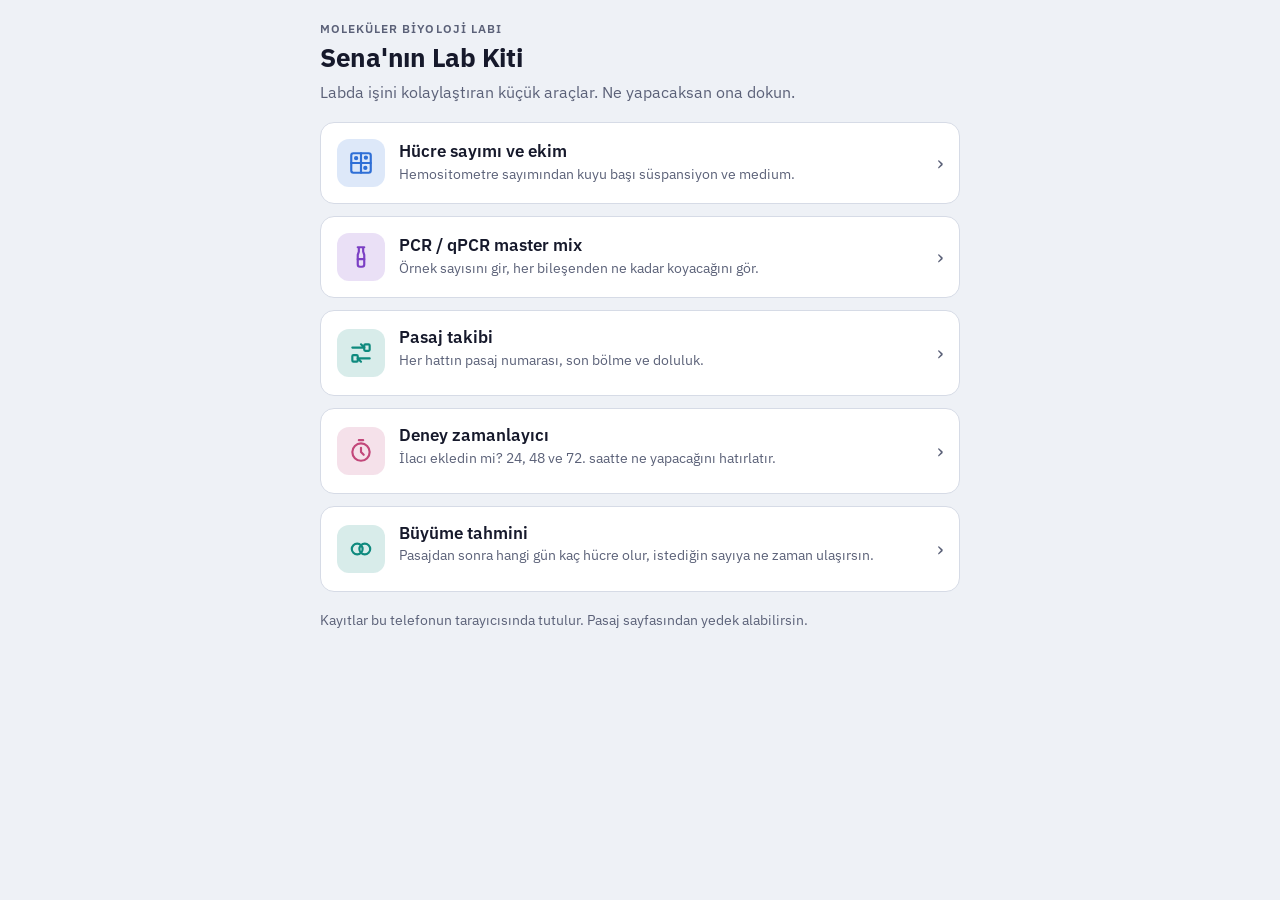
==== commit 150f7c12: "Ana menüye Büyüme tahmini bağlantısı Ayrı sitedeki büyüme tahminine kutu; en yakın kurulu bildirimi " ====
--- a/index.html
+++ b/index.html
@@ -54,6 +54,11 @@
       <div><h2>Deney zamanlayıcı</h2><p>İlacı ekledin mi? 24, 48 ve 72. saatte ne yapacağını hatırlatır.</p><div class="st" id="st-deney"></div></div>
       <span class="arrow" aria-hidden="true">›</span>
     </a>
+    <a class="tile" href="../hucre-buyume/">
+      <span class="ico" style="background:color-mix(in srgb,var(--c3) 16%,transparent);color:var(--c3)"><svg viewBox="0 0 24 24" fill="none" stroke="currentColor" stroke-width="2" stroke-linecap="round" stroke-linejoin="round"><circle cx="8.5" cy="12" r="5"/><circle cx="15.5" cy="12" r="5"/></svg></span>
+      <div><h2>Büyüme tahmini</h2><p>Pasajdan sonra hangi gün kaç hücre olur, istediğin sayıya ne zaman ulaşırsın.</p><div class="st" id="st-buyume"></div></div>
+      <span class="arrow" aria-hidden="true">›</span>
+    </a>
   </nav>
 
   <p class="muted small">Kayıtlar bu telefonun tarayıcısında tutulur. Pasaj sayfasından yedek alabilirsin.</p>
@@ -84,6 +89,12 @@
     if(next){const left=next.at-now;rows.push(`<span class="row"><span class="badge ${left<0?'bad':left<36e5?'warn':'info'}">${left<0?'Zamanı geçti':dur(left)}</span> ${esc(next.e.name)} · ${next.s.h}. saat (${dateStr(next.at)})</span>`)}
     ds.innerHTML=rows.join('');
   }
+  // Büyüme tahmini: en yakın kurulu bildirim
+  const B=load('sena-buyume-v1',null);const bs=document.getElementById('st-buyume');
+  if(B&&Array.isArray(B.rems)){const now=Date.now();
+    const next=B.rems.filter(r=>r.at>now).sort((a,b)=>a.at-b.at)[0];
+    if(next)bs.innerHTML=`<span class="row"><span class="badge info">${dur(next.at-now)}</span> ${esc(next.title)}</span>`;
+  }
 })();
 </script>
 </body>
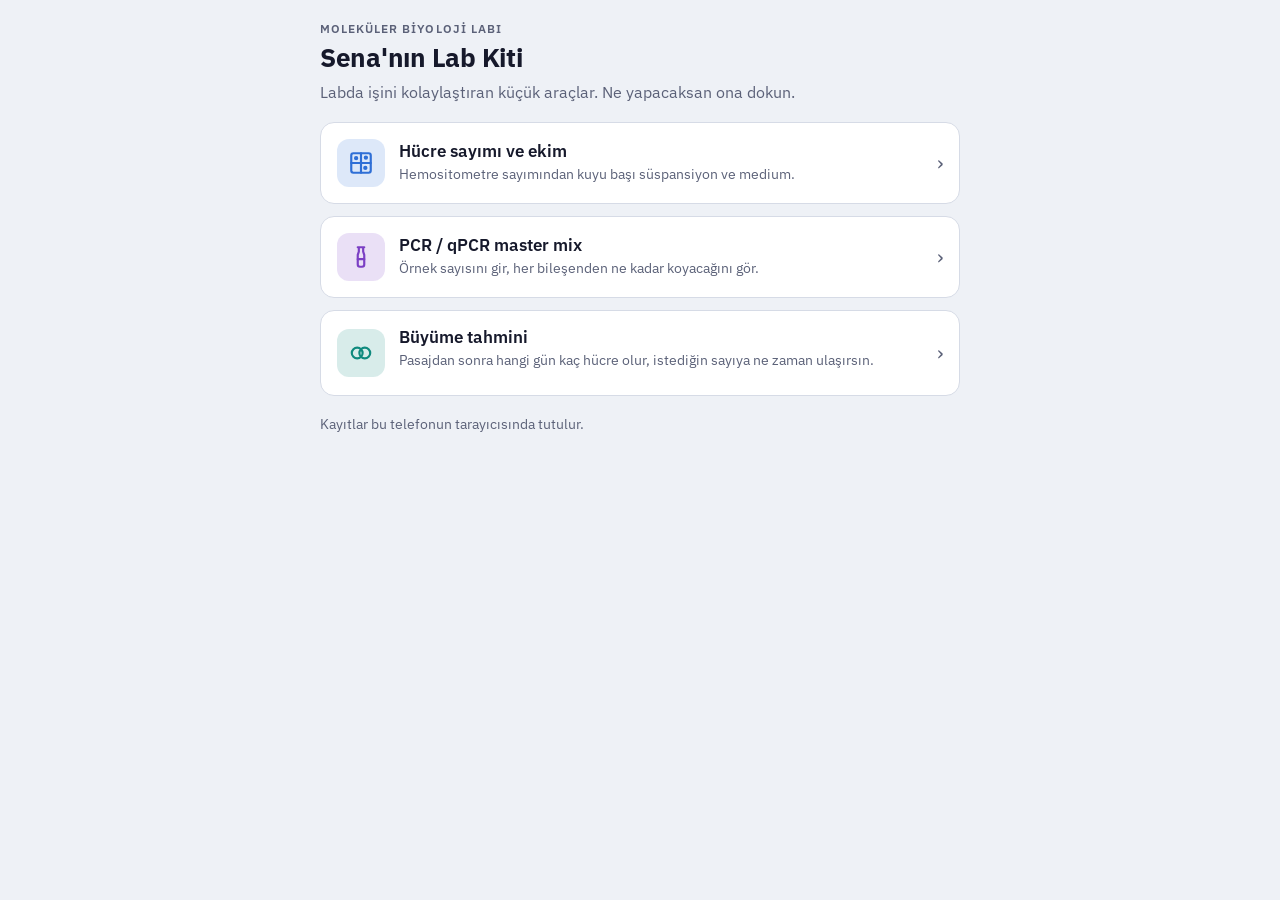
==== commit 65144033: "Pasaj takibi ve deney zamanlayıcı kaldırıldı Menüden kutuları ve durum kodunu sil, pasaj.html ve den" ====
--- a/index.html
+++ b/index.html
@@ -4,7 +4,7 @@
 <meta charset="utf-8">
 <meta name="viewport" content="width=device-width, initial-scale=1, viewport-fit=cover">
 <title>Sena'nın Lab Kiti</title>
-<meta name="description" content="Hücre sayımı, PCR master mix, pasaj takibi ve deney zamanlayıcısı">
+<meta name="description" content="Hücre sayımı, PCR master mix ve büyüme tahmini">
 <meta name="theme-color" content="#3a3fa0">
 <link rel="icon" href="data:image/svg+xml,%3Csvg xmlns='http://www.w3.org/2000/svg' viewBox='0 0 32 32'%3E%3Crect width='32' height='32' rx='8' fill='%233a3fa0'/%3E%3Cpath d='M12 6h8M14 6v8l-6 10a2 2 0 0 0 2 3h12a2 2 0 0 0 2-3l-6-10V6' stroke='white' stroke-width='2.2' fill='none' stroke-linejoin='round'/%3E%3C/svg%3E">
 <link rel="preconnect" href="https://fonts.googleapis.com">
@@ -44,16 +44,6 @@
       <div><h2>PCR / qPCR master mix</h2><p>Örnek sayısını gir, her bileşenden ne kadar koyacağını gör.</p></div>
       <span class="arrow" aria-hidden="true">›</span>
     </a>
-    <a class="tile" href="pasaj.html">
-      <span class="ico" style="background:color-mix(in srgb,var(--c3) 16%,transparent);color:var(--c3)"><svg viewBox="0 0 24 24" fill="none" stroke="currentColor" stroke-width="2" stroke-linecap="round" stroke-linejoin="round"><path d="M4 7h11l-3-3M20 17H9l3 3"/><rect x="15" y="4" width="5" height="6" rx="1"/><rect x="4" y="14" width="5" height="6" rx="1"/></svg></span>
-      <div><h2>Pasaj takibi</h2><p>Her hattın pasaj numarası, son bölme ve doluluk.</p><div class="st" id="st-pasaj"></div></div>
-      <span class="arrow" aria-hidden="true">›</span>
-    </a>
-    <a class="tile" href="deney.html">
-      <span class="ico" style="background:color-mix(in srgb,var(--c4) 16%,transparent);color:var(--c4)"><svg viewBox="0 0 24 24" fill="none" stroke="currentColor" stroke-width="2" stroke-linecap="round" stroke-linejoin="round"><circle cx="12" cy="13" r="8"/><path d="M12 9v4l2.5 2.5M10 2h4"/></svg></span>
-      <div><h2>Deney zamanlayıcı</h2><p>İlacı ekledin mi? 24, 48 ve 72. saatte ne yapacağını hatırlatır.</p><div class="st" id="st-deney"></div></div>
-      <span class="arrow" aria-hidden="true">›</span>
-    </a>
     <a class="tile" href="../hucre-buyume/">
       <span class="ico" style="background:color-mix(in srgb,var(--c3) 16%,transparent);color:var(--c3)"><svg viewBox="0 0 24 24" fill="none" stroke="currentColor" stroke-width="2" stroke-linecap="round" stroke-linejoin="round"><circle cx="8.5" cy="12" r="5"/><circle cx="15.5" cy="12" r="5"/></svg></span>
       <div><h2>Büyüme tahmini</h2><p>Pasajdan sonra hangi gün kaç hücre olur, istediğin sayıya ne zaman ulaşırsın.</p><div class="st" id="st-buyume"></div></div>
@@ -61,34 +51,13 @@
     </a>
   </nav>
 
-  <p class="muted small">Kayıtlar bu telefonun tarayıcısında tutulur. Pasaj sayfasından yedek alabilirsin.</p>
+  <p class="muted small">Kayıtlar bu telefonun tarayıcısında tutulur.</p>
 </div>
 
 <script src="ortak.js"></script>
 <script>
 (function(){
-  const {load,esc,daysBetween,dur,dateStr,clock}=Lab;
-  // Pasaj durumu
-  const P=load('sena-pasaj-v1',null);
-  const ps=document.getElementById('st-pasaj');
-  if(P&&P.lines&&P.lines.length){
-    const rows=[];
-    P.lines.forEach(l=>{
-      if(!l.last)return;
-      const d=daysBetween(l.last,new Date()),iv=Number(l.interval)||3;
-      if(d>iv)rows.push(`<span class="row"><span class="badge bad">Gecikti</span> ${esc(l.name)}'yi ${d} gündür bölmedin</span>`);
-      else if(d===iv)rows.push(`<span class="row"><span class="badge warn">Bugün</span> ${esc(l.name)} bölme günü</span>`);
-    });
-    ps.innerHTML=rows.length?rows.join(''):'<span class="row"><span class="badge ok">Tamam</span> Bugün bölünecek hat yok</span>';
-  }
-  // Deney durumu
-  const D=load('sena-deney-v1',null);const ds=document.getElementById('st-deney');
-  if(D){const rows=[];const now=Date.now();
-    (D.timers||[]).forEach(t=>{const left=t.end-now;rows.push(`<span class="row"><span class="badge ${left>0?'info':'bad'}">${left>0?clock(left):'Bitti'}</span> ${esc(t.label)}</span>`)});
-    let next=null;(D.exps||[]).forEach(e=>(e.steps||[]).forEach(s=>{if(s.done)return;const at=+new Date(e.start)+s.h*36e5;if(!next||at<next.at)next={at,e,s}}));
-    if(next){const left=next.at-now;rows.push(`<span class="row"><span class="badge ${left<0?'bad':left<36e5?'warn':'info'}">${left<0?'Zamanı geçti':dur(left)}</span> ${esc(next.e.name)} · ${next.s.h}. saat (${dateStr(next.at)})</span>`)}
-    ds.innerHTML=rows.join('');
-  }
+  const {load,esc,dur}=Lab;
   // Büyüme tahmini: en yakın kurulu bildirim
   const B=load('sena-buyume-v1',null);const bs=document.getElementById('st-buyume');
   if(B&&Array.isArray(B.rems)){const now=Date.now();
